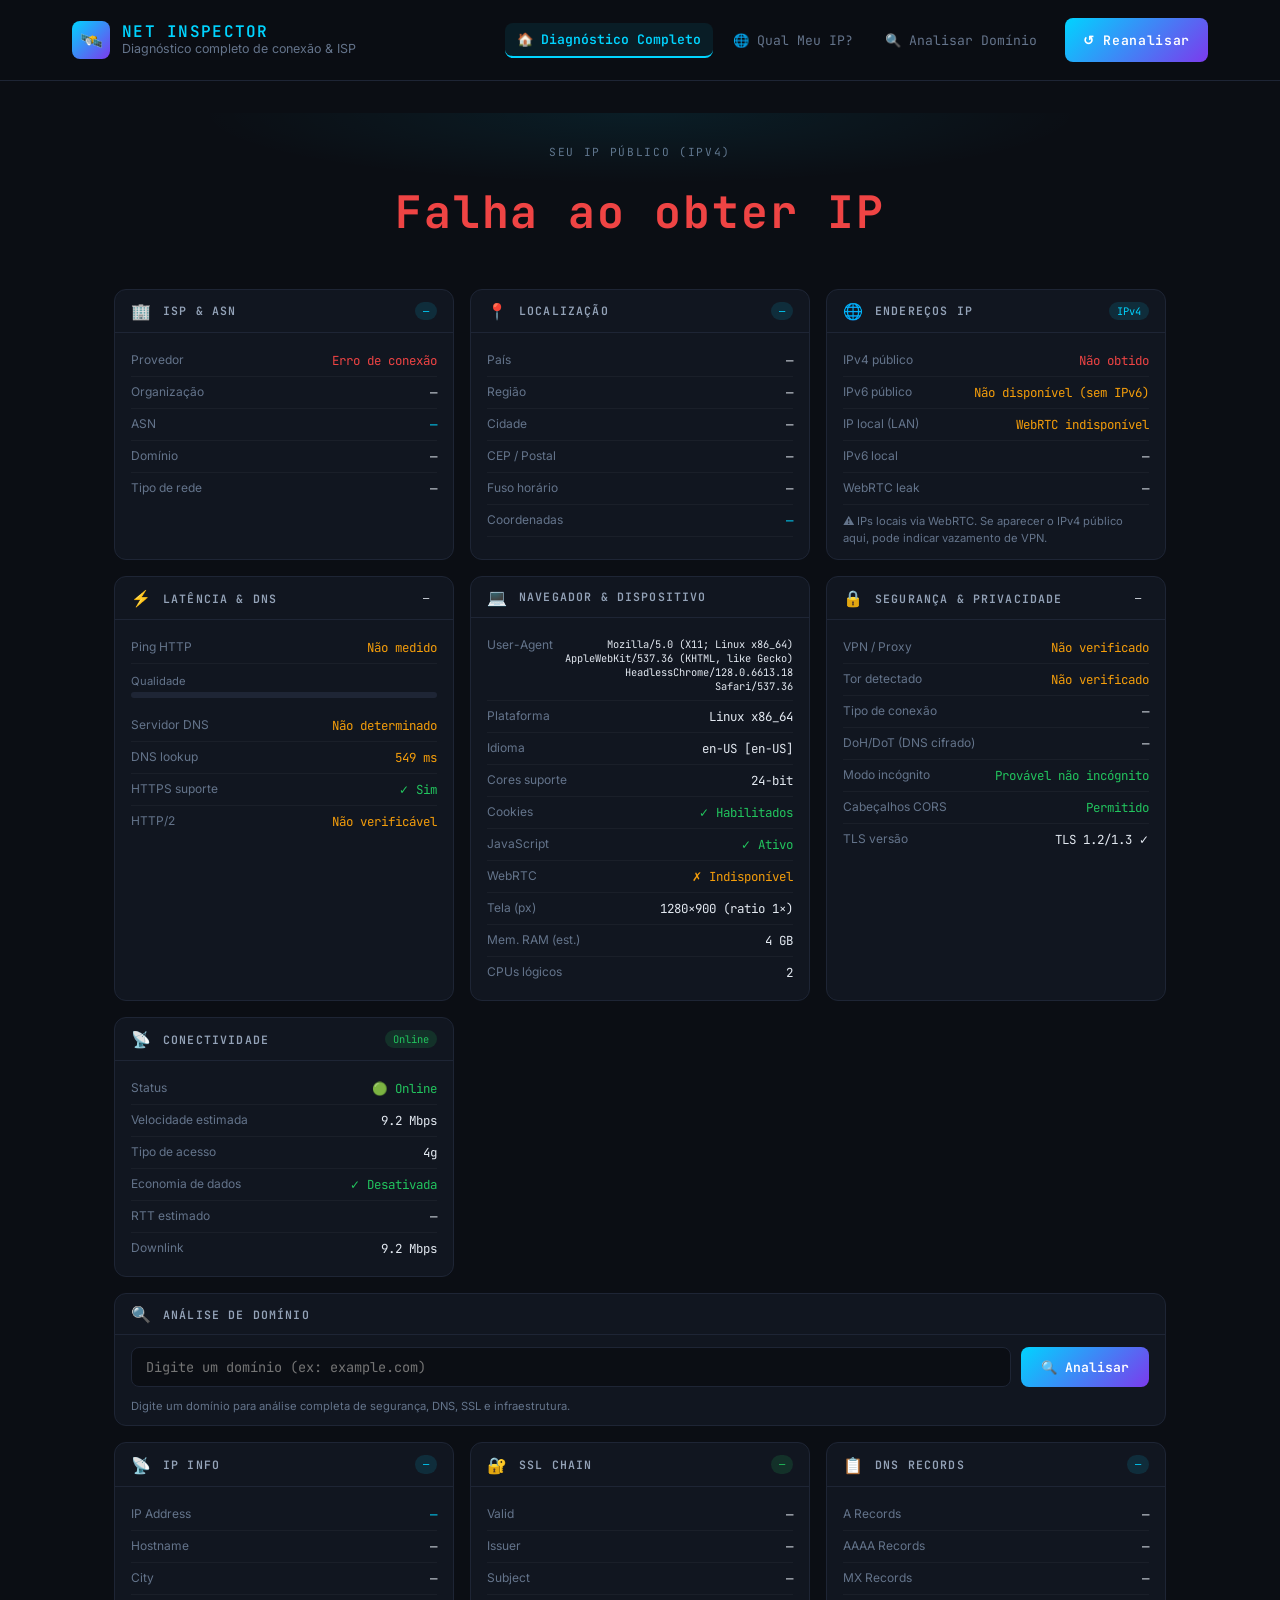
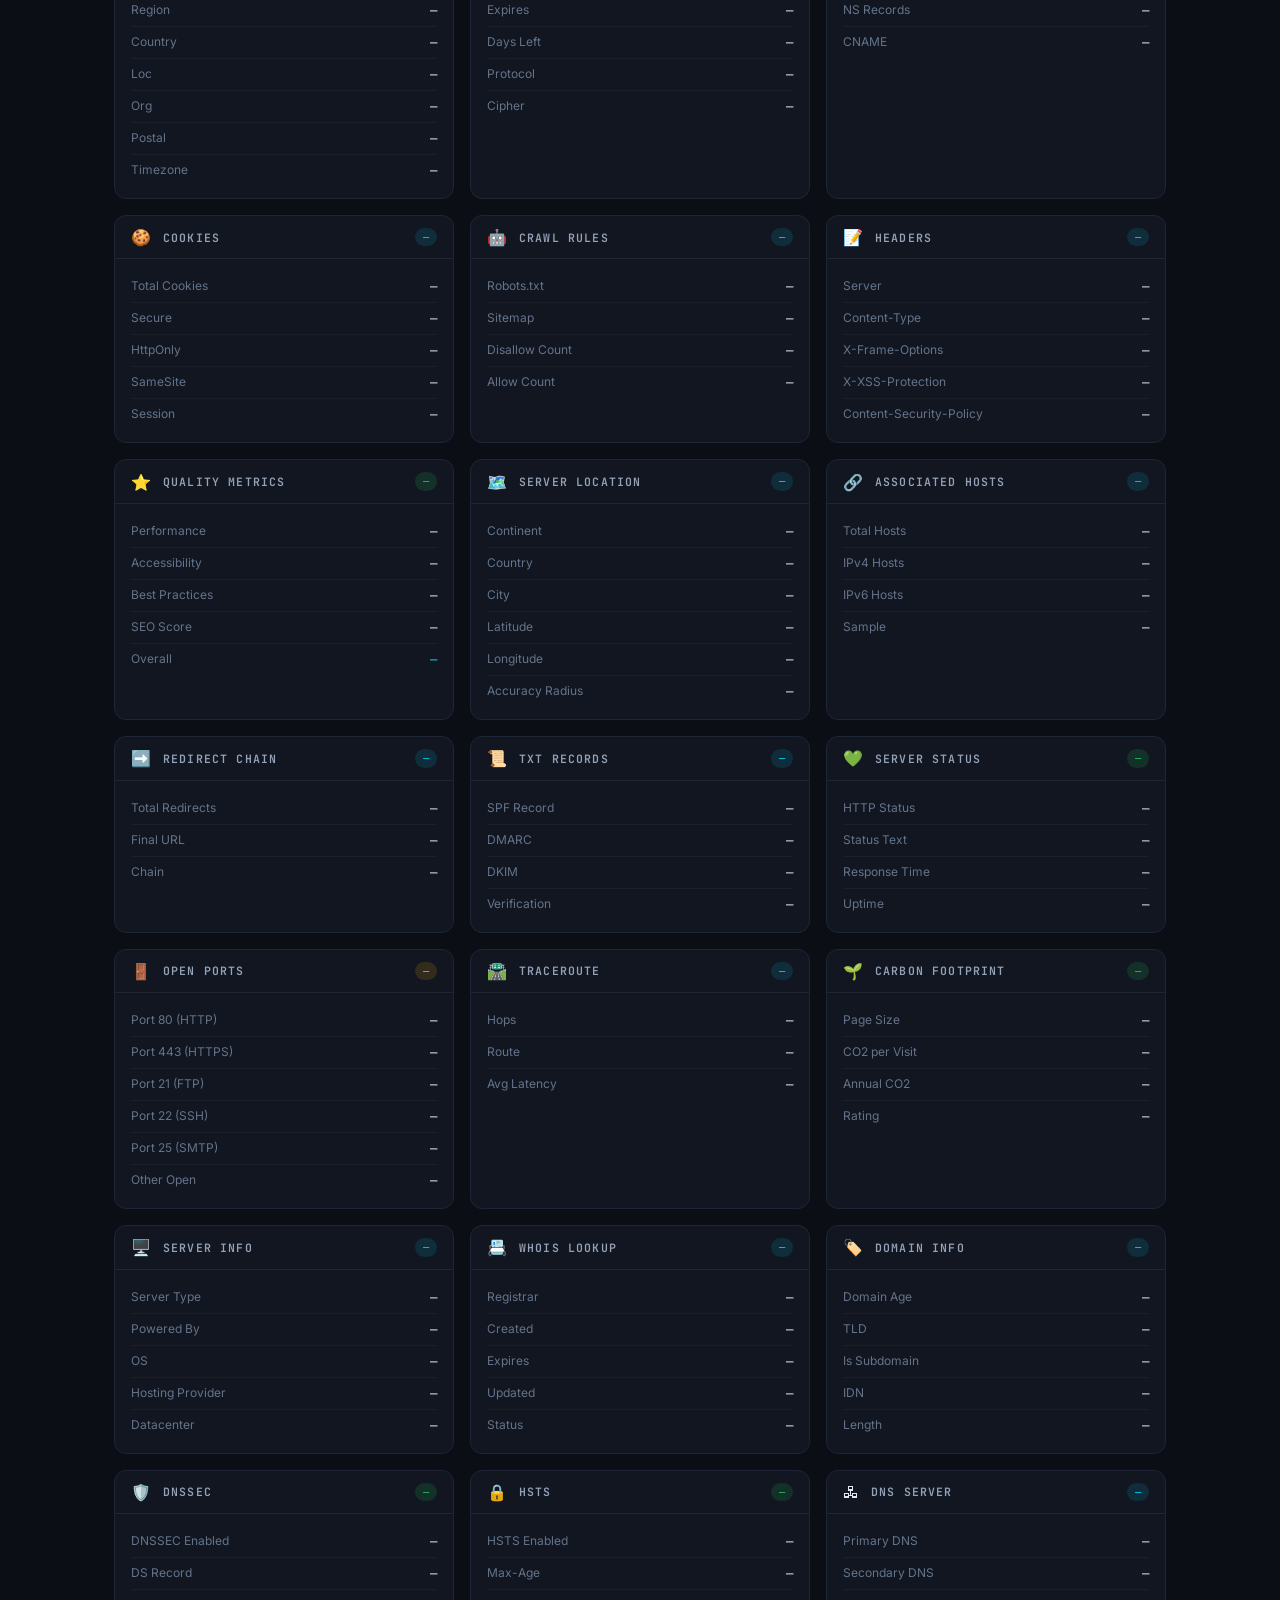
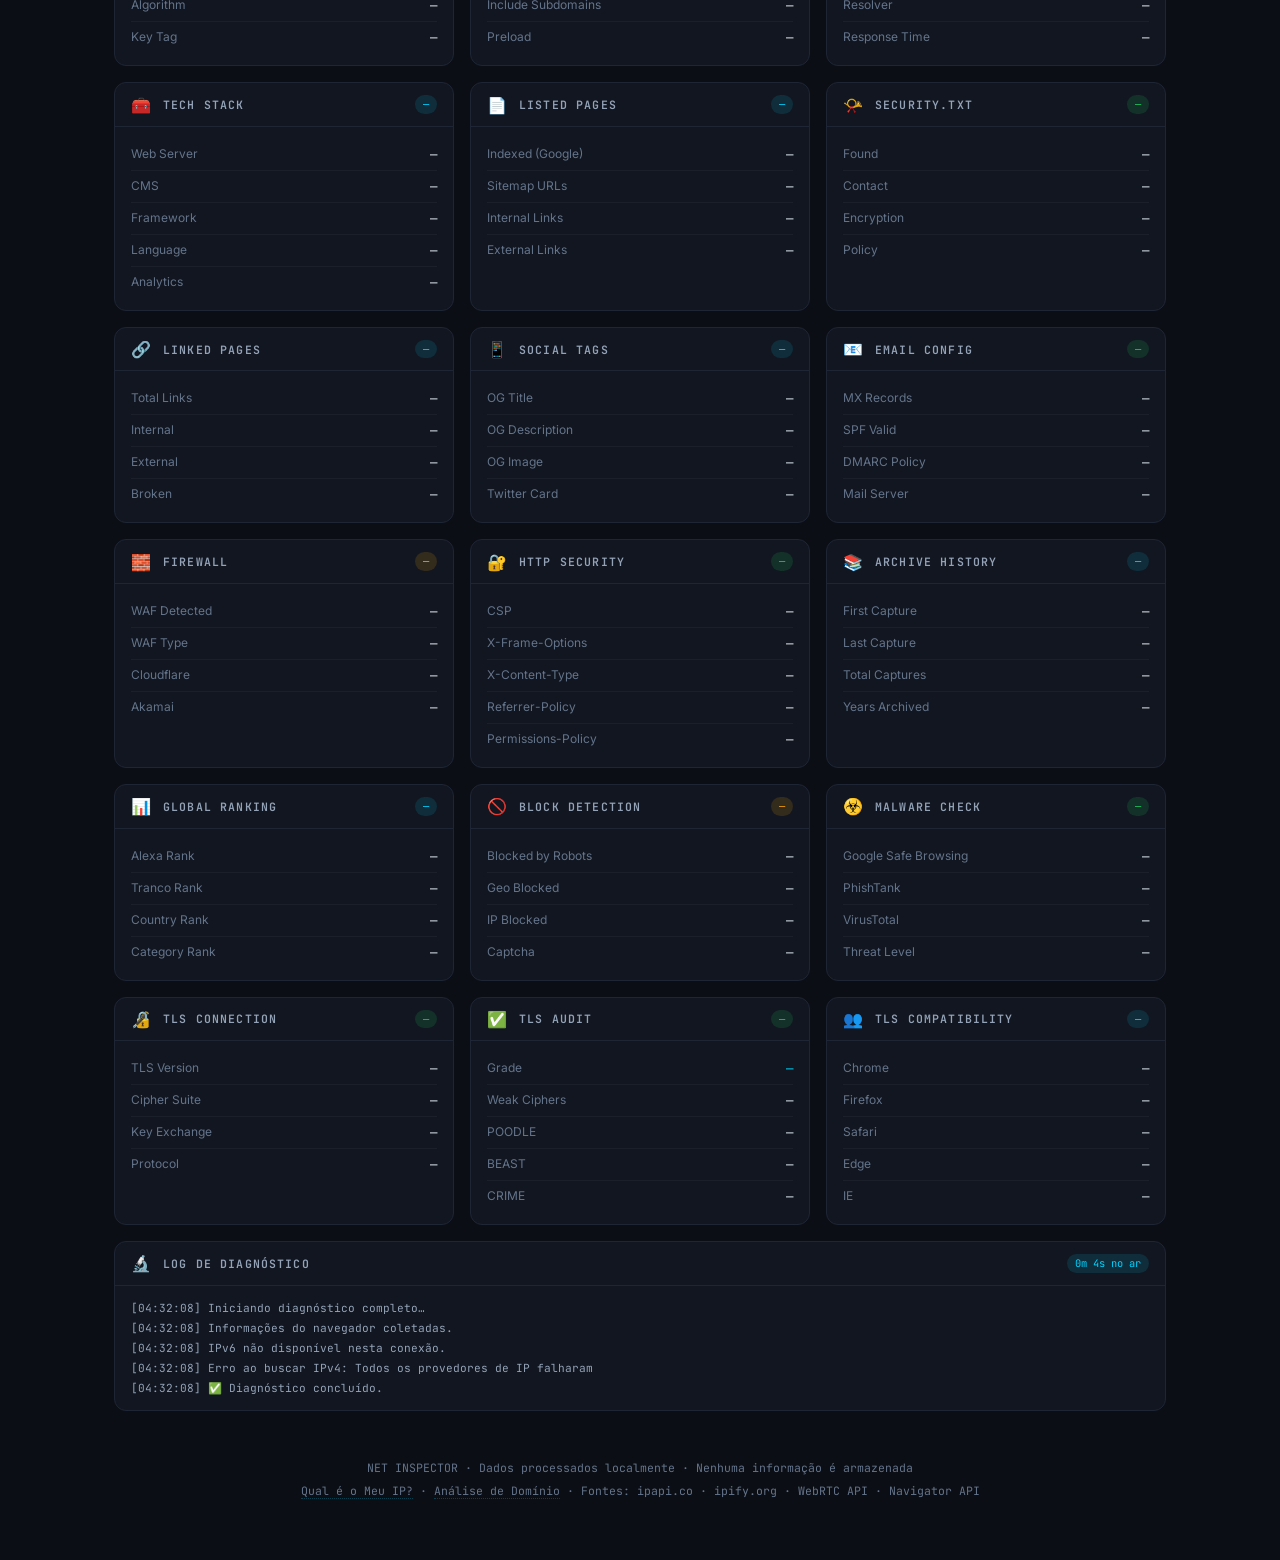
==== index.html @ 9b4dc729 "refactor: implement unified dynamic header and navigation menu across pages" ====
<!DOCTYPE html>
<html lang="pt-BR">
<head>
  <meta charset="UTF-8">
  <meta name="viewport" content="width=device-width, initial-scale=1.0">

  <!-- SEO Meta Tags -->
  <title>NET INSPECTOR — Diagnóstico Completo de Rede, IP e Conexão</title>
  <meta name="description" content="Ferramenta gratuita de diagnóstico de rede e domínio. Verifique seu IP público, ISP, geolocalização, latência, DNS, vazamentos WebRTC, portas, SSL/TLS e segurança em tempo real.">
  <meta name="keywords" content="teste de velocidade, ip público, diagnóstico de rede, checker de ip, dns leak test, webrtc leak, latência, ping teste, isp lookup, asn lookup, ssl check, dns lookup, whois, net inspector">
  <meta name="author" content="NET INSPECTOR">
  <meta name="robots" content="index, follow">
  <link rel="canonical" href="https://netinspector.net/">

  <!-- Open Graph / Facebook -->
  <meta property="og:type" content="website">
  <meta property="og:url" content="https://netinspector.net/">
  <meta property="og:title" content="NET INSPECTOR — Diagnóstico Completo de Rede, IP e Domínio">
  <meta property="og:description" content="Analise sua conexão de internet e domínios: IP, ISP, localização, latência, DNS, portas abertas, SSL e segurança. Ferramenta gratuita, 100% client-side.">
  <meta property="og:image" content="https://netinspector.net/og-image.png">

  <!-- Twitter Card -->
  <meta property="twitter:card" content="summary_large_image">
  <meta property="twitter:url" content="https://netinspector.net/">
  <meta property="twitter:title" content="NET INSPECTOR — Diagnóstico Completo de Rede, IP e Domínio">
  <meta property="twitter:description" content="Analise sua conexão de internet e domínios: IP, ISP, localização, latência, DNS, portas abertas, SSL e segurança. Ferramenta gratuita, 100% client-side.">
  <meta property="twitter:image" content="https://netinspector.net/og-image.png">

  <!-- Google Fonts Optimization -->
  <link rel="preconnect" href="https://fonts.googleapis.com">
  <link rel="preconnect" href="https://fonts.gstatic.com" crossorigin>
  <link rel="stylesheet" href="https://fonts.googleapis.com/css2?family=JetBrains+Mono:wght@300;400;600;700&family=Inter:wght@300;400;500;600&display=swap">

  <!-- Design System CSS -->
  <link rel="stylesheet" href="./style.css">

  <!-- Schema.org JSON-LD Unificado para IA e Motores de Busca -->
  <script type="application/ld+json">
  {
    "@context": "https://schema.org",
    "@graph": [
      {
        "@type": "WebApplication",
        "@id": "https://netinspector.net/#webapp",
        "name": "NET INSPECTOR",
        "alternateName": "Diagnóstico de Rede e Analisador de Domínio",
        "url": "https://netinspector.net/",
        "description": "Ferramenta gratuita de diagnóstico de rede que verifica IP público, ISP, localização geográfica, latência, DNS, vazamentos WebRTC e segurança de conexão.",
        "applicationCategory": "UtilityApplication",
        "operatingSystem": "Any",
        "browserRequirements": "Requires JavaScript",
        "offers": {
          "@type": "Offer",
          "price": "0",
          "priceCurrency": "USD"
        },
        "featureList": "IP Público, ISP Lookup, ASN Info, Geolocalização, Teste de Latência, DNS Leak Test, WebRTC Leak Test, Browser Fingerprint, Security Check, DNS Records Lookup, Port Scanner, SSL/TLS Checker",
        "keywords": "teste de velocidade, ip público, diagnóstico de rede, checker de ip, dns leak test, webrtc leak, latência, ping teste, isp lookup",
        "inLanguage": "pt-BR"
      },
      {
        "@type": "FAQPage",
        "@id": "https://netinspector.net/#faq",
        "mainEntity": [
          {
            "@type": "Question",
            "name": "O que é o NET INSPECTOR?",
            "acceptedAnswer": {
              "@type": "Answer",
              "text": "NET INSPECTOR é uma ferramenta gratuita de diagnóstico de rede que analisa sua conexão de internet, mostrando informações sobre IP público, ISP, localização, latência, configurações de DNS e possíveis vazamentos de privacidade."
            }
          },
          {
            "@type": "Question",
            "name": "Como funciona o teste de latência?",
            "acceptedAnswer": {
              "@type": "Answer",
              "text": "O teste de latência mede o tempo de resposta (ping) entre seu dispositivo e servidores DNS públicos como Google (8.8.8.8), Cloudflare (1.1.1.1) e Quad9 (9.9.9.9), exibindo os resultados em milissegundos."
            }
          },
          {
            "@type": "Question",
            "name": "O que é um vazamento WebRTC?",
            "acceptedAnswer": {
              "@type": "Answer",
              "text": "Um vazamento WebRTC ocorre quando seu navegador revela seu endereço IP local ou público mesmo quando você está usando uma VPN, comprometendo sua privacidade. O NET INSPECTOR detecta esses vazamentos."
            }
          },
          {
            "@type": "Question",
            "name": "Preciso instalar algo para usar?",
            "acceptedAnswer": {
              "@type": "Answer",
              "text": "Não! O NET INSPECTOR roda diretamente no seu navegador. Basta abrir a página e a análise começa automaticamente, sem necessidade de instalação ou cadastro."
            }
          },
          {
            "@type": "Question",
            "name": "Meus dados são armazenados?",
            "acceptedAnswer": {
              "@type": "Answer",
              "text": "Não. Todas as análises são feitas localmente no seu navegador. Não armazenamos, registramos ou compartilhamos seus dados de conexão com terceiros."
            }
          }
        ]
      }
    ]
  }
  </script>

  <!-- Script da Aplicação (defer para execução síncrona pós-DOM) -->
  <script src="./app.js" defer></script>
</head>
<body data-page="all">

<header id="main-header"></header>

<main>
  <!-- Hero -->
  <div class="hero">
    <div class="hero-label">Seu IP público (IPv4)</div>
    <div id="hero-ip"><span class="spin"></span></div>
  </div>

  <div class="grid" id="cards-container"></div>
</main>

<footer>
  <p>NET INSPECTOR · Dados processados localmente · Nenhuma informação é armazenada</p>
  <p style="margin-top:4px">
    <a href="./meu-ip.html" style="color:var(--color-text-secondary);text-decoration:none;border-bottom:1px dotted var(--color-border-hover);">Qual é o Meu IP?</a> · 
    <a href="./domain.html" style="color:var(--color-text-secondary);text-decoration:none;border-bottom:1px dotted var(--color-border-hover);">Análise de Domínio</a> · 
    Fontes: ipapi.co · ipify.org · WebRTC API · Navigator API
  </p>
</footer>

<!-- Conteúdo SEO: Texto explicativo para indexação -->
<section style="display:none;" aria-hidden="true">
  <h1>NET INSPECTOR - Ferramenta de Diagnóstico de Rede</h1>
  <p>O NET INSPECTOR é uma ferramenta completa e gratuita para análise de conexão de internet. Realize testes de velocidade, verifique seu IP público, identifique seu provedor (ISP), descubra sua localização geográfica, meça a latência da rede, detecte vazamentos de DNS e WebRTC, e analise a segurança da sua conexão.</p>

  <h2>Funcionalidades Principais</h2>
  <ul>
    <li><strong>IP Público:</strong> Mostra seu endereço IPv4 e IPv6 visível na internet</li>
    <li><strong>ISP e ASN:</strong> Identifica seu provedor de internet e número do sistema autônomo</li>
    <li><strong>Geolocalização:</strong> Exibe país, região, cidade e fuso horário da conexão</li>
    <li><strong>Teste de Latência:</strong> Mede o ping para servidores DNS do Google, Cloudflare e Quad9</li>
    <li><strong>DNS Leak Test:</strong> Verifica se suas requisições DNS estão vazando</li>
    <li><strong>WebRTC Leak Test:</strong> Detecta vazamentos de IP através do WebRTC</li>
    <li><strong>Informações do Navegador:</strong> User agent, resolução, idioma e cookies</li>
    <li><strong>Segurança:</strong> Verifica proxy, VPN e status do HTTPS</li>
  </ul>

  <h2>Como Funciona o Teste de Rede</h2>
  <p>A ferramenta utiliza APIs públicas confiáveis como ipapi.co, ip-api.com, ipv6-test.com eicanhazip.com para coletar informações sobre sua conexão. Os testes de latência são realizados enviando requisições para servidores DNS públicos e medindo o tempo de resposta. Todas as análises são executadas localmente no navegador, garantindo privacidade total.</p>

  <h2>Perguntas Frequentes sobre Diagnóstico de Rede</h2>
  <p><strong>O que é um teste de velocidade?</strong> Um teste que mede a latência, download e upload da sua conexão.</p>
  <p><strong>Porque meu IP aparece diferente?</strong> Seu IP público pode variar dependendo da rede, uso de VPN ou proxy.</p>
  <p><strong>O que é vazamento DNS?</strong> Ocorre quando suas consultas DNS bypassam sua VPN, revelando sites visitados.</p>
  <p><strong>Como melhorar minha latência?</strong> Use conexão cabeada, feche aplicativos em segundo plano e escolha servidores próximos.</p>

  <h2>Glossário de Termos de Rede</h2>
  <p><strong>IP (Internet Protocol):</strong> Endereço único que identifica dispositivos na internet.</p>
  <p><strong>ISP (Internet Service Provider):</strong> Empresa que fornece acesso à internet.</p>
  <p><strong>ASN (Autonomous System Number):</strong> Número que identifica redes na internet.</p>
  <p><strong>DNS (Domain Name System):</strong> Sistema que traduz nomes de domínio em endereços IP.</p>
  <p><strong>Latência/Ping:</strong> Tempo que um pacote leva para ir e voltar entre dois pontos.</p>
  <p><strong>WebRTC:</strong> Tecnologia para comunicação em tempo real no navegador.</p>
</section>

</body>
</html>
---- style.css ----
/* ─────────── 1. Design Tokens (Variáveis CSS) ─────────── */
:root {
  /* Cores de Fundo e Superfície */
  --color-bg-primary:     #0b0e14;
  --color-bg-surface:     #111620;
  --color-bg-header:      rgba(11, 14, 20, 0.92);
  --color-border:         #1e2535;
  --color-border-hover:   rgba(0, 212, 255, 0.25);
  --color-border-subtle:  rgba(255, 255, 255, 0.04);

  /* Cores de Destaque & Gradientes */
  --color-accent:         #00d4ff;
  --color-accent-purple:  #7c3aed;
  --gradient-accent:      linear-gradient(135deg, var(--color-accent), var(--color-accent-purple));
  --gradient-glow:        radial-gradient(ellipse 60% 60% at 50% 0%, rgba(0, 212, 255, 0.08) 0%, transparent 70%);

  /* Cores de Status */
  --color-status-ok:      #22c55e;
  --color-status-warn:    #f59e0b;
  --color-status-err:     #ef4444;

  /* Cores de Texto */
  --color-text-primary:   #e2e8f0;
  --color-text-muted:     #64748b;
  --color-text-label:     #94a3b8;

  /* Tipografia */
  --font-sans:            'Inter', -apple-system, BlinkMacSystemFont, 'Segoe UI', Roboto, sans-serif;
  --font-mono:            'JetBrains Mono', monospace;

  /* Espaçamentos */
  --spacing-2xs:          2px;
  --spacing-xs:           4px;
  --spacing-sm:           8px;
  --spacing-md:           12px;
  --spacing-lg:           16px;
  --spacing-xl:           24px;
  --spacing-2xl:          32px;
  --spacing-3xl:          48px;

  /* Raios de Borda */
  --radius-sm:            4px;
  --radius-md:            8px;
  --radius-lg:            12px;
  --radius-pill:          20px;

  /* Transições & Sombras */
  --transition-fast:      0.15s ease;
  --transition-base:      0.2s ease;
  --transition-slow:      0.6s ease;
  --shadow-glow:          0 0 15px rgba(0, 212, 255, 0.15);

  /* Aliases de Retrocompatibilidade Estrita (NÃO REMOVER) */
  --bg:                   var(--color-bg-primary);
  --surface:              var(--color-bg-surface);
  --border:               var(--color-border);
  --accent:               var(--color-accent);
  --accent2:              var(--color-accent-purple);
  --ok:                   var(--color-status-ok);
  --warn:                 var(--color-status-warn);
  --err:                  var(--color-status-err);
  --text:                 var(--color-text-primary);
  --muted:                var(--color-text-muted);
  --label:                var(--color-text-label);
}

/* ─────────── 2. Reset & Base ─────────── */
*, *::before, *::after {
  box-sizing: border-box;
  margin: 0;
  padding: 0;
}

body {
  background-color: var(--color-bg-primary);
  color: var(--color-text-primary);
  font-family: var(--font-sans);
  min-height: 100vh;
  padding: 0 0 60px;
  overflow-x: hidden;
  -webkit-font-smoothing: antialiased;
  -moz-osx-font-smoothing: grayscale;
}

/* ─────────── 3. Layout & Estrutura (Mobile-First Base) ─────────── */
main {
  width: 100%;
  max-width: 1100px;
  margin: 0 auto;
  padding: var(--spacing-lg) var(--spacing-md) 0;
}

.grid {
  display: grid;
  grid-template-columns: 1fr;
  gap: var(--spacing-md);
  margin-top: var(--spacing-sm);
  width: 100%;
}

/* ─────────── 4. Componentes ─────────── */

/* Header */
header {
  border-bottom: 1px solid var(--color-border);
  position: sticky;
  top: 0;
  background: var(--color-bg-header);
  backdrop-filter: blur(12px);
  -webkit-backdrop-filter: blur(12px);
  z-index: 100;
  display: flex;
  flex-direction: column;
}

.header-container {
  display: flex;
  align-items: center;
  gap: var(--spacing-lg);
  max-width: 1200px;
  margin: 0 auto;
  width: 100%;
  padding: var(--spacing-md) var(--spacing-lg);
}

.logo {
  display: flex;
  align-items: center;
  gap: var(--spacing-md);
  text-decoration: none;
  color: inherit;
  flex-shrink: 0;
}

.logo-icon {
  width: 38px;
  height: 38px;
  background: var(--gradient-accent);
  border-radius: var(--radius-md);
  display: flex;
  align-items: center;
  justify-content: center;
  font-size: 1.15rem;
  flex-shrink: 0;
}

.logo-text h1, header h1 {
  font-family: var(--font-mono);
  font-size: 0.95rem;
  font-weight: 600;
  letter-spacing: 0.08em;
  color: var(--color-accent);
  line-height: 1.2;
}

.logo-text p, header p {
  font-size: 0.75rem;
  color: var(--color-text-muted);
  line-height: 1.3;
}

.nav-desktop {
  display: flex;
  gap: var(--spacing-sm);
  margin-left: auto;
}

.nav-link {
  padding: var(--spacing-sm) var(--spacing-md);
  border-radius: var(--radius-md);
  text-decoration: none;
  color: var(--color-text-muted);
  font-family: var(--font-mono);
  font-size: 0.82rem;
  transition: all var(--transition-base);
  display: inline-flex;
  align-items: center;
  white-space: nowrap;
}

.nav-link:hover {
  color: var(--color-text-primary);
  background: var(--color-bg-surface);
}

.nav-link.nav-active {
  color: var(--color-accent);
  background: rgba(0, 212, 255, 0.08);
  font-weight: 600;
  border-bottom: 2px solid var(--color-accent);
}

.action-btn, #scan-btn {
  background: var(--gradient-accent);
  color: #fff;
  border: none;
  border-radius: var(--radius-md);
  padding: 10px 18px;
  min-height: 44px;
  font-family: var(--font-mono);
  font-size: 0.82rem;
  font-weight: 600;
  cursor: pointer;
  transition: opacity var(--transition-base), transform var(--transition-fast);
  letter-spacing: 0.05em;
  display: inline-flex;
  align-items: center;
  justify-content: center;
  flex-shrink: 0;
  touch-action: manipulation;
  white-space: nowrap;
  text-decoration: none;
}

.action-btn:hover:not(:disabled), #scan-btn:hover:not(:disabled) {
  opacity: 0.9;
  transform: scale(1.02);
}

.action-btn:active:not(:disabled), #scan-btn:active:not(:disabled) {
  transform: scale(0.98);
}

.action-btn:focus-visible, #scan-btn:focus-visible {
  outline: 2px solid var(--color-accent);
  outline-offset: 2px;
}

.action-btn:disabled, #scan-btn:disabled {
  opacity: 0.45;
  cursor: not-allowed;
  transform: none;
}

.mobile-menu-toggle {
  display: none;
  background: none;
  border: 1px solid var(--color-border);
  border-radius: var(--radius-md);
  color: var(--color-text-primary);
  font-size: 1.25rem;
  padding: var(--spacing-sm);
  cursor: pointer;
  min-width: 44px;
  min-height: 44px;
  align-items: center;
  justify-content: center;
  margin-left: auto;
}

.nav-mobile {
  display: flex;
  flex-direction: column;
  gap: var(--spacing-xs);
  padding: var(--spacing-md) var(--spacing-lg);
  border-top: 1px solid var(--color-border);
  background: var(--color-bg-header);
  width: 100%;
  animation: slideDown 0.25s ease forwards;
}

.nav-mobile.hidden {
  display: none;
}

.nav-link-mobile {
  padding: var(--spacing-md);
  border-radius: var(--radius-md);
  text-decoration: none;
  color: var(--color-text-primary);
  font-family: var(--font-mono);
  font-size: 0.9rem;
  transition: all var(--transition-base);
}

.nav-link-mobile:hover {
  background: var(--color-bg-surface);
}

.nav-link-mobile.nav-active {
  color: var(--color-accent);
  background: rgba(0, 212, 255, 0.08);
  font-weight: 600;
}

@keyframes slideDown {
  from {
    opacity: 0;
    transform: translateY(-8px);
  }
  to {
    opacity: 1;
    transform: translateY(0);
  }
}

/* Hero IP Section */
.hero {
  text-align: center;
  padding: var(--spacing-2xl) var(--spacing-md) var(--spacing-xl);
  position: relative;
  overflow: hidden;
}
.hero::before {
  content: '';
  position: absolute;
  inset: 0;
  background: var(--gradient-glow);
  pointer-events: none;
}

.hero-label {
  font-family: var(--font-mono);
  font-size: 0.7rem;
  letter-spacing: 0.15em;
  color: var(--color-text-muted);
  text-transform: uppercase;
  margin-bottom: var(--spacing-sm);
}

#hero-ip {
  font-family: var(--font-mono);
  font-size: clamp(1.6rem, 5vw, 2.8rem);
  font-weight: 700;
  color: var(--color-accent);
  letter-spacing: 0.04em;
  min-height: 2em;
  display: flex;
  align-items: center;
  justify-content: center;
  gap: var(--spacing-md);
  word-break: break-all;
}

/* Cards */
.card {
  background: var(--color-bg-surface);
  border: 1px solid var(--color-border);
  border-radius: var(--radius-lg);
  overflow: hidden;
  transition: border-color var(--transition-base), box-shadow var(--transition-base);
  display: flex;
  flex-direction: column;
  min-width: 0;
}
.card:hover {
  border-color: var(--color-border-hover);
}

.card-head {
  padding: var(--spacing-md) var(--spacing-lg);
  border-bottom: 1px solid var(--color-border);
  display: flex;
  align-items: center;
  gap: var(--spacing-md);
  min-width: 0;
}

.card-icon {
  font-size: 1rem;
  line-height: 1;
  flex-shrink: 0;
}

.card-title {
  font-family: var(--font-mono);
  font-size: 0.72rem;
  font-weight: 600;
  letter-spacing: 0.1em;
  text-transform: uppercase;
  color: var(--color-text-label);
  white-space: nowrap;
  overflow: hidden;
  text-overflow: ellipsis;
}

.card-body {
  padding: var(--spacing-md) var(--spacing-lg);
  flex: 1;
  min-width: 0;
}

/* Badges */
.card-badge {
  margin-left: auto;
  font-size: 0.65rem;
  padding: 2px 8px;
  border-radius: var(--radius-pill);
  font-family: var(--font-mono);
  white-space: nowrap;
  line-height: 1.4;
}
.badge-ok   { background: rgba(34, 197, 94, 0.15);  color: var(--color-status-ok); }
.badge-warn { background: rgba(245, 158, 11, 0.15); color: var(--color-status-warn); }
.badge-err  { background: rgba(239, 68, 68, 0.15);   color: var(--color-status-err); }
.badge-info { background: rgba(0, 212, 255, 0.12);  color: var(--color-accent); }

/* Data Rows */
.row {
  display: flex;
  justify-content: space-between;
  align-items: flex-start;
  gap: var(--spacing-md);
  padding: 7px 0;
  border-bottom: 1px solid var(--color-border-subtle);
  min-width: 0;
}
.row:last-child {
  border-bottom: none;
}

.row-label {
  font-size: 0.75rem;
  color: var(--color-text-muted);
  white-space: nowrap;
  flex-shrink: 0;
}

.row-value {
  font-family: var(--font-mono);
  font-size: 0.78rem;
  color: var(--color-text-primary);
  text-align: right;
  word-break: break-word;
  overflow-wrap: anywhere;
  min-width: 0;
}

/* Componente: Latency Bar */
.latency-bar-wrap {
  margin-top: 10px;
}
.latency-bar-bg {
  height: 6px;
  border-radius: 3px;
  background: var(--color-border);
  overflow: hidden;
  margin-top: var(--spacing-xs);
}
.latency-bar-fill {
  height: 100%;
  border-radius: 3px;
  background: linear-gradient(90deg, var(--color-status-ok), var(--color-accent));
  transition: width var(--transition-slow);
  width: 0%;
}

/* Componentes Especiais: Mapa, Notas & Footer */
#map-frame {
  width: 100%;
  height: 180px;
  border-radius: var(--radius-md);
  border: 1px solid var(--color-border);
  margin-top: 10px;
  filter: brightness(0.85) saturate(0.7);
}

.webrtc-note {
  font-size: 0.7rem;
  color: var(--color-text-muted);
  margin-top: var(--spacing-sm);
  line-height: 1.5;
}

footer {
  text-align: center;
  margin-top: var(--spacing-3xl);
  font-size: 0.72rem;
  color: var(--color-text-muted);
  font-family: var(--font-mono);
  padding: 0 var(--spacing-md);
  line-height: 1.6;
}

/* ─────────── 5. Estados & Status ─────────── */
.row-value.accent, .accent { color: var(--color-accent); }
.row-value.ok, .ok         { color: var(--color-status-ok); }
.row-value.warn, .warn     { color: var(--color-status-warn); }
.row-value.err, .err       { color: var(--color-status-err); }

.status-ok     { color: var(--color-status-ok); }
.status-warn   { color: var(--color-status-warn); }
.status-err    { color: var(--color-status-err); }
.status-accent { color: var(--color-accent); }

.is-disabled   { pointer-events: none; opacity: 0.5; }

/* ─────────── 6. Classes Utilitárias ─────────── */
.flex            { display: flex; }
.flex-col        { flex-direction: column; }
.items-center    { align-items: center; }
.justify-between { justify-content: space-between; }
.justify-center  { justify-content: center; }
.w-full          { width: 100%; }

.gap-xs          { gap: var(--spacing-xs); }
.gap-sm          { gap: var(--spacing-sm); }
.gap-md          { gap: var(--spacing-md); }
.gap-lg          { gap: var(--spacing-lg); }

.mt-xs           { margin-top: var(--spacing-xs); }
.mt-sm           { margin-top: var(--spacing-sm); }
.mt-md           { margin-top: var(--spacing-md); }
.mt-lg           { margin-top: var(--spacing-lg); }

.font-mono       { font-family: var(--font-mono); }
.font-sans       { font-family: var(--font-sans); }
.text-muted      { color: var(--color-text-muted); }
.text-accent     { color: var(--color-accent); }
.text-center     { text-align: center; }
.text-right      { text-align: right; }
.hidden          { display: none !important; }

/* ─────────── 7. Animações & Transições ─────────── */
.spin {
  display: inline-block;
  width: 14px;
  height: 14px;
  border: 2px solid rgba(255, 255, 255, 0.15);
  border-top-color: var(--color-accent);
  border-radius: 50%;
  animation: spin 0.7s linear infinite;
  vertical-align: middle;
}
@keyframes spin {
  to { transform: rotate(360deg); }
}

.pulse {
  display: inline-block;
  width: 10px;
  height: 10px;
  border-radius: 50%;
  background: var(--color-status-ok);
  box-shadow: 0 0 0 0 rgba(34, 197, 94, 0.6);
  animation: pulse 1.8s ease-out infinite;
}
@keyframes pulse {
  0%   { box-shadow: 0 0 0 0 rgba(34, 197, 94, 0.6); }
  70%  { box-shadow: 0 0 0 10px rgba(34, 197, 94, 0); }
  100% { box-shadow: 0 0 0 0 rgba(34, 197, 94, 0); }
}

/* ─────────── 8. Responsividade (Mobile-First Media Queries) ─────────── */

/* Viewport Pequeno / Mobile Extra Estreito (320px - 480px) */
@media (max-width: 480px) {
  .header-container {
    padding: var(--spacing-sm) var(--spacing-md);
    gap: var(--spacing-sm);
  }
  .logo-text h1 {
    font-size: 0.85rem;
  }
  .action-btn, #scan-btn {
    padding: 8px 10px;
    font-size: 0.72rem;
    min-height: 40px;
  }
  .hero {
    padding: var(--spacing-xl) var(--spacing-sm) var(--spacing-lg);
  }
  .card-head, .card-body {
    padding: var(--spacing-md);
  }
  .row {
    gap: var(--spacing-sm);
  }
}

/* Tablet (768px+) */
@media (min-width: 768px) {
  .header-container {
    padding: 16px 24px;
  }
  .logo-text h1 {
    font-size: 1rem;
  }
  .logo-text p {
    font-size: 0.78rem;
  }
  main {
    padding: 24px 20px 0;
  }
  .grid {
    grid-template-columns: repeat(2, 1fr);
    gap: var(--spacing-lg);
  }
}

/* Desktop (1024px+) */
@media (min-width: 1024px) {
  .header-container {
    padding: 18px 32px;
  }
  main {
    padding: var(--spacing-2xl) var(--spacing-xl) 0;
  }
  .grid {
    grid-template-columns: repeat(auto-fill, minmax(300px, 1fr));
    gap: var(--spacing-lg);
  }
}
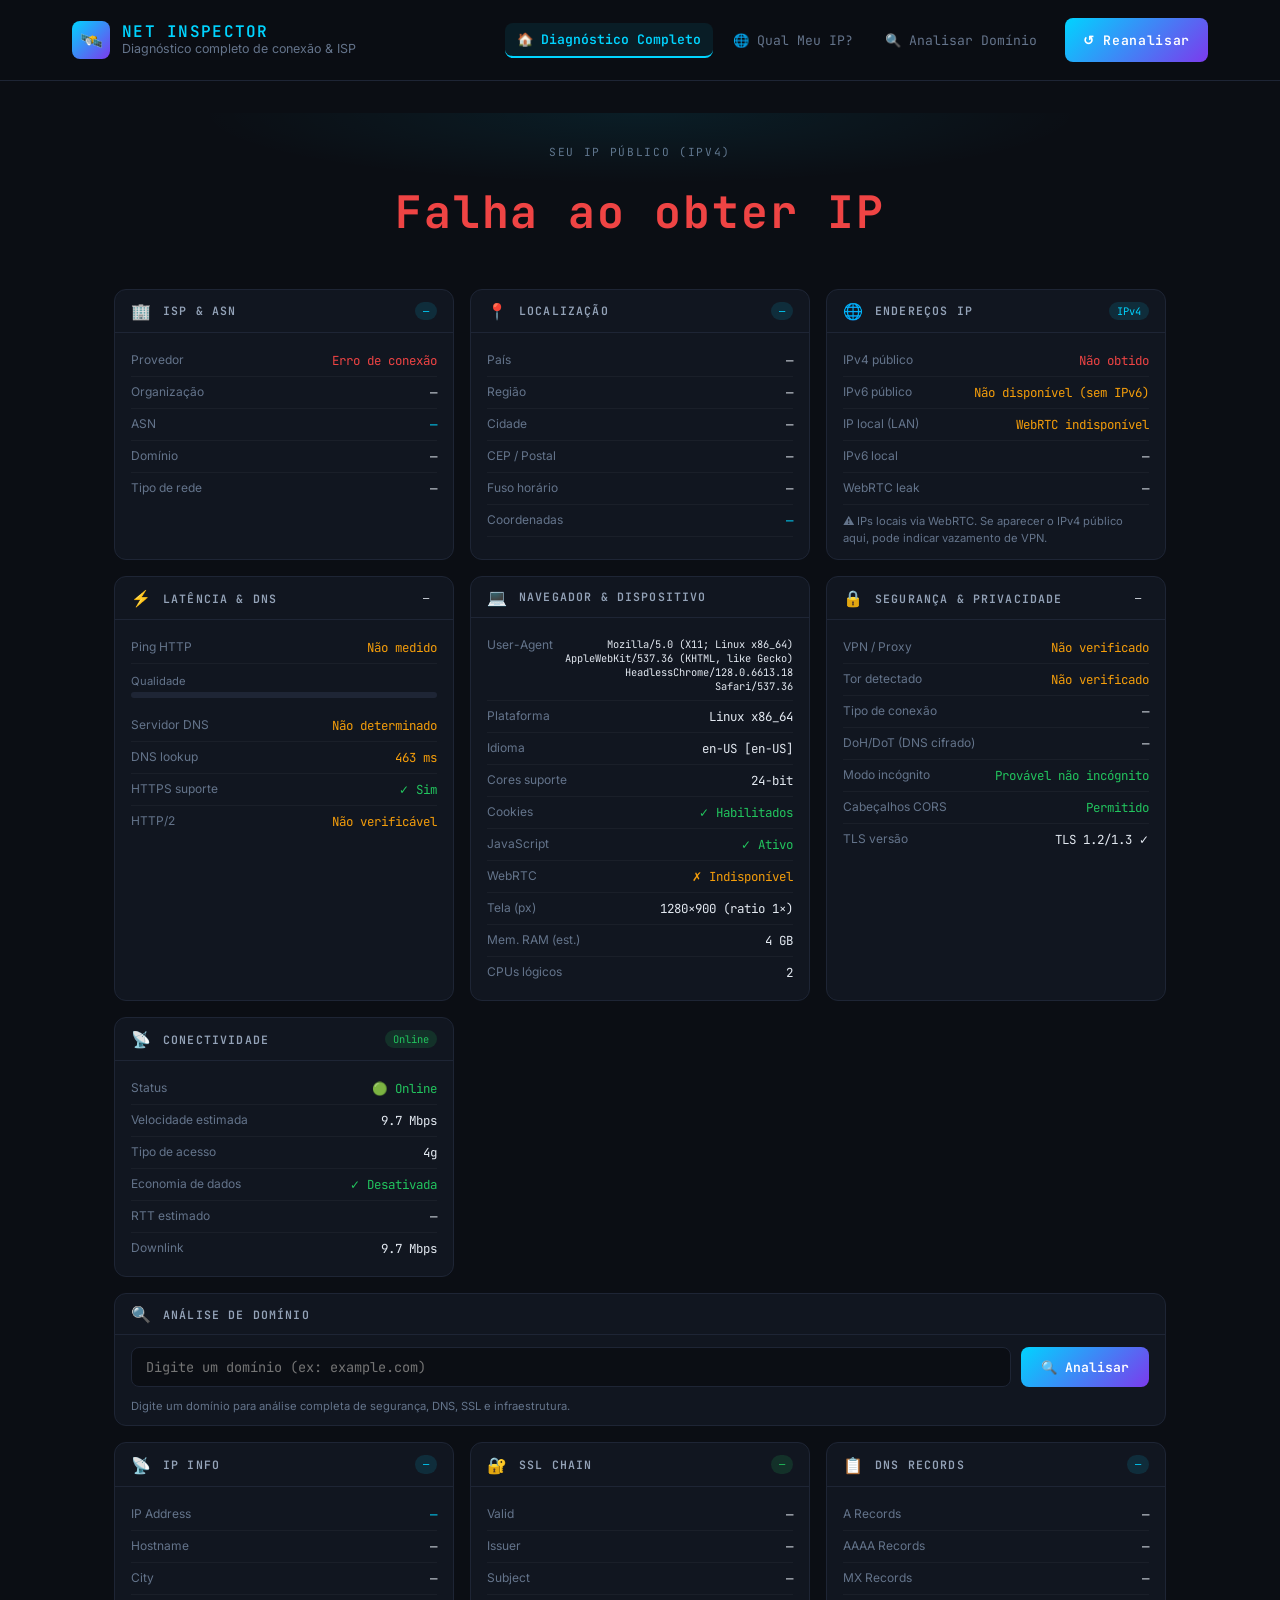
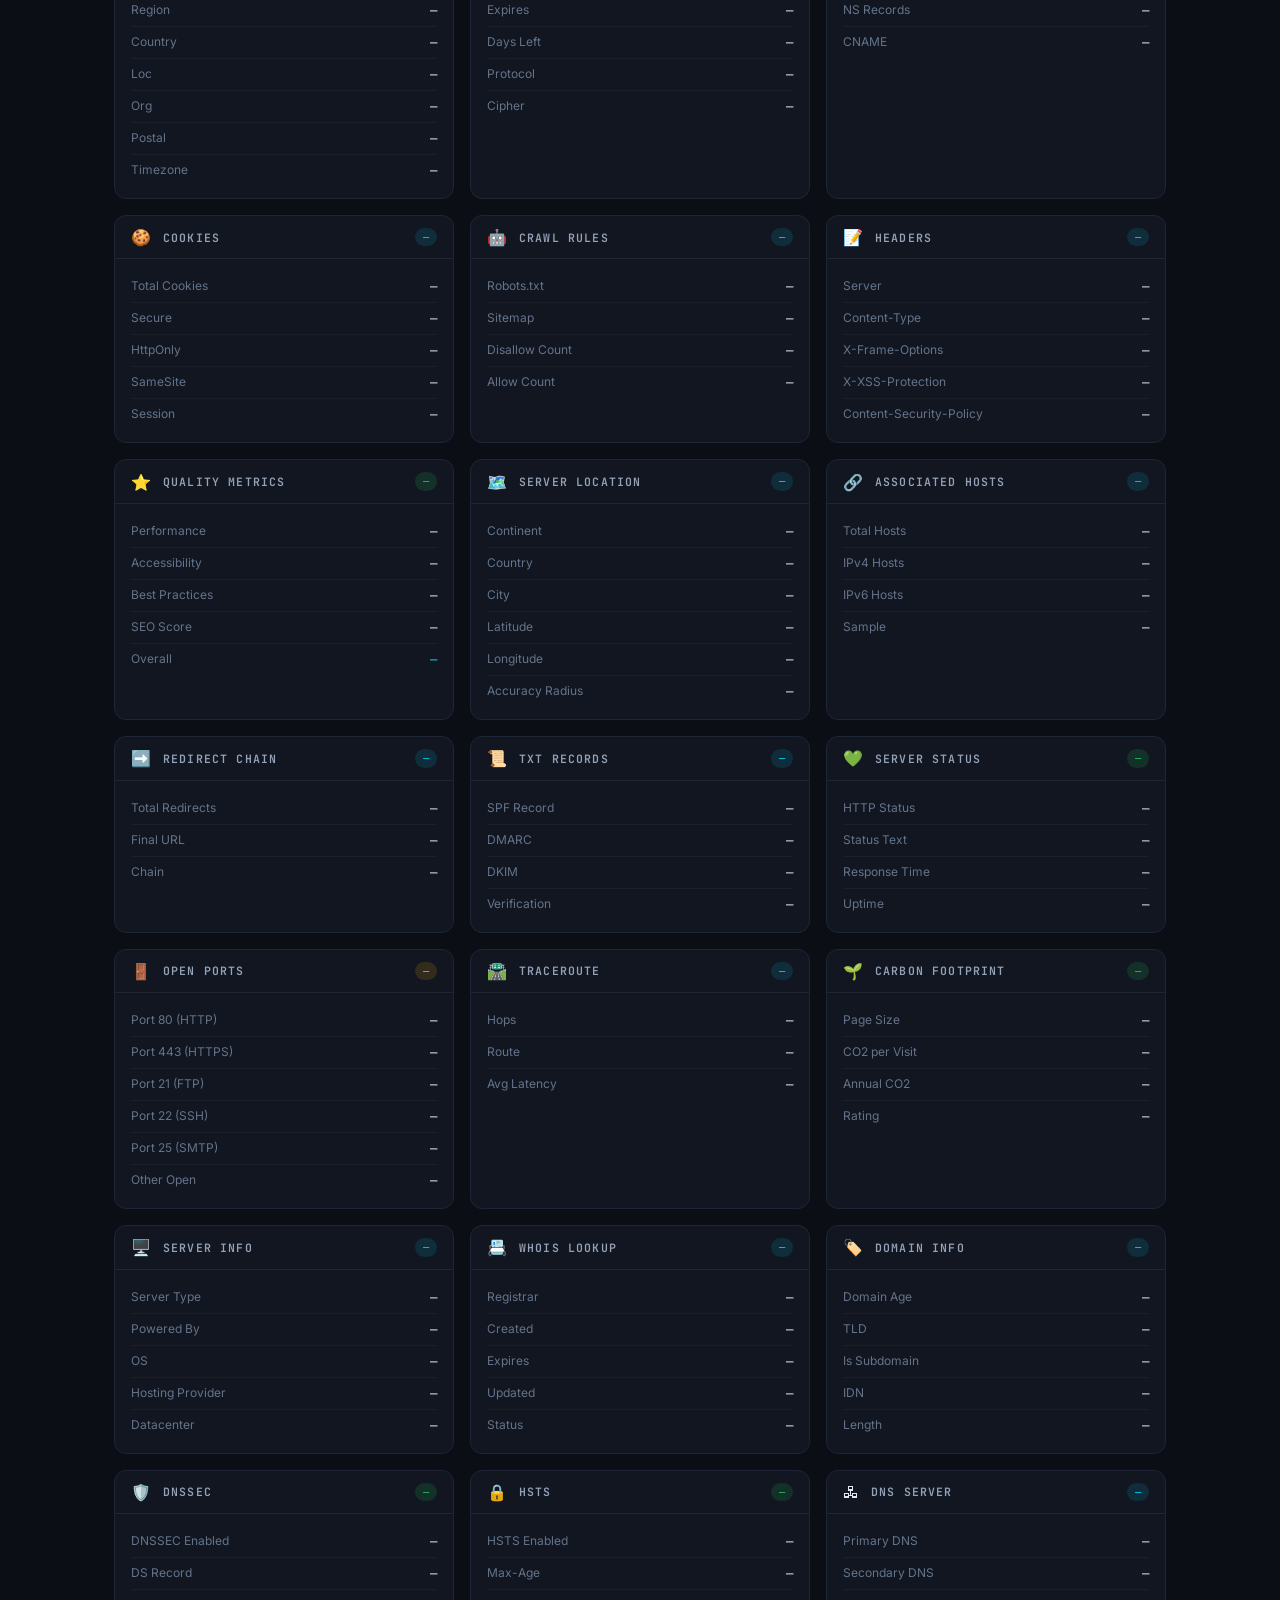
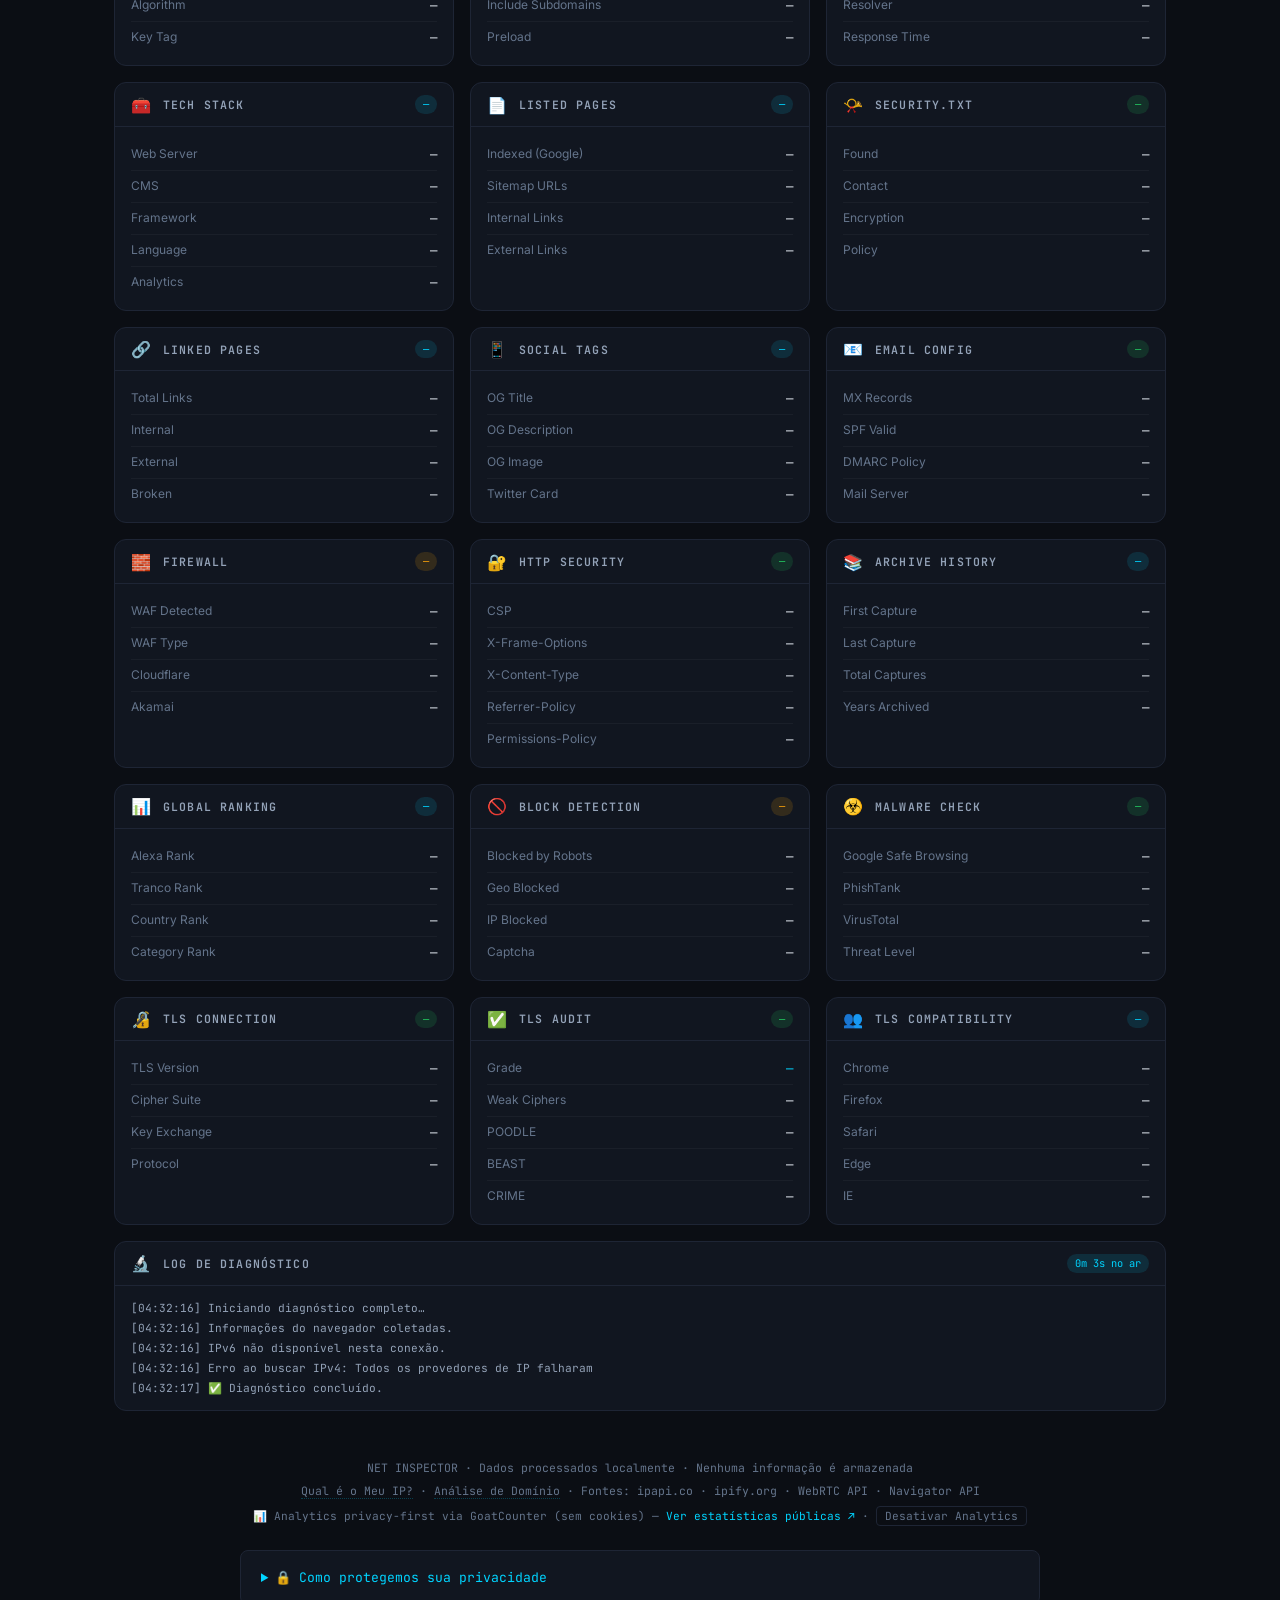
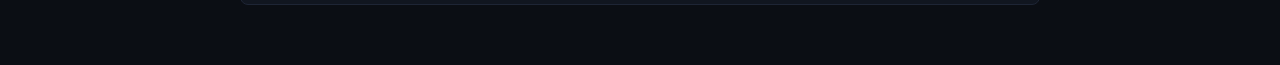
==== commit e7a695d3: "feat: integrate privacy-first GoatCounter analytics with opt-out controls and documentation" ====
--- a/index.html
+++ b/index.html
@@ -108,6 +108,10 @@
   }
   </script>
 
+  <!-- Analytics Privacy-First (Sem cookies / LGPD & GDPR compliant) -->
+  <script data-goatcounter="https://netinspector.goatcounter.com/count"
+          async src="//gc.zgo.at/count.js"></script>
+
   <!-- Script da Aplicação (defer para execução síncrona pós-DOM) -->
   <script src="./app.js" defer></script>
 </head>
@@ -132,6 +136,22 @@
     <a href="./domain.html" style="color:var(--color-text-secondary);text-decoration:none;border-bottom:1px dotted var(--color-border-hover);">Análise de Domínio</a> · 
     Fontes: ipapi.co · ipify.org · WebRTC API · Navigator API
   </p>
+  <p style="margin-top:6px;font-size:0.7rem;color:var(--color-text-muted);">
+    📊 Analytics privacy-first via GoatCounter (sem cookies) — 
+    <a href="https://netinspector.goatcounter.com/" target="_blank" rel="noopener" style="color:var(--color-accent);text-decoration:none;">Ver estatísticas públicas ↗</a> · 
+    <button id="analytics-optout-btn" onclick="toggleAnalytics()" class="optout-btn">Desativar Analytics</button>
+  </p>
+
+  <details class="privacy-details">
+    <summary>🔒 Como protegemos sua privacidade</summary>
+    <div class="privacy-content">
+      <p><strong>✅ Nenhum dado é armazenado</strong> — Todas as análises são processadas localmente no seu navegador.</p>
+      <p><strong>✅ Sem cookies</strong> — Não usamos cookies para rastreamento, publicidade ou identificação.</p>
+      <p><strong>✅ Analytics ético</strong> — Usamos GoatCounter (open-source, sem cookies, IP anonimizado com hash criptográfico irreversível).</p>
+      <p><strong>✅ Transparência total</strong> — <a href="https://netinspector.goatcounter.com/" target="_blank" rel="noopener">Veja as estatísticas públicas em tempo real</a>.</p>
+      <p><strong>✅ Opt-out simples</strong> — <button onclick="toggleAnalytics()" class="optout-btn inline">Desativar analytics</button> caso prefira não ser contabilizado.</p>
+    </div>
+  </details>
 </footer>
 
 <!-- Conteúdo SEO: Texto explicativo para indexação -->
--- a/style.css
+++ b/style.css
@@ -511,6 +511,95 @@
 .text-right      { text-align: right; }
 .hidden          { display: none !important; }
 
+/* ─────────── Privacy Details & Opt-out ─────────── */
+.privacy-details {
+  margin: var(--spacing-xl) auto 0;
+  max-width: 800px;
+  padding: var(--spacing-md);
+  background: var(--color-bg-surface);
+  border: 1px solid var(--color-border);
+  border-radius: var(--radius-md);
+  text-align: left;
+}
+
+.privacy-details summary {
+  cursor: pointer;
+  font-family: var(--font-mono);
+  font-size: 0.82rem;
+  color: var(--color-accent);
+  padding: var(--spacing-xs) var(--spacing-sm);
+  outline: none;
+  transition: color var(--transition-base);
+}
+
+.privacy-details summary:hover {
+  color: #fff;
+}
+
+.privacy-content {
+  margin-top: var(--spacing-md);
+  font-size: 0.82rem;
+  line-height: 1.6;
+  color: var(--color-text-secondary);
+}
+
+.privacy-content p {
+  margin-bottom: var(--spacing-sm);
+}
+
+.privacy-content a {
+  color: var(--color-accent);
+  text-decoration: underline;
+}
+
+.optout-btn {
+  background: transparent;
+  border: 1px solid var(--color-border);
+  color: var(--color-text-secondary);
+  font-family: var(--font-mono);
+  font-size: 0.7rem;
+  border-radius: var(--radius-sm);
+  padding: 2px 8px;
+  cursor: pointer;
+  transition: all var(--transition-base);
+}
+
+.optout-btn:hover {
+  color: var(--color-text-primary);
+  border-color: var(--color-accent);
+  background: rgba(0, 212, 255, 0.08);
+}
+
+.optout-btn.inline {
+  display: inline-block;
+  margin-left: 4px;
+}
+
+/* Toast de Notificação */
+.toast {
+  position: fixed;
+  bottom: 24px;
+  right: 24px;
+  background: var(--color-bg-surface);
+  border: 1px solid var(--color-accent);
+  color: var(--color-text-primary);
+  padding: 12px 20px;
+  border-radius: var(--radius-md);
+  font-family: var(--font-mono);
+  font-size: 0.82rem;
+  box-shadow: var(--shadow-glow);
+  z-index: 1000;
+  opacity: 0;
+  transform: translateY(12px);
+  transition: opacity 0.3s ease, transform 0.3s ease;
+  pointer-events: none;
+}
+
+.toast.show {
+  opacity: 1;
+  transform: translateY(0);
+}
+
 /* ─────────── 7. Animações & Transições ─────────── */
 .spin {
   display: inline-block;
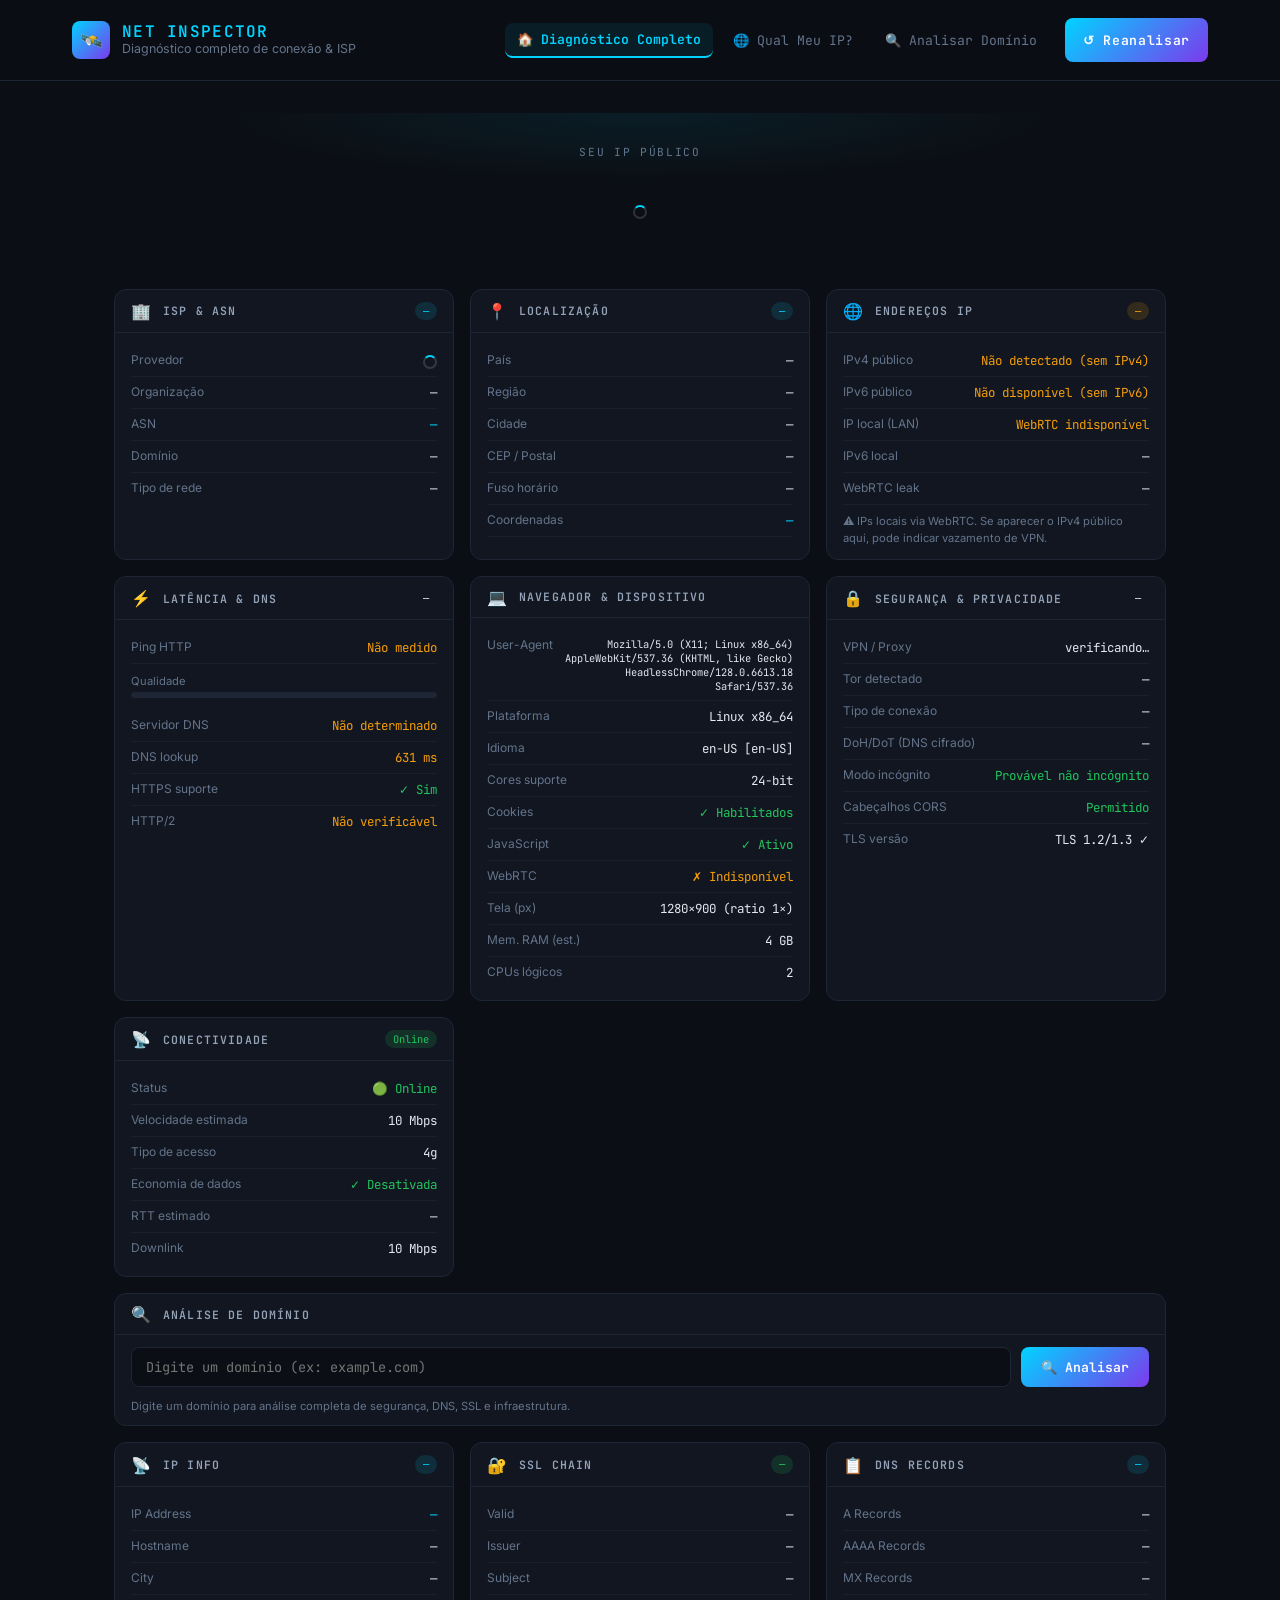
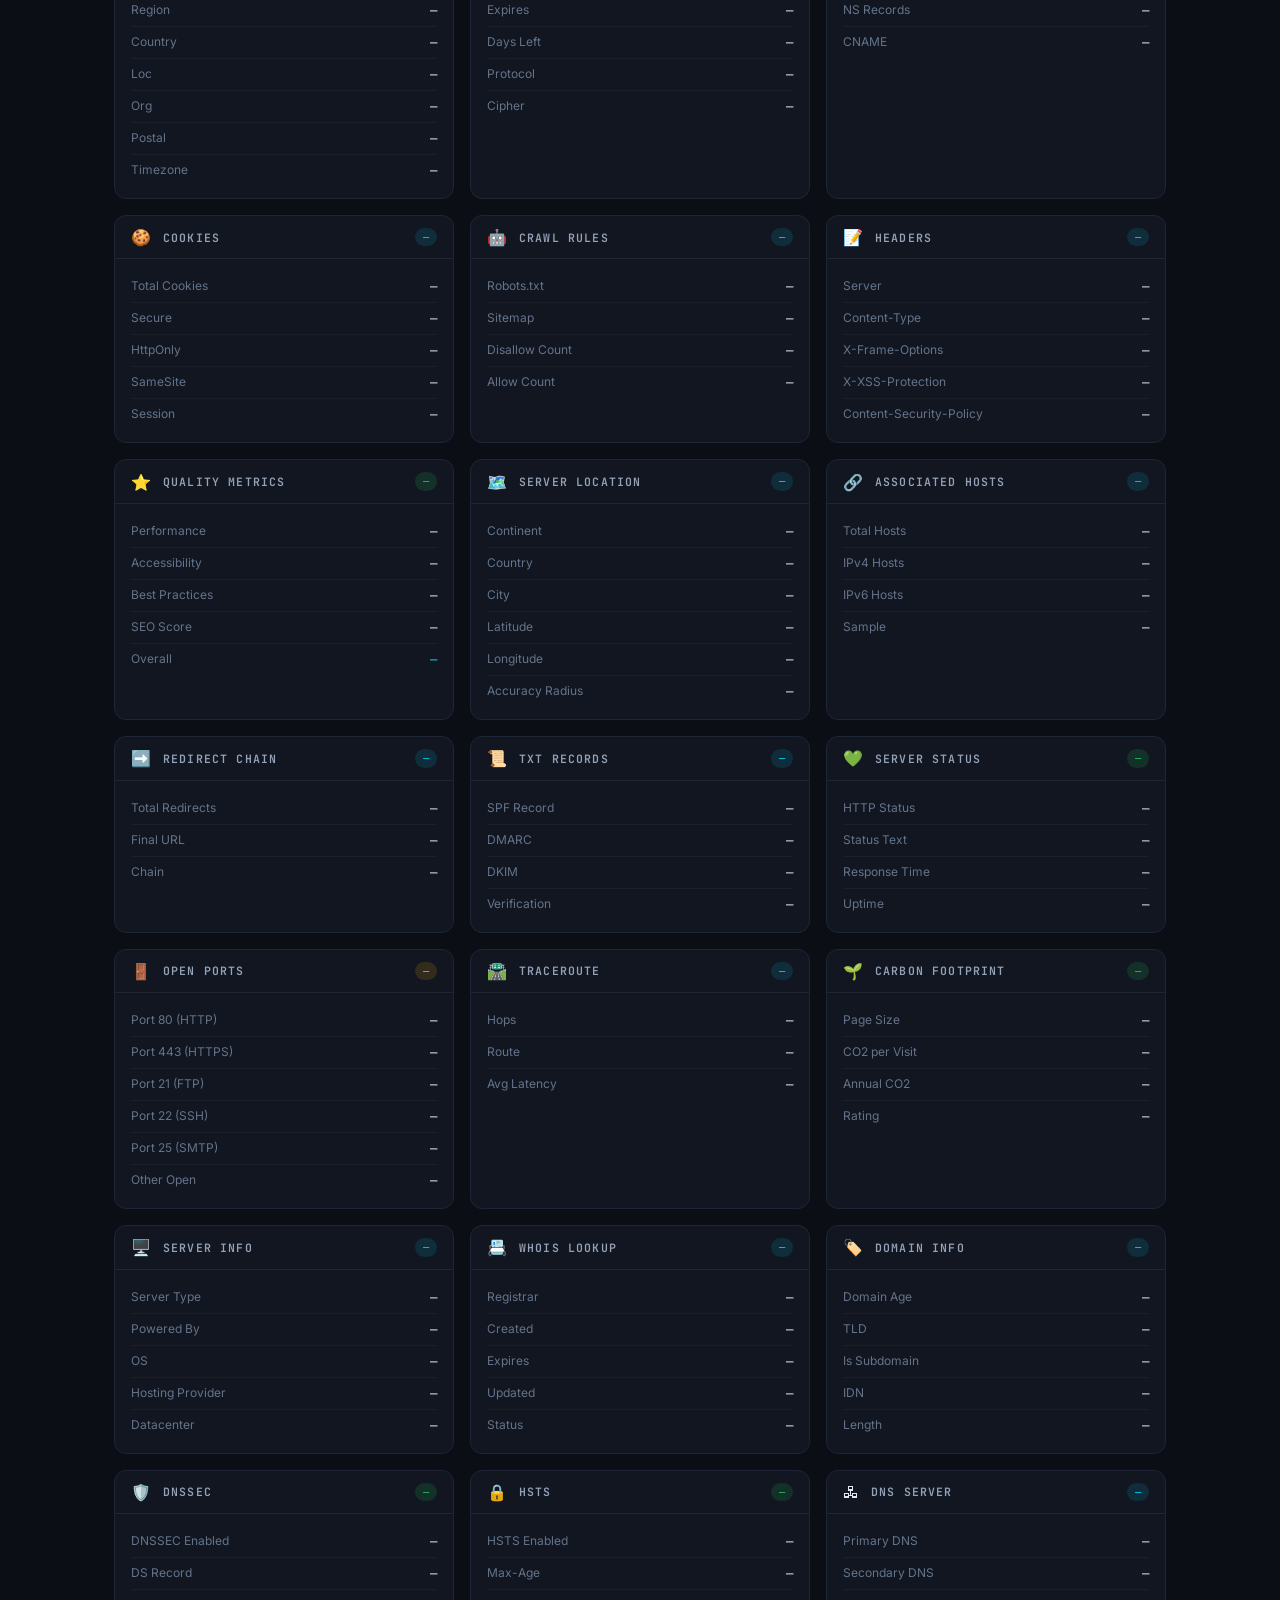
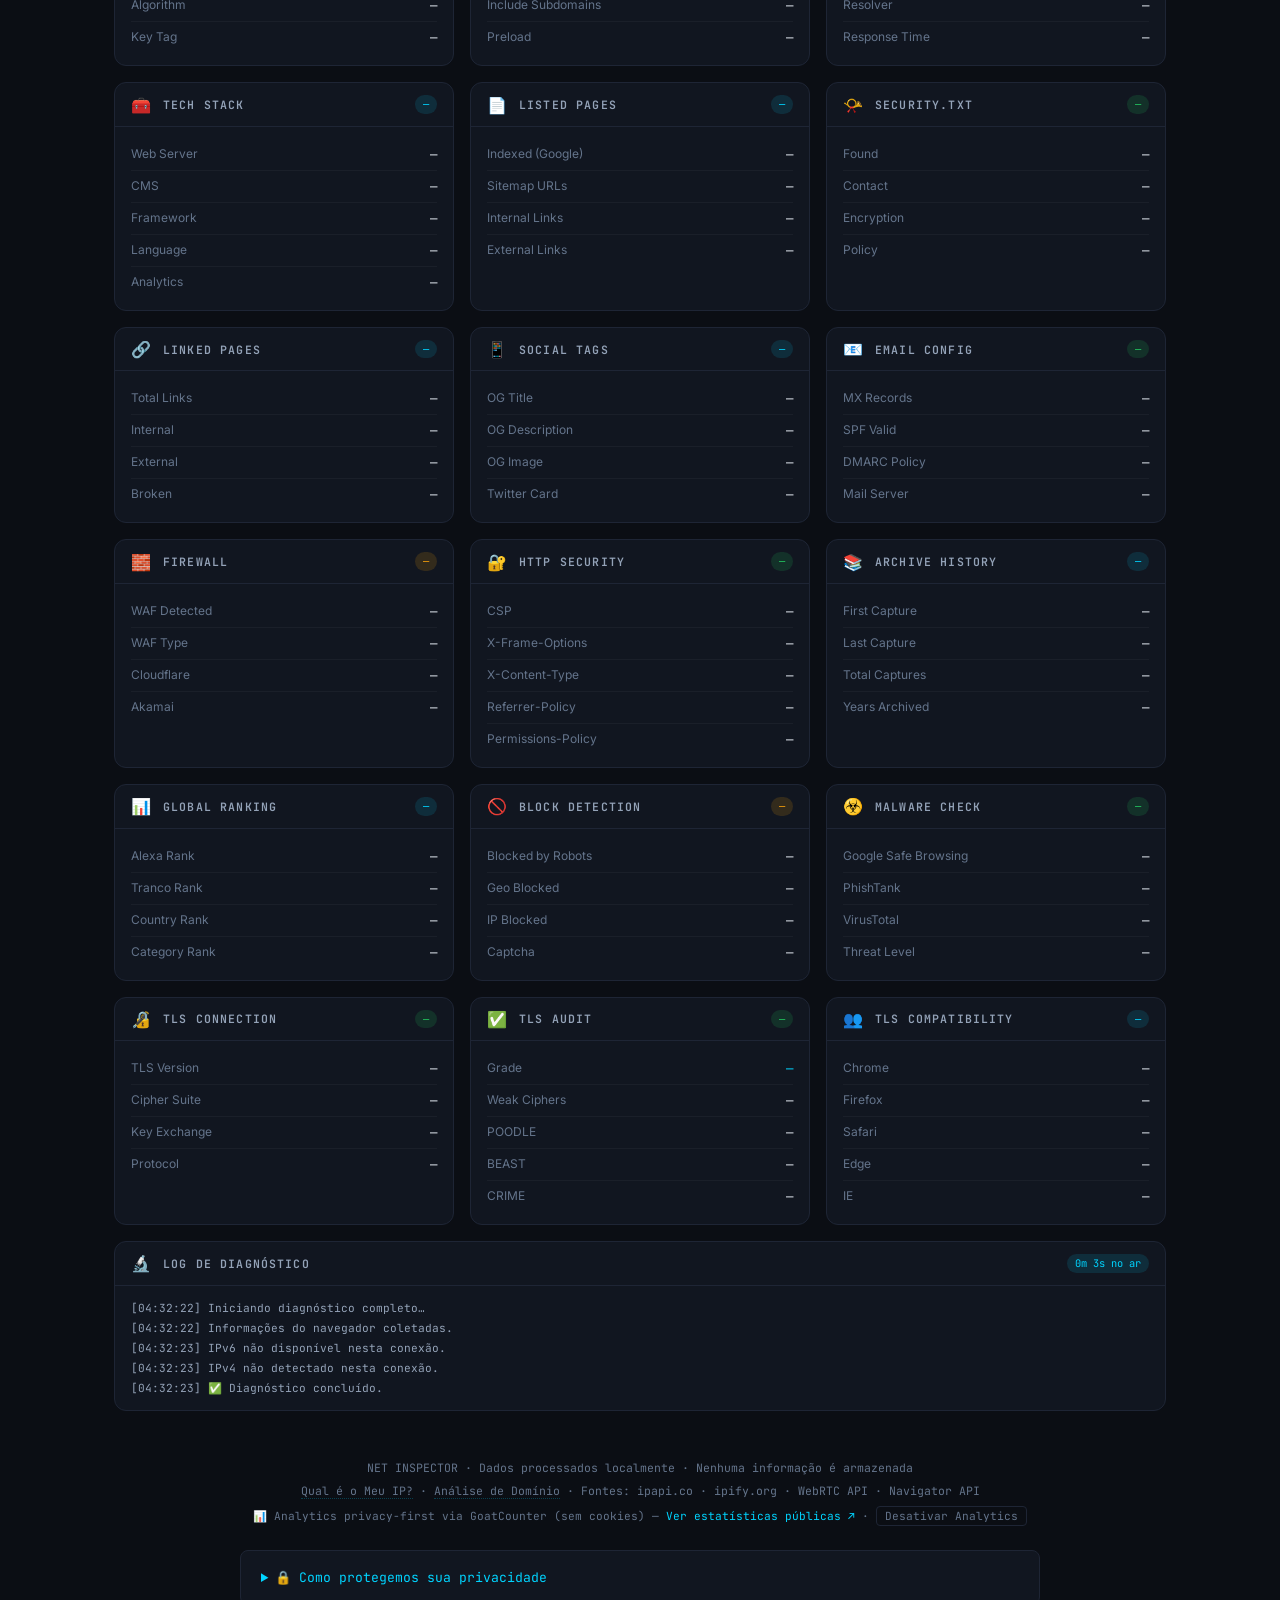
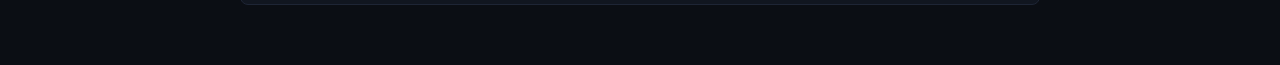
==== commit 9ff374b0: "fix: isolate IPv4 and IPv6 detection and dynamically update hero label and badges" ====
--- a/index.html
+++ b/index.html
@@ -122,7 +122,7 @@
 <main>
   <!-- Hero -->
   <div class="hero">
-    <div class="hero-label">Seu IP público (IPv4)</div>
+    <div class="hero-label" id="hero-label">Seu IP público</div>
     <div id="hero-ip"><span class="spin"></span></div>
   </div>
 
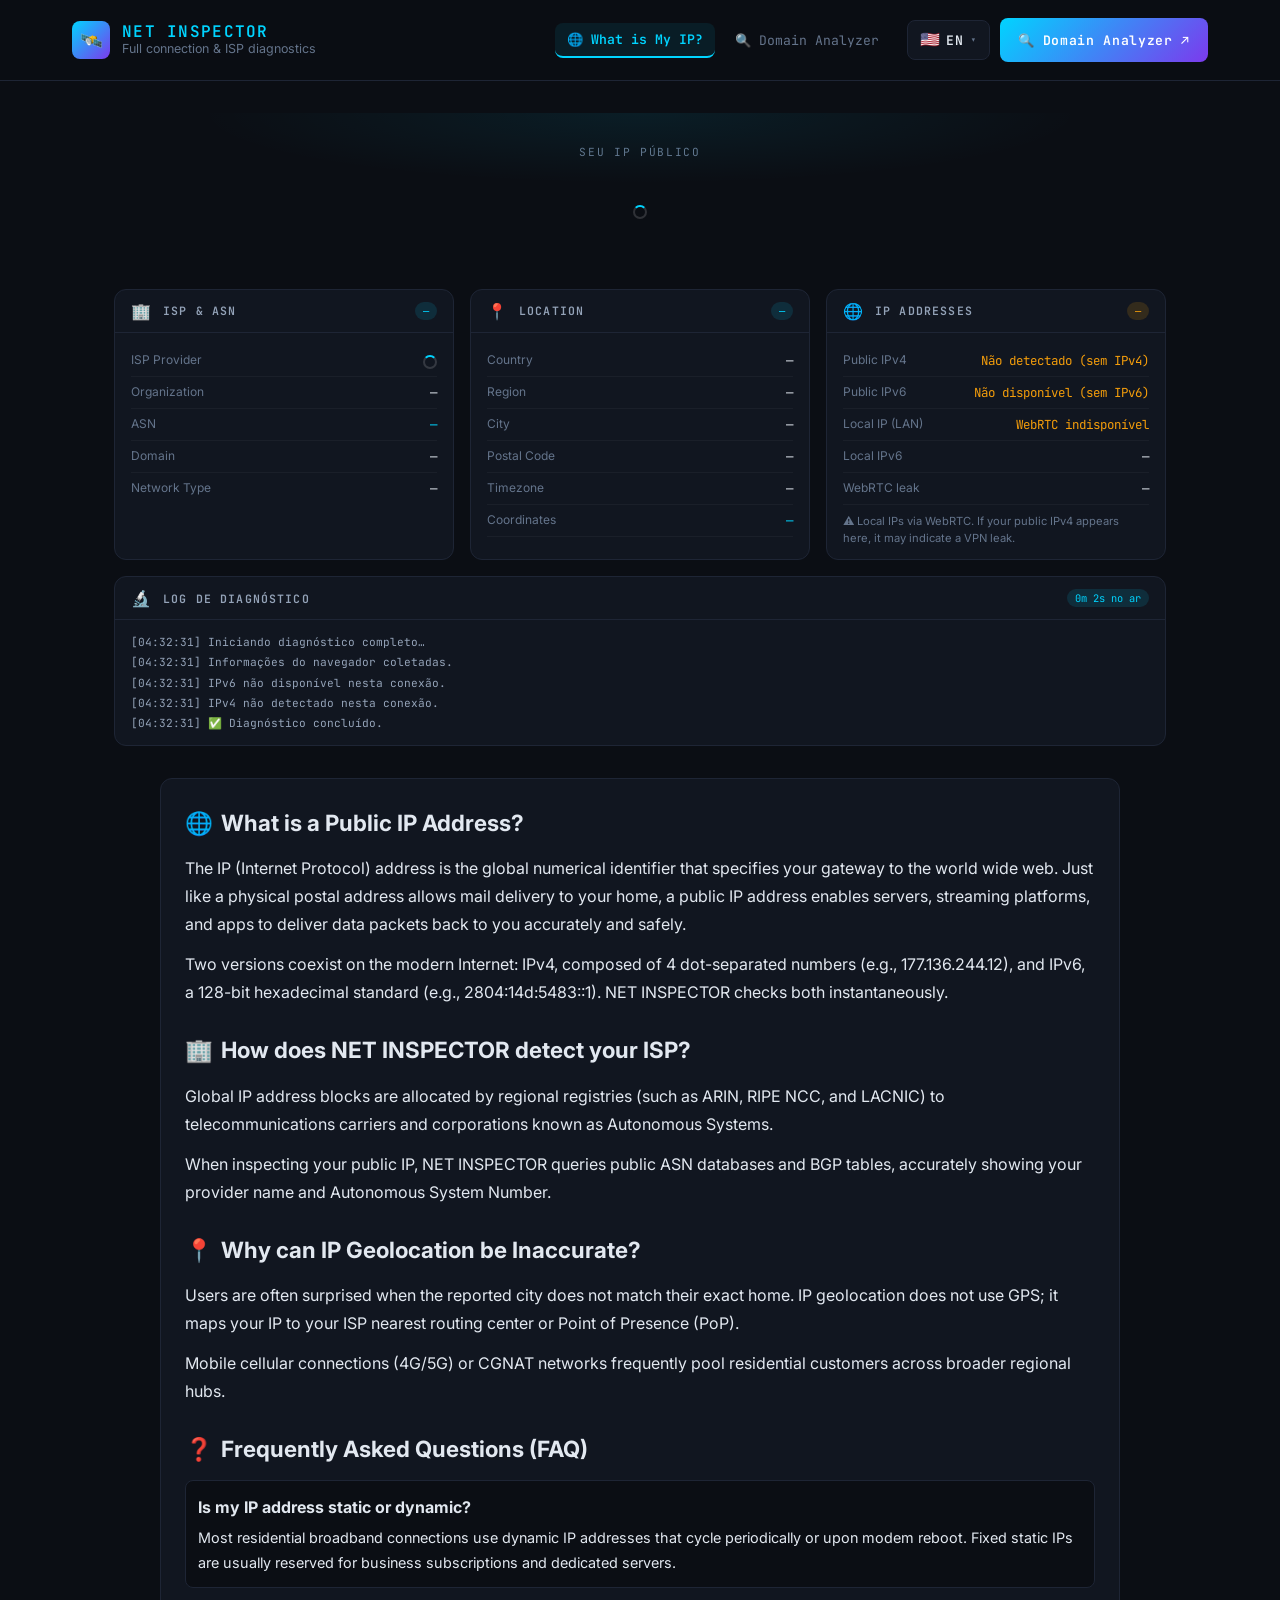
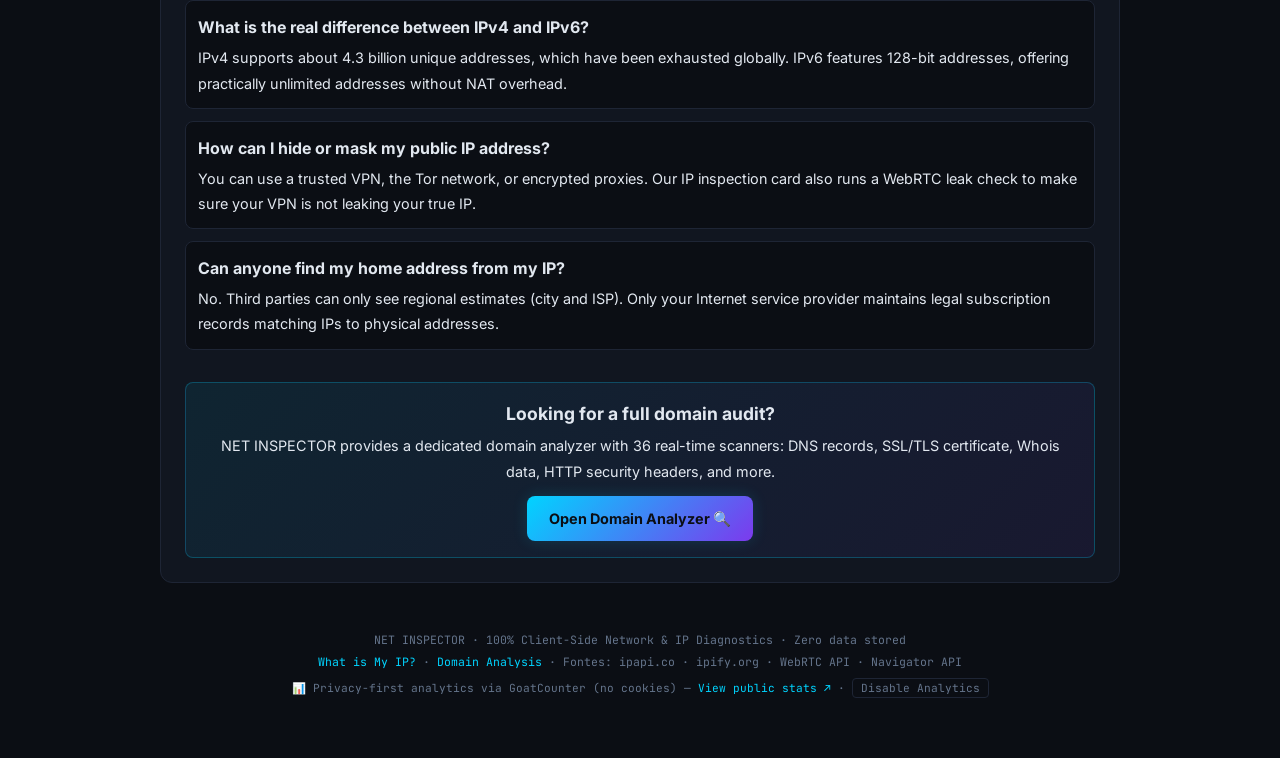
==== commit 6a97692e: "feat(i18n): implement 10-language internationalization and streamline architecture to meu-ip home" ====
--- a/index.html
+++ b/index.html
@@ -1,193 +1,25 @@
 <!DOCTYPE html>
-<html lang="pt-BR">
+<html lang="pt-br">
 <head>
   <meta charset="UTF-8">
   <meta name="viewport" content="width=device-width, initial-scale=1.0">
-
-  <!-- SEO Meta Tags -->
-  <title>NET INSPECTOR — Diagnóstico Completo de Rede, IP e Conexão</title>
-  <meta name="description" content="Ferramenta gratuita de diagnóstico de rede e domínio. Verifique seu IP público, ISP, geolocalização, latência, DNS, vazamentos WebRTC, portas, SSL/TLS e segurança em tempo real.">
-  <meta name="keywords" content="teste de velocidade, ip público, diagnóstico de rede, checker de ip, dns leak test, webrtc leak, latência, ping teste, isp lookup, asn lookup, ssl check, dns lookup, whois, net inspector">
-  <meta name="author" content="NET INSPECTOR">
-  <meta name="robots" content="index, follow">
-  <link rel="canonical" href="https://netinspector.net/">
-
-  <!-- Open Graph / Facebook -->
-  <meta property="og:type" content="website">
-  <meta property="og:url" content="https://netinspector.net/">
-  <meta property="og:title" content="NET INSPECTOR — Diagnóstico Completo de Rede, IP e Domínio">
-  <meta property="og:description" content="Analise sua conexão de internet e domínios: IP, ISP, localização, latência, DNS, portas abertas, SSL e segurança. Ferramenta gratuita, 100% client-side.">
-  <meta property="og:image" content="https://netinspector.net/og-image.png">
-
-  <!-- Twitter Card -->
-  <meta property="twitter:card" content="summary_large_image">
-  <meta property="twitter:url" content="https://netinspector.net/">
-  <meta property="twitter:title" content="NET INSPECTOR — Diagnóstico Completo de Rede, IP e Domínio">
-  <meta property="twitter:description" content="Analise sua conexão de internet e domínios: IP, ISP, localização, latência, DNS, portas abertas, SSL e segurança. Ferramenta gratuita, 100% client-side.">
-  <meta property="twitter:image" content="https://netinspector.net/og-image.png">
-
-  <!-- Google Fonts Optimization -->
-  <link rel="preconnect" href="https://fonts.googleapis.com">
-  <link rel="preconnect" href="https://fonts.gstatic.com" crossorigin>
-  <link rel="stylesheet" href="https://fonts.googleapis.com/css2?family=JetBrains+Mono:wght@300;400;600;700&family=Inter:wght@300;400;500;600&display=swap">
-
-  <!-- Design System CSS -->
-  <link rel="stylesheet" href="./style.css">
-
-  <!-- Schema.org JSON-LD Unificado para IA e Motores de Busca -->
-  <script type="application/ld+json">
-  {
-    "@context": "https://schema.org",
-    "@graph": [
-      {
-        "@type": "WebApplication",
-        "@id": "https://netinspector.net/#webapp",
-        "name": "NET INSPECTOR",
-        "alternateName": "Diagnóstico de Rede e Analisador de Domínio",
-        "url": "https://netinspector.net/",
-        "description": "Ferramenta gratuita de diagnóstico de rede que verifica IP público, ISP, localização geográfica, latência, DNS, vazamentos WebRTC e segurança de conexão.",
-        "applicationCategory": "UtilityApplication",
-        "operatingSystem": "Any",
-        "browserRequirements": "Requires JavaScript",
-        "offers": {
-          "@type": "Offer",
-          "price": "0",
-          "priceCurrency": "USD"
-        },
-        "featureList": "IP Público, ISP Lookup, ASN Info, Geolocalização, Teste de Latência, DNS Leak Test, WebRTC Leak Test, Browser Fingerprint, Security Check, DNS Records Lookup, Port Scanner, SSL/TLS Checker",
-        "keywords": "teste de velocidade, ip público, diagnóstico de rede, checker de ip, dns leak test, webrtc leak, latência, ping teste, isp lookup",
-        "inLanguage": "pt-BR"
-      },
-      {
-        "@type": "FAQPage",
-        "@id": "https://netinspector.net/#faq",
-        "mainEntity": [
-          {
-            "@type": "Question",
-            "name": "O que é o NET INSPECTOR?",
-            "acceptedAnswer": {
-              "@type": "Answer",
-              "text": "NET INSPECTOR é uma ferramenta gratuita de diagnóstico de rede que analisa sua conexão de internet, mostrando informações sobre IP público, ISP, localização, latência, configurações de DNS e possíveis vazamentos de privacidade."
-            }
-          },
-          {
-            "@type": "Question",
-            "name": "Como funciona o teste de latência?",
-            "acceptedAnswer": {
-              "@type": "Answer",
-              "text": "O teste de latência mede o tempo de resposta (ping) entre seu dispositivo e servidores DNS públicos como Google (8.8.8.8), Cloudflare (1.1.1.1) e Quad9 (9.9.9.9), exibindo os resultados em milissegundos."
-            }
-          },
-          {
-            "@type": "Question",
-            "name": "O que é um vazamento WebRTC?",
-            "acceptedAnswer": {
-              "@type": "Answer",
-              "text": "Um vazamento WebRTC ocorre quando seu navegador revela seu endereço IP local ou público mesmo quando você está usando uma VPN, comprometendo sua privacidade. O NET INSPECTOR detecta esses vazamentos."
-            }
-          },
-          {
-            "@type": "Question",
-            "name": "Preciso instalar algo para usar?",
-            "acceptedAnswer": {
-              "@type": "Answer",
-              "text": "Não! O NET INSPECTOR roda diretamente no seu navegador. Basta abrir a página e a análise começa automaticamente, sem necessidade de instalação ou cadastro."
-            }
-          },
-          {
-            "@type": "Question",
-            "name": "Meus dados são armazenados?",
-            "acceptedAnswer": {
-              "@type": "Answer",
-              "text": "Não. Todas as análises são feitas localmente no seu navegador. Não armazenamos, registramos ou compartilhamos seus dados de conexão com terceiros."
-            }
-          }
-        ]
-      }
-    ]
-  }
-  </script>
+  <title>NET INSPECTOR — Redirecionando…</title>
+  <meta http-equiv="refresh" content="0; url=/meu-ip.html">
+  <link rel="canonical" href="https://netinspector.net/meu-ip.html">
+  <meta name="robots" content="noindex, follow">
 
   <!-- Analytics Privacy-First (Sem cookies / LGPD & GDPR compliant) -->
   <script data-goatcounter="https://netinspector.goatcounter.com/count"
           async src="//gc.zgo.at/count.js"></script>
-
-  <!-- Script da Aplicação (defer para execução síncrona pós-DOM) -->
-  <script src="./app.js" defer></script>
 </head>
-<body data-page="all">
-
-<header id="main-header"></header>
-
-<main>
-  <!-- Hero -->
-  <div class="hero">
-    <div class="hero-label" id="hero-label">Seu IP público</div>
-    <div id="hero-ip"><span class="spin"></span></div>
+<body style="background:#0b0e14;color:#e2e8f0;font-family:'JetBrains Mono',monospace,sans-serif;display:flex;align-items:center;justify-content:center;height:100vh;margin:0;text-align:center;">
+  <div>
+    <p style="font-size:1.1rem;margin-bottom:12px;">Redirecionando para <a href="/meu-ip.html" style="color:#00d4ff;text-decoration:none;">meu-ip.html</a>…</p>
+    <p style="font-size:0.85rem;color:#64748b;">Aguarde um instante.</p>
   </div>
-
-  <div class="grid" id="cards-container"></div>
-</main>
-
-<footer>
-  <p>NET INSPECTOR · Dados processados localmente · Nenhuma informação é armazenada</p>
-  <p style="margin-top:4px">
-    <a href="./meu-ip.html" style="color:var(--color-text-secondary);text-decoration:none;border-bottom:1px dotted var(--color-border-hover);">Qual é o Meu IP?</a> · 
-    <a href="./domain.html" style="color:var(--color-text-secondary);text-decoration:none;border-bottom:1px dotted var(--color-border-hover);">Análise de Domínio</a> · 
-    Fontes: ipapi.co · ipify.org · WebRTC API · Navigator API
-  </p>
-  <p style="margin-top:6px;font-size:0.7rem;color:var(--color-text-muted);">
-    📊 Analytics privacy-first via GoatCounter (sem cookies) — 
-    <a href="https://netinspector.goatcounter.com/" target="_blank" rel="noopener" style="color:var(--color-accent);text-decoration:none;">Ver estatísticas públicas ↗</a> · 
-    <button id="analytics-optout-btn" onclick="toggleAnalytics()" class="optout-btn">Desativar Analytics</button>
-  </p>
-
-  <details class="privacy-details">
-    <summary>🔒 Como protegemos sua privacidade</summary>
-    <div class="privacy-content">
-      <p><strong>✅ Nenhum dado é armazenado</strong> — Todas as análises são processadas localmente no seu navegador.</p>
-      <p><strong>✅ Sem cookies</strong> — Não usamos cookies para rastreamento, publicidade ou identificação.</p>
-      <p><strong>✅ Analytics ético</strong> — Usamos GoatCounter (open-source, sem cookies, IP anonimizado com hash criptográfico irreversível).</p>
-      <p><strong>✅ Transparência total</strong> — <a href="https://netinspector.goatcounter.com/" target="_blank" rel="noopener">Veja as estatísticas públicas em tempo real</a>.</p>
-      <p><strong>✅ Opt-out simples</strong> — <button onclick="toggleAnalytics()" class="optout-btn inline">Desativar analytics</button> caso prefira não ser contabilizado.</p>
-    </div>
-  </details>
-</footer>
-
-<!-- Conteúdo SEO: Texto explicativo para indexação -->
-<section style="display:none;" aria-hidden="true">
-  <h1>NET INSPECTOR - Ferramenta de Diagnóstico de Rede</h1>
-  <p>O NET INSPECTOR é uma ferramenta completa e gratuita para análise de conexão de internet. Realize testes de velocidade, verifique seu IP público, identifique seu provedor (ISP), descubra sua localização geográfica, meça a latência da rede, detecte vazamentos de DNS e WebRTC, e analise a segurança da sua conexão.</p>
-
-  <h2>Funcionalidades Principais</h2>
-  <ul>
-    <li><strong>IP Público:</strong> Mostra seu endereço IPv4 e IPv6 visível na internet</li>
-    <li><strong>ISP e ASN:</strong> Identifica seu provedor de internet e número do sistema autônomo</li>
-    <li><strong>Geolocalização:</strong> Exibe país, região, cidade e fuso horário da conexão</li>
-    <li><strong>Teste de Latência:</strong> Mede o ping para servidores DNS do Google, Cloudflare e Quad9</li>
-    <li><strong>DNS Leak Test:</strong> Verifica se suas requisições DNS estão vazando</li>
-    <li><strong>WebRTC Leak Test:</strong> Detecta vazamentos de IP através do WebRTC</li>
-    <li><strong>Informações do Navegador:</strong> User agent, resolução, idioma e cookies</li>
-    <li><strong>Segurança:</strong> Verifica proxy, VPN e status do HTTPS</li>
-  </ul>
-
-  <h2>Como Funciona o Teste de Rede</h2>
-  <p>A ferramenta utiliza APIs públicas confiáveis como ipapi.co, ip-api.com, ipv6-test.com eicanhazip.com para coletar informações sobre sua conexão. Os testes de latência são realizados enviando requisições para servidores DNS públicos e medindo o tempo de resposta. Todas as análises são executadas localmente no navegador, garantindo privacidade total.</p>
-
-  <h2>Perguntas Frequentes sobre Diagnóstico de Rede</h2>
-  <p><strong>O que é um teste de velocidade?</strong> Um teste que mede a latência, download e upload da sua conexão.</p>
-  <p><strong>Porque meu IP aparece diferente?</strong> Seu IP público pode variar dependendo da rede, uso de VPN ou proxy.</p>
-  <p><strong>O que é vazamento DNS?</strong> Ocorre quando suas consultas DNS bypassam sua VPN, revelando sites visitados.</p>
-  <p><strong>Como melhorar minha latência?</strong> Use conexão cabeada, feche aplicativos em segundo plano e escolha servidores próximos.</p>
-
-  <h2>Glossário de Termos de Rede</h2>
-  <p><strong>IP (Internet Protocol):</strong> Endereço único que identifica dispositivos na internet.</p>
-  <p><strong>ISP (Internet Service Provider):</strong> Empresa que fornece acesso à internet.</p>
-  <p><strong>ASN (Autonomous System Number):</strong> Número que identifica redes na internet.</p>
-  <p><strong>DNS (Domain Name System):</strong> Sistema que traduz nomes de domínio em endereços IP.</p>
-  <p><strong>Latência/Ping:</strong> Tempo que um pacote leva para ir e voltar entre dois pontos.</p>
-  <p><strong>WebRTC:</strong> Tecnologia para comunicação em tempo real no navegador.</p>
-</section>
-
+  <script>
+    const search = window.location.search || '';
+    window.location.replace('/meu-ip.html' + search);
+  </script>
 </body>
 </html>
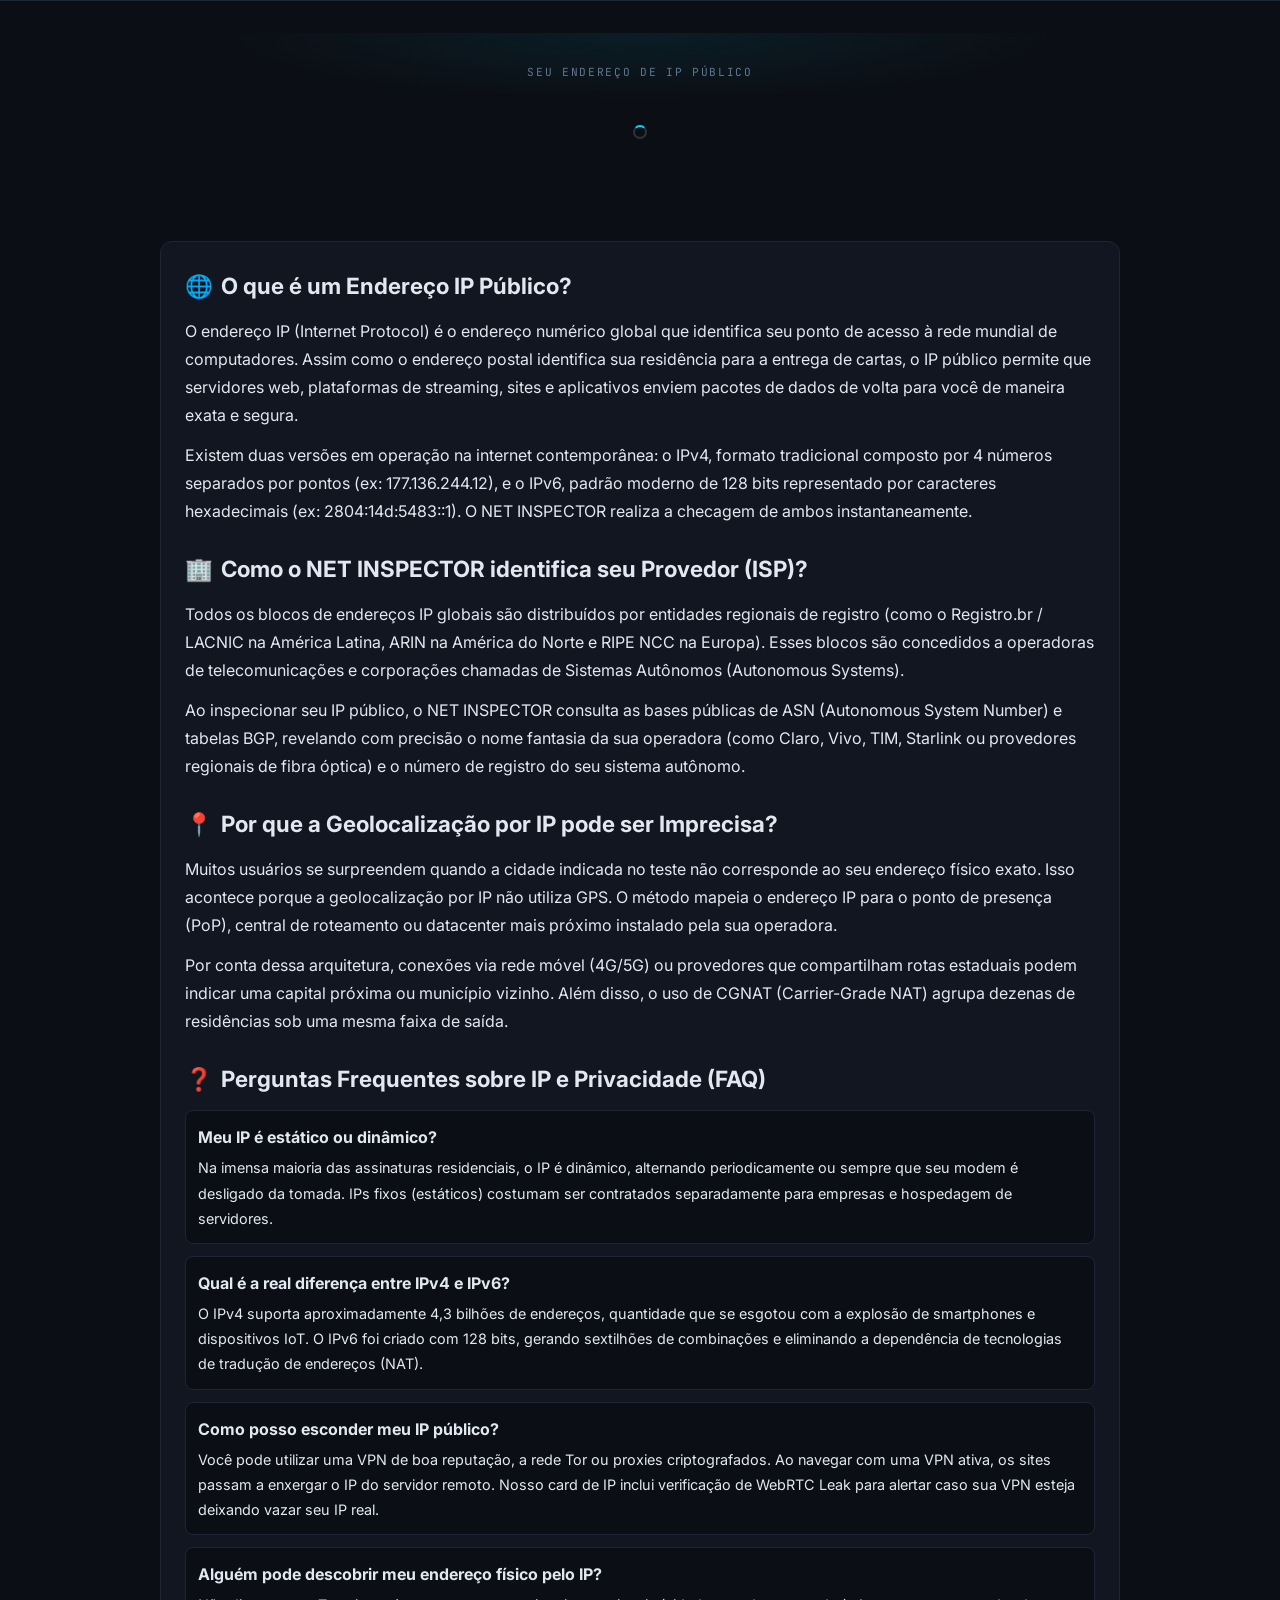
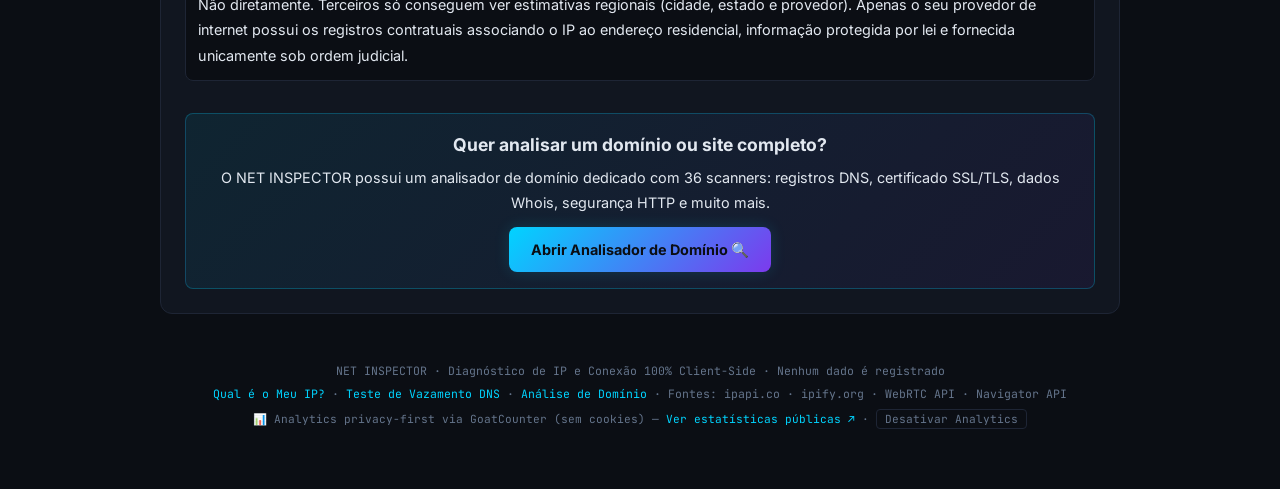
==== commit c38819c7: "refactor(home): replace meu-ip.html with index.html as direct landing page" ====
--- a/index.html
+++ b/index.html
@@ -1,25 +1,227 @@
 <!DOCTYPE html>
-<html lang="pt-br">
+<html lang="pt-BR">
 <head>
   <meta charset="UTF-8">
   <meta name="viewport" content="width=device-width, initial-scale=1.0">
-  <title>NET INSPECTOR — Redirecionando…</title>
-  <meta http-equiv="refresh" content="0; url=/meu-ip.html">
-  <link rel="canonical" href="https://netinspector.net/meu-ip.html">
-  <meta name="robots" content="noindex, follow">
+
+  <!-- SEO Meta Tags -->
+  <title>Qual é o Meu IP Público? Veja seu IP, ISP e Localização | NET INSPECTOR</title>
+  <meta name="description" content="Descubra instantaneamente seu endereço IPv4 e IPv6 público, provedor de internet (ISP), ASN, cidade e localização com teste de vazamento WebRTC. 100% gratuito e privado.">
+  <meta name="keywords" content="qual meu ip, meu ip, meu ip público, endereço ip, ip atual, provedor de internet, isp lookup, geolocalização ip, webrtc leak test, net inspector">
+  <meta name="author" content="NET INSPECTOR">
+  <meta name="robots" content="index, follow">
+  <link rel="canonical" href="https://netinspector.net/">
+
+  <!-- Hreflang Tags para SEO Internacional -->
+  <link rel="alternate" hreflang="x-default" href="https://netinspector.net/">
+  <link rel="alternate" hreflang="pt" href="https://netinspector.net/?lang=pt-br">
+  <link rel="alternate" hreflang="en" href="https://netinspector.net/?lang=en">
+  <link rel="alternate" hreflang="es" href="https://netinspector.net/?lang=es">
+  <link rel="alternate" hreflang="fr" href="https://netinspector.net/?lang=fr">
+  <link rel="alternate" hreflang="de" href="https://netinspector.net/?lang=de">
+  <link rel="alternate" hreflang="it" href="https://netinspector.net/?lang=it">
+  <link rel="alternate" hreflang="ja" href="https://netinspector.net/?lang=ja">
+  <link rel="alternate" hreflang="zh" href="https://netinspector.net/?lang=zh">
+  <link rel="alternate" hreflang="ru" href="https://netinspector.net/?lang=ru">
+  <link rel="alternate" hreflang="ar" href="https://netinspector.net/?lang=ar">
+
+  <!-- Open Graph / Facebook -->
+  <meta property="og:type" content="website">
+  <meta property="og:url" content="https://netinspector.net/">
+  <meta property="og:title" content="Qual é o Meu IP Público? Veja seu IP, ISP e Localização">
+  <meta property="og:description" content="Verifique seu IP público, ISP e geolocalização em tempo real sem rastreamento. Análise rápida e 100% client-side.">
+  <meta property="og:image" content="https://netinspector.net/og-image.png">
+
+  <!-- Twitter Card -->
+  <meta property="twitter:card" content="summary_large_image">
+  <meta property="twitter:url" content="https://netinspector.net/">
+  <meta property="twitter:title" content="Qual é o Meu IP Público? Veja seu IP, ISP e Localização">
+  <meta property="twitter:description" content="Verifique seu IP público, ISP e geolocalização em tempo real sem rastreamento. Análise rápida e 100% client-side.">
+  <meta property="twitter:image" content="https://netinspector.net/og-image.png">
+
+  <!-- Google Fonts Optimization -->
+  <link rel="preconnect" href="https://fonts.googleapis.com">
+  <link rel="preconnect" href="https://fonts.gstatic.com" crossorigin>
+  <link rel="stylesheet" href="https://fonts.googleapis.com/css2?family=JetBrains+Mono:wght@300;400;600;700&family=Inter:wght@300;400;500;600&display=swap">
+
+  <!-- Design System CSS -->
+  <link rel="stylesheet" href="./style.css">
+
+  <!-- Schema.org JSON-LD para IA e Search Engines -->
+  <script type="application/ld+json">
+  {
+    "@context": "https://schema.org",
+    "@graph": [
+      {
+        "@type": "WebApplication",
+        "@id": "https://netinspector.net/#webapp",
+        "name": "Meu IP Público — NET INSPECTOR",
+        "alternateName": "Verificador de IP Público e ISP",
+        "url": "https://netinspector.net/",
+        "description": "Descubra instantaneamente seu endereço IP público, provedor (ISP), geolocalização e teste de vazamento WebRTC.",
+        "applicationCategory": "UtilityApplication",
+        "operatingSystem": "Any",
+        "browserRequirements": "Requires JavaScript",
+        "offers": {
+          "@type": "Offer",
+          "price": "0",
+          "priceCurrency": "BRL"
+        },
+        "featureList": "Detecção de IPv4, Detecção de IPv6, Lookup de ISP e ASN, Geolocalização de IP, Teste de Vazamento WebRTC",
+        "inLanguage": "pt-BR"
+      },
+      {
+        "@type": "FAQPage",
+        "@id": "https://netinspector.net/#faq",
+        "mainEntity": [
+          {
+            "@type": "Question",
+            "name": "O que é um endereço IP público?",
+            "acceptedAnswer": {
+              "@type": "Answer",
+              "text": "O endereço IP público é o identificador numérico exclusivo atribuído ao seu roteador pelo provedor de internet (ISP). É o endereço pelo qual todos os servidores e serviços na internet reconhecem seu dispositivo durante a navegação."
+            }
+          },
+          {
+            "@type": "Question",
+            "name": "Meu endereço IP é estático ou dinâmico?",
+            "acceptedAnswer": {
+              "@type": "Answer",
+              "text": "Na maioria das conexões residenciais, o IP é dinâmico, o que significa que ele muda periodicamente ou toda vez que o modem/roteador é reiniciado. Conexões empresariais ou servidores frequentemente contratam IPs fixos (estáticos)."
+            }
+          },
+          {
+            "@type": "Question",
+            "name": "Qual é a diferença entre IPv4 e IPv6?",
+            "acceptedAnswer": {
+              "@type": "Answer",
+              "text": "O IPv4 utiliza formato de 32 bits (ex: 192.168.0.1) permitindo cerca de 4,3 bilhões de endereços únicos, que já se esgotaram mundialmente. O IPv6 é o protocolo moderno de 128 bits (ex: 2001:0db8:85a3::8a2e:0370:7334), oferecendo um suprimento praticamente infinito de combinações."
+            }
+          },
+          {
+            "@type": "Question",
+            "name": "Como posso ocultar ou mascarar meu endereço IP público?",
+            "acceptedAnswer": {
+              "@type": "Answer",
+              "text": "Você pode mascarar seu IP utilizando uma rede virtual privada (VPN), navegando através da rede Tor, ou configurando um servidor proxy confiável. O NET INSPECTOR inclui testes automáticos de WebRTC para certificar que seu IP real não está vazando."
+            }
+          },
+          {
+            "@type": "Question",
+            "name": "Por que a localização estimada no mapa não é exatamente o meu endereço?",
+            "acceptedAnswer": {
+              "@type": "Answer",
+              "text": "A geolocalização por IP reflete o ponto de distribuição ou datacenter do seu provedor de internet (ISP), e não as coordenadas físicas ou GPS do seu dispositivo. É comum que aponte para bairros próximos ou para a capital do seu estado."
+            }
+          }
+        ]
+      }
+    ]
+  }
+  </script>
 
   <!-- Analytics Privacy-First (Sem cookies / LGPD & GDPR compliant) -->
   <script data-goatcounter="https://netinspector.goatcounter.com/count"
           async src="//gc.zgo.at/count.js"></script>
+
+  <!-- Script da Aplicação compartilhado -->
+  <script src="./app.js" defer></script>
 </head>
-<body style="background:#0b0e14;color:#e2e8f0;font-family:'JetBrains Mono',monospace,sans-serif;display:flex;align-items:center;justify-content:center;height:100vh;margin:0;text-align:center;">
-  <div>
-    <p style="font-size:1.1rem;margin-bottom:12px;">Redirecionando para <a href="/meu-ip.html" style="color:#00d4ff;text-decoration:none;">meu-ip.html</a>…</p>
-    <p style="font-size:0.85rem;color:#64748b;">Aguarde um instante.</p>
+<body data-page="home">
+
+<header id="main-header"></header>
+
+<main>
+  <!-- Hero Section -->
+  <div class="hero">
+    <div class="hero-label" id="hero-label" data-i18n="hero_ip_label">Seu Endereço de IP Público</div>
+    <div id="hero-ip"><span class="spin"></span></div>
   </div>
-  <script>
-    const search = window.location.search || '';
-    window.location.replace('/meu-ip.html' + search);
-  </script>
+
+  <!-- Grid de Cards Filtrada (ISP, Localização, IP, Log) -->
+  <div class="grid" id="cards-container"></div>
+
+  <!-- Artigo Rico e Otimizado para SEO -->
+  <article style="max-width:960px;margin:var(--spacing-2xl) auto 0;padding:var(--spacing-xl);background:var(--color-bg-surface);border:1px solid var(--color-border);border-radius:var(--radius-lg);line-height:1.75;color:var(--color-text-secondary);">
+    <h2 style="font-size:1.4rem;color:var(--color-text-primary);margin-bottom:var(--spacing-md);display:flex;align-items:center;gap:var(--spacing-sm);">
+      <span>🌐</span> <span data-i18n="art_ip_title">O que é um Endereço IP Público?</span>
+    </h2>
+    <p style="margin-bottom:var(--spacing-md);" data-i18n="art_ip_p1">
+      O endereço IP (Internet Protocol) é o endereço numérico global que identifica seu ponto de acesso à rede mundial de computadores. Assim como o endereço postal identifica sua residência para a entrega de cartas, o IP público permite que servidores web, plataformas de streaming, sites e aplicativos enviem pacotes de dados de volta para você de maneira exata e segura.
+    </p>
+    <p style="margin-bottom:var(--spacing-xl);" data-i18n="art_ip_p2">
+      Existem duas versões em operação na internet contemporânea: o IPv4, formato tradicional composto por 4 números separados por pontos (ex: 177.136.244.12), e o IPv6, padrão moderno de 128 bits representado por caracteres hexadecimais (ex: 2804:14d:5483::1). O NET INSPECTOR realiza a checagem de ambos instantaneamente.
+    </p>
+
+    <h2 style="font-size:1.4rem;color:var(--color-text-primary);margin-bottom:var(--spacing-md);display:flex;align-items:center;gap:var(--spacing-sm);">
+      <span>🏢</span> <span data-i18n="art_isp_title">Como o NET INSPECTOR identifica seu Provedor (ISP)?</span>
+    </h2>
+    <p style="margin-bottom:var(--spacing-md);" data-i18n="art_isp_p1">
+      Todos os blocos de endereços IP globais são distribuídos por entidades regionais de registro (como o Registro.br / LACNIC na América Latina, ARIN na América do Norte e RIPE NCC na Europa). Esses blocos são concedidos a operadoras de telecomunicações e corporações chamadas de Sistemas Autônomos (Autonomous Systems).
+    </p>
+    <p style="margin-bottom:var(--spacing-xl);" data-i18n="art_isp_p2">
+      Ao inspecionar seu IP público, o NET INSPECTOR consulta as bases públicas de ASN (Autonomous System Number) e tabelas BGP, revelando com precisão o nome fantasia da sua operadora (como Claro, Vivo, TIM, Starlink ou provedores regionais de fibra óptica) e o número de registro do seu sistema autônomo.
+    </p>
+
+    <h2 style="font-size:1.4rem;color:var(--color-text-primary);margin-bottom:var(--spacing-md);display:flex;align-items:center;gap:var(--spacing-sm);">
+      <span>📍</span> <span data-i18n="art_geo_title">Por que a Geolocalização por IP pode ser Imprecisa?</span>
+    </h2>
+    <p style="margin-bottom:var(--spacing-md);" data-i18n="art_geo_p1">
+      Muitos usuários se surpreendem quando a cidade indicada no teste não corresponde ao seu endereço físico exato. Isso acontece porque a geolocalização por IP não utiliza GPS. O método mapeia o endereço IP para o ponto de presença (PoP), central de roteamento ou datacenter mais próximo instalado pela sua operadora.
+    </p>
+    <p style="margin-bottom:var(--spacing-xl);" data-i18n="art_geo_p2">
+      Por conta dessa arquitetura, conexões via rede móvel (4G/5G) ou provedores que compartilham rotas estaduais podem indicar uma capital próxima ou município vizinho. Além disso, o uso de CGNAT (Carrier-Grade NAT) agrupa dezenas de residências sob uma mesma faixa de saída.
+    </p>
+
+    <h2 style="font-size:1.4rem;color:var(--color-text-primary);margin-bottom:var(--spacing-md);display:flex;align-items:center;gap:var(--spacing-sm);">
+      <span>❓</span> <span data-i18n="art_faq_title">Perguntas Frequentes sobre IP e Privacidade (FAQ)</span>
+    </h2>
+
+    <div style="display:flex;flex-direction:column;gap:var(--spacing-md);">
+      <div style="padding:var(--spacing-md);background:var(--color-bg-primary);border:1px solid var(--color-border);border-radius:var(--radius-md);">
+        <strong style="color:var(--color-text-primary);display:block;margin-bottom:var(--spacing-xs);" data-i18n="faq_q1">Meu IP é estático ou dinâmico?</strong>
+        <p style="font-size:0.9rem;margin:0;" data-i18n="faq_a1">Na imensa maioria das assinaturas residenciais, o IP é dinâmico, alternando periodicamente ou sempre que seu modem é desligado da tomada. IPs fixos (estáticos) costumam ser contratados separadamente para empresas e hospedagem de servidores.</p>
+      </div>
+
+      <div style="padding:var(--spacing-md);background:var(--color-bg-primary);border:1px solid var(--color-border);border-radius:var(--radius-md);">
+        <strong style="color:var(--color-text-primary);display:block;margin-bottom:var(--spacing-xs);" data-i18n="faq_q2">Qual é a real diferença entre IPv4 e IPv6?</strong>
+        <p style="font-size:0.9rem;margin:0;" data-i18n="faq_a2">O IPv4 suporta aproximadamente 4,3 bilhões de endereços, quantidade que se esgotou com a explosão de smartphones e dispositivos IoT. O IPv6 foi criado com 128 bits, gerando sextilhões de combinações e eliminando a dependência de tecnologias de tradução de endereços (NAT).</p>
+      </div>
+
+      <div style="padding:var(--spacing-md);background:var(--color-bg-primary);border:1px solid var(--color-border);border-radius:var(--radius-md);">
+        <strong style="color:var(--color-text-primary);display:block;margin-bottom:var(--spacing-xs);" data-i18n="faq_q3">Como posso esconder meu IP público?</strong>
+        <p style="font-size:0.9rem;margin:0;" data-i18n="faq_a3">Você pode utilizar uma VPN de boa reputação, a rede Tor ou proxies criptografados. Ao navegar com uma VPN ativa, os sites passam a enxergar o IP do servidor remoto. Nosso card de IP inclui verificação de WebRTC Leak para alertar caso sua VPN esteja deixando vazar seu IP real.</p>
+      </div>
+
+      <div style="padding:var(--spacing-md);background:var(--color-bg-primary);border:1px solid var(--color-border);border-radius:var(--radius-md);">
+        <strong style="color:var(--color-text-primary);display:block;margin-bottom:var(--spacing-xs);" data-i18n="faq_q4">Alguém pode descobrir meu endereço físico pelo IP?</strong>
+        <p style="font-size:0.9rem;margin:0;" data-i18n="faq_a4">Não diretamente. Terceiros só conseguem ver estimativas regionais (cidade, estado e provedor). Apenas o seu provedor de internet possui os registros contratuais associando o IP ao endereço residencial, informação protegida por lei e fornecida unicamente sob ordem judicial.</p>
+      </div>
+    </div>
+
+    <!-- CTA para o Analisador de Domínio -->
+    <div style="margin-top:var(--spacing-2xl);padding:var(--spacing-lg);background:linear-gradient(135deg, rgba(0,212,255,0.08), rgba(124,58,237,0.08));border:1px solid var(--color-border-hover);border-radius:var(--radius-md);text-align:center;">
+      <h3 style="color:var(--color-text-primary);margin-bottom:var(--spacing-xs);font-size:1.1rem;" data-i18n="cta_domain_title">Quer analisar um domínio ou site completo?</h3>
+      <p style="font-size:0.9rem;margin-bottom:var(--spacing-md);color:var(--color-text-secondary);" data-i18n="cta_domain_desc">O NET INSPECTOR possui um analisador de domínio dedicado com 36 scanners: registros DNS, certificado SSL/TLS, dados Whois, segurança HTTP e muito mais.</p>
+      <a href="./domain.html" class="btn" style="display:inline-block;text-decoration:none;padding:10px 22px;background:var(--gradient-accent);color:var(--color-bg-primary);border-radius:var(--radius-md);font-weight:700;font-size:0.9rem;box-shadow:var(--shadow-glow);" data-i18n="cta_domain_btn">Abrir Analisador de Domínio 🔍</a>
+    </div>
+  </article>
+</main>
+
+<footer>
+  <p data-i18n="footer_desc">NET INSPECTOR · Diagnóstico de IP e Conexão 100% Client-Side · Nenhum dado é registrado</p>
+  <p style="margin-top:4px">
+    <a href="./index.html" style="color:var(--color-accent);text-decoration:none;" data-i18n="footer_link_ip">Qual é o Meu IP?</a> · 
+    <a href="./dns-leak.html" style="color:var(--color-accent);text-decoration:none;" data-i18n="footer_link_dnsleak">Teste de Vazamento DNS</a> · 
+    <a href="./domain.html" style="color:var(--color-accent);text-decoration:none;" data-i18n="footer_link_domain">Análise de Domínio</a> · 
+    Fontes: ipapi.co · ipify.org · WebRTC API · Navigator API
+  </p>
+  <p style="margin-top:6px;font-size:0.7rem;color:var(--color-text-muted);">
+    <span data-i18n="footer_analytics">📊 Analytics privacy-first via GoatCounter (sem cookies) —</span> 
+    <a href="https://netinspector.goatcounter.com/" target="_blank" rel="noopener" style="color:var(--color-accent);text-decoration:none;" data-i18n="footer_stats">Ver estatísticas públicas ↗</a> · 
+    <button id="analytics-optout-btn" onclick="toggleAnalytics()" class="optout-btn" data-i18n="btn_optout_off">Desativar Analytics</button>
+  </p>
+</footer>
+
 </body>
 </html>
--- a/style.css
+++ b/style.css
@@ -0,0 +1,786 @@
+/* ─────────── 1. Design Tokens (Variáveis CSS) ─────────── */
+:root {
+  /* Cores de Fundo e Superfície */
+  --color-bg-primary:     #0b0e14;
+  --color-bg-surface:     #111620;
+  --color-bg-header:      rgba(11, 14, 20, 0.92);
+  --color-border:         #1e2535;
+  --color-border-hover:   rgba(0, 212, 255, 0.25);
+  --color-border-subtle:  rgba(255, 255, 255, 0.04);
+
+  /* Cores de Destaque & Gradientes */
+  --color-accent:         #00d4ff;
+  --color-accent-purple:  #7c3aed;
+  --gradient-accent:      linear-gradient(135deg, var(--color-accent), var(--color-accent-purple));
+  --gradient-glow:        radial-gradient(ellipse 60% 60% at 50% 0%, rgba(0, 212, 255, 0.08) 0%, transparent 70%);
+
+  /* Cores de Status */
+  --color-status-ok:      #22c55e;
+  --color-status-warn:    #f59e0b;
+  --color-status-err:     #ef4444;
+
+  /* Cores de Texto */
+  --color-text-primary:   #e2e8f0;
+  --color-text-muted:     #64748b;
+  --color-text-label:     #94a3b8;
+
+  /* Tipografia */
+  --font-sans:            'Inter', -apple-system, BlinkMacSystemFont, 'Segoe UI', Roboto, sans-serif;
+  --font-mono:            'JetBrains Mono', monospace;
+
+  /* Espaçamentos */
+  --spacing-2xs:          2px;
+  --spacing-xs:           4px;
+  --spacing-sm:           8px;
+  --spacing-md:           12px;
+  --spacing-lg:           16px;
+  --spacing-xl:           24px;
+  --spacing-2xl:          32px;
+  --spacing-3xl:          48px;
+
+  /* Raios de Borda */
+  --radius-sm:            4px;
+  --radius-md:            8px;
+  --radius-lg:            12px;
+  --radius-pill:          20px;
+
+  /* Transições & Sombras */
+  --transition-fast:      0.15s ease;
+  --transition-base:      0.2s ease;
+  --transition-slow:      0.6s ease;
+  --shadow-glow:          0 0 15px rgba(0, 212, 255, 0.15);
+
+  /* Aliases de Retrocompatibilidade Estrita (NÃO REMOVER) */
+  --bg:                   var(--color-bg-primary);
+  --surface:              var(--color-bg-surface);
+  --border:               var(--color-border);
+  --accent:               var(--color-accent);
+  --accent2:              var(--color-accent-purple);
+  --ok:                   var(--color-status-ok);
+  --warn:                 var(--color-status-warn);
+  --err:                  var(--color-status-err);
+  --text:                 var(--color-text-primary);
+  --muted:                var(--color-text-muted);
+  --label:                var(--color-text-label);
+}
+
+/* ─────────── 2. Reset & Base ─────────── */
+*, *::before, *::after {
+  box-sizing: border-box;
+  margin: 0;
+  padding: 0;
+}
+
+body {
+  background-color: var(--color-bg-primary);
+  color: var(--color-text-primary);
+  font-family: var(--font-sans);
+  min-height: 100vh;
+  padding: 0 0 60px;
+  overflow-x: hidden;
+  -webkit-font-smoothing: antialiased;
+  -moz-osx-font-smoothing: grayscale;
+}
+
+/* ─────────── 3. Layout & Estrutura (Mobile-First Base) ─────────── */
+main {
+  width: 100%;
+  max-width: 1100px;
+  margin: 0 auto;
+  padding: var(--spacing-lg) var(--spacing-md) 0;
+}
+
+.grid {
+  display: grid;
+  grid-template-columns: 1fr;
+  gap: var(--spacing-md);
+  margin-top: var(--spacing-sm);
+  width: 100%;
+}
+
+/* ─────────── 4. Componentes ─────────── */
+
+/* Header */
+header {
+  border-bottom: 1px solid var(--color-border);
+  position: sticky;
+  top: 0;
+  background: var(--color-bg-header);
+  backdrop-filter: blur(12px);
+  -webkit-backdrop-filter: blur(12px);
+  z-index: 100;
+  display: flex;
+  flex-direction: column;
+}
+
+.header-container {
+  display: flex;
+  align-items: center;
+  gap: var(--spacing-lg);
+  max-width: 1200px;
+  margin: 0 auto;
+  width: 100%;
+  padding: var(--spacing-md) var(--spacing-lg);
+}
+
+.logo {
+  display: flex;
+  align-items: center;
+  gap: var(--spacing-md);
+  text-decoration: none;
+  color: inherit;
+  flex-shrink: 0;
+}
+
+.logo-icon {
+  width: 38px;
+  height: 38px;
+  background: var(--gradient-accent);
+  border-radius: var(--radius-md);
+  display: flex;
+  align-items: center;
+  justify-content: center;
+  font-size: 1.15rem;
+  flex-shrink: 0;
+}
+
+.logo-text h1, header h1 {
+  font-family: var(--font-mono);
+  font-size: 0.95rem;
+  font-weight: 600;
+  letter-spacing: 0.08em;
+  color: var(--color-accent);
+  line-height: 1.2;
+}
+
+.logo-text p, header p {
+  font-size: 0.75rem;
+  color: var(--color-text-muted);
+  line-height: 1.3;
+}
+
+.nav-desktop {
+  display: flex;
+  gap: var(--spacing-sm);
+  margin-left: auto;
+}
+
+.nav-link {
+  padding: var(--spacing-sm) var(--spacing-md);
+  border-radius: var(--radius-md);
+  text-decoration: none;
+  color: var(--color-text-muted);
+  font-family: var(--font-mono);
+  font-size: 0.82rem;
+  transition: all var(--transition-base);
+  display: inline-flex;
+  align-items: center;
+  white-space: nowrap;
+}
+
+.nav-link:hover {
+  color: var(--color-text-primary);
+  background: var(--color-bg-surface);
+}
+
+.nav-link.nav-active {
+  color: var(--color-accent);
+  background: rgba(0, 212, 255, 0.08);
+  font-weight: 600;
+  border-bottom: 2px solid var(--color-accent);
+}
+
+.action-btn, #scan-btn {
+  background: var(--gradient-accent);
+  color: #fff;
+  border: none;
+  border-radius: var(--radius-md);
+  padding: 10px 18px;
+  min-height: 44px;
+  font-family: var(--font-mono);
+  font-size: 0.82rem;
+  font-weight: 600;
+  cursor: pointer;
+  transition: opacity var(--transition-base), transform var(--transition-fast);
+  letter-spacing: 0.05em;
+  display: inline-flex;
+  align-items: center;
+  justify-content: center;
+  flex-shrink: 0;
+  touch-action: manipulation;
+  white-space: nowrap;
+  text-decoration: none;
+}
+
+.action-btn:hover:not(:disabled), #scan-btn:hover:not(:disabled) {
+  opacity: 0.9;
+  transform: scale(1.02);
+}
+
+.action-btn:active:not(:disabled), #scan-btn:active:not(:disabled) {
+  transform: scale(0.98);
+}
+
+.action-btn:focus-visible, #scan-btn:focus-visible {
+  outline: 2px solid var(--color-accent);
+  outline-offset: 2px;
+}
+
+.action-btn:disabled, #scan-btn:disabled {
+  opacity: 0.45;
+  cursor: not-allowed;
+  transform: none;
+}
+
+.mobile-menu-toggle {
+  display: none;
+  background: none;
+  border: 1px solid var(--color-border);
+  border-radius: var(--radius-md);
+  color: var(--color-text-primary);
+  font-size: 1.25rem;
+  padding: var(--spacing-sm);
+  cursor: pointer;
+  min-width: 44px;
+  min-height: 44px;
+  align-items: center;
+  justify-content: center;
+  margin-left: auto;
+}
+
+.nav-mobile {
+  display: flex;
+  flex-direction: column;
+  gap: var(--spacing-xs);
+  padding: var(--spacing-md) var(--spacing-lg);
+  border-top: 1px solid var(--color-border);
+  background: var(--color-bg-header);
+  width: 100%;
+  animation: slideDown 0.25s ease forwards;
+}
+
+.nav-mobile.hidden {
+  display: none;
+}
+
+.nav-link-mobile {
+  padding: var(--spacing-md);
+  border-radius: var(--radius-md);
+  text-decoration: none;
+  color: var(--color-text-primary);
+  font-family: var(--font-mono);
+  font-size: 0.9rem;
+  transition: all var(--transition-base);
+}
+
+.nav-link-mobile:hover {
+  background: var(--color-bg-surface);
+}
+
+.nav-link-mobile.nav-active {
+  color: var(--color-accent);
+  background: rgba(0, 212, 255, 0.08);
+  font-weight: 600;
+}
+
+@keyframes slideDown {
+  from {
+    opacity: 0;
+    transform: translateY(-8px);
+  }
+  to {
+    opacity: 1;
+    transform: translateY(0);
+  }
+}
+
+/* Hero IP Section */
+.hero {
+  text-align: center;
+  padding: var(--spacing-2xl) var(--spacing-md) var(--spacing-xl);
+  position: relative;
+  overflow: hidden;
+}
+.hero::before {
+  content: '';
+  position: absolute;
+  inset: 0;
+  background: var(--gradient-glow);
+  pointer-events: none;
+}
+
+.hero-label {
+  font-family: var(--font-mono);
+  font-size: 0.7rem;
+  letter-spacing: 0.15em;
+  color: var(--color-text-muted);
+  text-transform: uppercase;
+  margin-bottom: var(--spacing-sm);
+}
+
+#hero-ip {
+  font-family: var(--font-mono);
+  font-size: clamp(1.6rem, 5vw, 2.8rem);
+  font-weight: 700;
+  color: var(--color-accent);
+  letter-spacing: 0.04em;
+  min-height: 2em;
+  display: flex;
+  align-items: center;
+  justify-content: center;
+  gap: var(--spacing-md);
+  word-break: break-all;
+}
+
+/* Cards */
+.card {
+  background: var(--color-bg-surface);
+  border: 1px solid var(--color-border);
+  border-radius: var(--radius-lg);
+  overflow: hidden;
+  transition: border-color var(--transition-base), box-shadow var(--transition-base);
+  display: flex;
+  flex-direction: column;
+  min-width: 0;
+}
+.card:hover {
+  border-color: var(--color-border-hover);
+}
+
+.card-head {
+  padding: var(--spacing-md) var(--spacing-lg);
+  border-bottom: 1px solid var(--color-border);
+  display: flex;
+  align-items: center;
+  gap: var(--spacing-md);
+  min-width: 0;
+}
+
+.card-icon {
+  font-size: 1rem;
+  line-height: 1;
+  flex-shrink: 0;
+}
+
+.card-title {
+  font-family: var(--font-mono);
+  font-size: 0.72rem;
+  font-weight: 600;
+  letter-spacing: 0.1em;
+  text-transform: uppercase;
+  color: var(--color-text-label);
+  white-space: nowrap;
+  overflow: hidden;
+  text-overflow: ellipsis;
+}
+
+.card-body {
+  padding: var(--spacing-md) var(--spacing-lg);
+  flex: 1;
+  min-width: 0;
+}
+
+/* Badges */
+.card-badge {
+  margin-left: auto;
+  font-size: 0.65rem;
+  padding: 2px 8px;
+  border-radius: var(--radius-pill);
+  font-family: var(--font-mono);
+  white-space: nowrap;
+  line-height: 1.4;
+}
+.badge-ok   { background: rgba(34, 197, 94, 0.15);  color: var(--color-status-ok); }
+.badge-warn { background: rgba(245, 158, 11, 0.15); color: var(--color-status-warn); }
+.badge-err  { background: rgba(239, 68, 68, 0.15);   color: var(--color-status-err); }
+.badge-info { background: rgba(0, 212, 255, 0.12);  color: var(--color-accent); }
+
+/* Data Rows */
+.row {
+  display: flex;
+  justify-content: space-between;
+  align-items: flex-start;
+  gap: var(--spacing-md);
+  padding: 7px 0;
+  border-bottom: 1px solid var(--color-border-subtle);
+  min-width: 0;
+}
+.row:last-child {
+  border-bottom: none;
+}
+
+.row-label {
+  font-size: 0.75rem;
+  color: var(--color-text-muted);
+  white-space: nowrap;
+  flex-shrink: 0;
+}
+
+.row-value {
+  font-family: var(--font-mono);
+  font-size: 0.78rem;
+  color: var(--color-text-primary);
+  text-align: right;
+  word-break: break-word;
+  overflow-wrap: anywhere;
+  min-width: 0;
+}
+
+/* Componente: Latency Bar */
+.latency-bar-wrap {
+  margin-top: 10px;
+}
+.latency-bar-bg {
+  height: 6px;
+  border-radius: 3px;
+  background: var(--color-border);
+  overflow: hidden;
+  margin-top: var(--spacing-xs);
+}
+.latency-bar-fill {
+  height: 100%;
+  border-radius: 3px;
+  background: linear-gradient(90deg, var(--color-status-ok), var(--color-accent));
+  transition: width var(--transition-slow);
+  width: 0%;
+}
+
+/* Componentes Especiais: Mapa, Notas & Footer */
+#map-frame {
+  width: 100%;
+  height: 180px;
+  border-radius: var(--radius-md);
+  border: 1px solid var(--color-border);
+  margin-top: 10px;
+  filter: brightness(0.85) saturate(0.7);
+}
+
+.webrtc-note {
+  font-size: 0.7rem;
+  color: var(--color-text-muted);
+  margin-top: var(--spacing-sm);
+  line-height: 1.5;
+}
+
+footer {
+  text-align: center;
+  margin-top: var(--spacing-3xl);
+  font-size: 0.72rem;
+  color: var(--color-text-muted);
+  font-family: var(--font-mono);
+  padding: 0 var(--spacing-md);
+  line-height: 1.6;
+}
+
+/* ─────────── 5. Estados & Status ─────────── */
+.row-value.accent, .accent { color: var(--color-accent); }
+.row-value.ok, .ok         { color: var(--color-status-ok); }
+.row-value.warn, .warn     { color: var(--color-status-warn); }
+.row-value.err, .err       { color: var(--color-status-err); }
+
+.status-ok     { color: var(--color-status-ok); }
+.status-warn   { color: var(--color-status-warn); }
+.status-err    { color: var(--color-status-err); }
+.status-accent { color: var(--color-accent); }
+
+.is-disabled   { pointer-events: none; opacity: 0.5; }
+
+/* ─────────── 6. Classes Utilitárias ─────────── */
+.flex            { display: flex; }
+.flex-col        { flex-direction: column; }
+.items-center    { align-items: center; }
+.justify-between { justify-content: space-between; }
+.justify-center  { justify-content: center; }
+.w-full          { width: 100%; }
+
+.gap-xs          { gap: var(--spacing-xs); }
+.gap-sm          { gap: var(--spacing-sm); }
+.gap-md          { gap: var(--spacing-md); }
+.gap-lg          { gap: var(--spacing-lg); }
+
+.mt-xs           { margin-top: var(--spacing-xs); }
+.mt-sm           { margin-top: var(--spacing-sm); }
+.mt-md           { margin-top: var(--spacing-md); }
+.mt-lg           { margin-top: var(--spacing-lg); }
+
+.font-mono       { font-family: var(--font-mono); }
+.font-sans       { font-family: var(--font-sans); }
+.text-muted      { color: var(--color-text-muted); }
+.text-accent     { color: var(--color-accent); }
+.text-center     { text-align: center; }
+.text-right      { text-align: right; }
+.hidden          { display: none !important; }
+
+/* ─────────── Privacy Details & Opt-out ─────────── */
+.privacy-details {
+  margin: var(--spacing-xl) auto 0;
+  max-width: 800px;
+  padding: var(--spacing-md);
+  background: var(--color-bg-surface);
+  border: 1px solid var(--color-border);
+  border-radius: var(--radius-md);
+  text-align: left;
+}
+
+.privacy-details summary {
+  cursor: pointer;
+  font-family: var(--font-mono);
+  font-size: 0.82rem;
+  color: var(--color-accent);
+  padding: var(--spacing-xs) var(--spacing-sm);
+  outline: none;
+  transition: color var(--transition-base);
+}
+
+.privacy-details summary:hover {
+  color: #fff;
+}
+
+.privacy-content {
+  margin-top: var(--spacing-md);
+  font-size: 0.82rem;
+  line-height: 1.6;
+  color: var(--color-text-secondary);
+}
+
+.privacy-content p {
+  margin-bottom: var(--spacing-sm);
+}
+
+.privacy-content a {
+  color: var(--color-accent);
+  text-decoration: underline;
+}
+
+.optout-btn {
+  background: transparent;
+  border: 1px solid var(--color-border);
+  color: var(--color-text-secondary);
+  font-family: var(--font-mono);
+  font-size: 0.7rem;
+  border-radius: var(--radius-sm);
+  padding: 2px 8px;
+  cursor: pointer;
+  transition: all var(--transition-base);
+}
+
+.optout-btn:hover {
+  color: var(--color-text-primary);
+  border-color: var(--color-accent);
+  background: rgba(0, 212, 255, 0.08);
+}
+
+.optout-btn.inline {
+  display: inline-block;
+  margin-left: 4px;
+}
+
+/* Toast de Notificação */
+.toast {
+  position: fixed;
+  bottom: 24px;
+  right: 24px;
+  background: var(--color-bg-surface);
+  border: 1px solid var(--color-accent);
+  color: var(--color-text-primary);
+  padding: 12px 20px;
+  border-radius: var(--radius-md);
+  font-family: var(--font-mono);
+  font-size: 0.82rem;
+  box-shadow: var(--shadow-glow);
+  z-index: 1000;
+  opacity: 0;
+  transform: translateY(12px);
+  transition: opacity 0.3s ease, transform 0.3s ease;
+  pointer-events: none;
+}
+
+.toast.show {
+  opacity: 1;
+  transform: translateY(0);
+}
+
+/* ─────────── Language Selector (i18n) ─────────── */
+.lang-selector-wrap {
+  position: relative;
+  display: inline-block;
+}
+
+.lang-btn {
+  background: var(--color-bg-surface);
+  border: 1px solid var(--color-border);
+  color: var(--color-text-primary);
+  border-radius: var(--radius-md);
+  padding: 8px 12px;
+  min-height: 40px;
+  font-family: var(--font-mono);
+  font-size: 0.82rem;
+  cursor: pointer;
+  display: inline-flex;
+  align-items: center;
+  gap: 6px;
+  transition: all var(--transition-base);
+}
+
+.lang-btn:hover {
+  border-color: var(--color-accent);
+  color: #fff;
+  background: rgba(0, 212, 255, 0.06);
+}
+
+.lang-flag {
+  font-size: 1rem;
+  line-height: 1;
+}
+
+.lang-code {
+  font-weight: 600;
+  letter-spacing: 0.05em;
+}
+
+.lang-arrow {
+  font-size: 0.7rem;
+  color: var(--color-text-muted);
+  transition: transform var(--transition-fast);
+}
+
+.lang-dropdown {
+  position: absolute;
+  top: calc(100% + 6px);
+  right: 0;
+  background: var(--color-bg-header);
+  border: 1px solid var(--color-border);
+  border-radius: var(--radius-md);
+  padding: 6px;
+  min-width: 170px;
+  max-height: 320px;
+  overflow-y: auto;
+  box-shadow: var(--shadow-md);
+  z-index: 1000;
+  display: flex;
+  flex-direction: column;
+  gap: 2px;
+}
+
+.lang-dropdown.hidden {
+  display: none !important;
+}
+
+.lang-opt {
+  background: transparent;
+  border: none;
+  border-radius: var(--radius-sm);
+  color: var(--color-text-secondary);
+  font-family: var(--font-sans);
+  font-size: 0.82rem;
+  padding: 8px 10px;
+  text-align: left;
+  cursor: pointer;
+  display: flex;
+  align-items: center;
+  gap: 8px;
+  width: 100%;
+  transition: all var(--transition-fast);
+}
+
+.lang-opt:hover {
+  background: var(--color-bg-surface);
+  color: var(--color-text-primary);
+}
+
+.lang-opt.active {
+  color: var(--color-accent);
+  background: rgba(0, 212, 255, 0.08);
+  font-weight: 600;
+}
+
+/* ─────────── 7. Animações & Transições ─────────── */
+.spin {
+  display: inline-block;
+  width: 14px;
+  height: 14px;
+  border: 2px solid rgba(255, 255, 255, 0.15);
+  border-top-color: var(--color-accent);
+  border-radius: 50%;
+  animation: spin 0.7s linear infinite;
+  vertical-align: middle;
+}
+@keyframes spin {
+  to { transform: rotate(360deg); }
+}
+
+.pulse {
+  display: inline-block;
+  width: 10px;
+  height: 10px;
+  border-radius: 50%;
+  background: var(--color-status-ok);
+  box-shadow: 0 0 0 0 rgba(34, 197, 94, 0.6);
+  animation: pulse 1.8s ease-out infinite;
+}
+@keyframes pulse {
+  0%   { box-shadow: 0 0 0 0 rgba(34, 197, 94, 0.6); }
+  70%  { box-shadow: 0 0 0 10px rgba(34, 197, 94, 0); }
+  100% { box-shadow: 0 0 0 0 rgba(34, 197, 94, 0); }
+}
+
+/* ─────────── 8. Responsividade (Mobile-First Media Queries) ─────────── */
+
+/* Viewport Pequeno / Mobile Extra Estreito (320px - 480px) */
+@media (max-width: 480px) {
+  .header-container {
+    padding: var(--spacing-sm) var(--spacing-md);
+    gap: var(--spacing-sm);
+  }
+  .logo-text h1 {
+    font-size: 0.85rem;
+  }
+  .action-btn, #scan-btn {
+    padding: 8px 10px;
+    font-size: 0.72rem;
+    min-height: 40px;
+  }
+  .hero {
+    padding: var(--spacing-xl) var(--spacing-sm) var(--spacing-lg);
+  }
+  .card-head, .card-body {
+    padding: var(--spacing-md);
+  }
+  .row {
+    gap: var(--spacing-sm);
+  }
+}
+
+/* Tablet (768px+) */
+@media (min-width: 768px) {
+  .header-container {
+    padding: 16px 24px;
+  }
+  .logo-text h1 {
+    font-size: 1rem;
+  }
+  .logo-text p {
+    font-size: 0.78rem;
+  }
+  main {
+    padding: 24px 20px 0;
+  }
+  .grid {
+    grid-template-columns: repeat(2, 1fr);
+    gap: var(--spacing-lg);
+  }
+}
+
+/* Desktop (1024px+) */
+@media (min-width: 1024px) {
+  .header-container {
+    padding: 18px 32px;
+  }
+  main {
+    padding: var(--spacing-2xl) var(--spacing-xl) 0;
+  }
+  .grid {
+    grid-template-columns: repeat(auto-fill, minmax(300px, 1fr));
+    gap: var(--spacing-lg);
+  }
+}
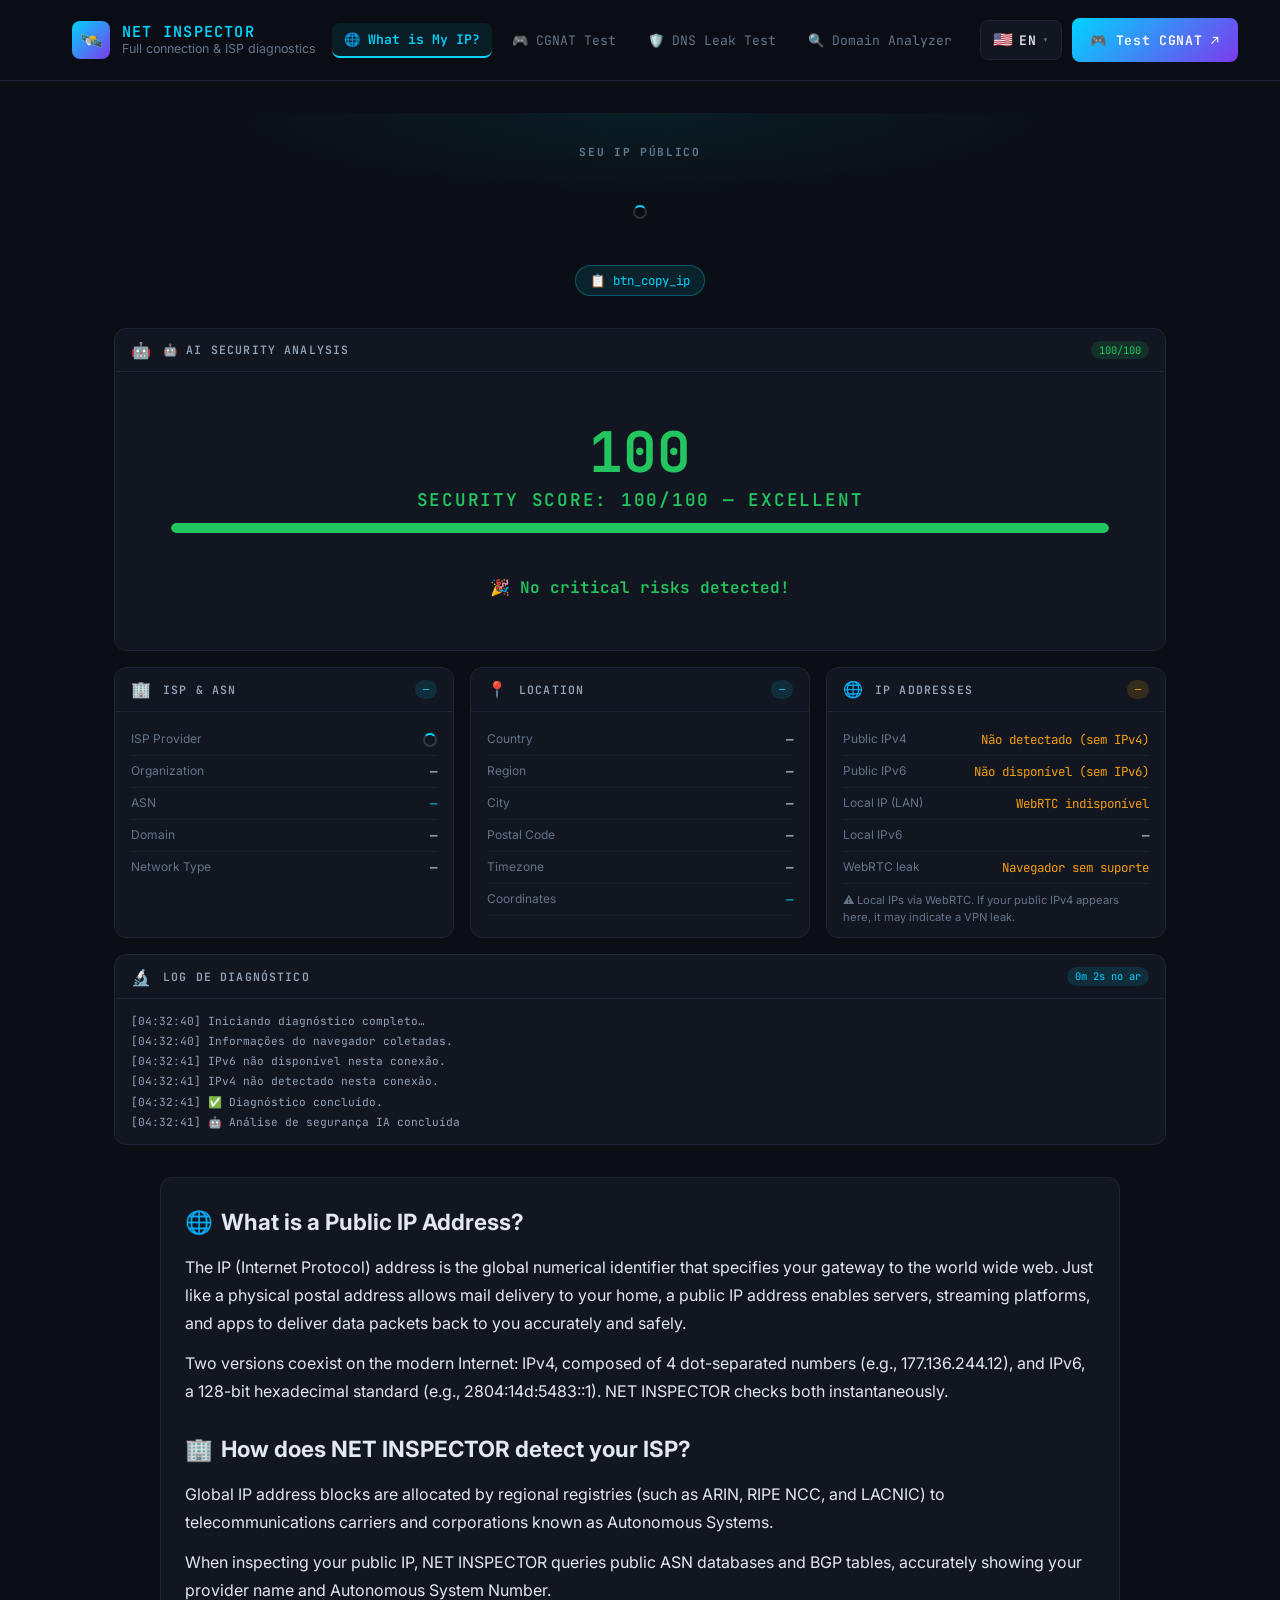
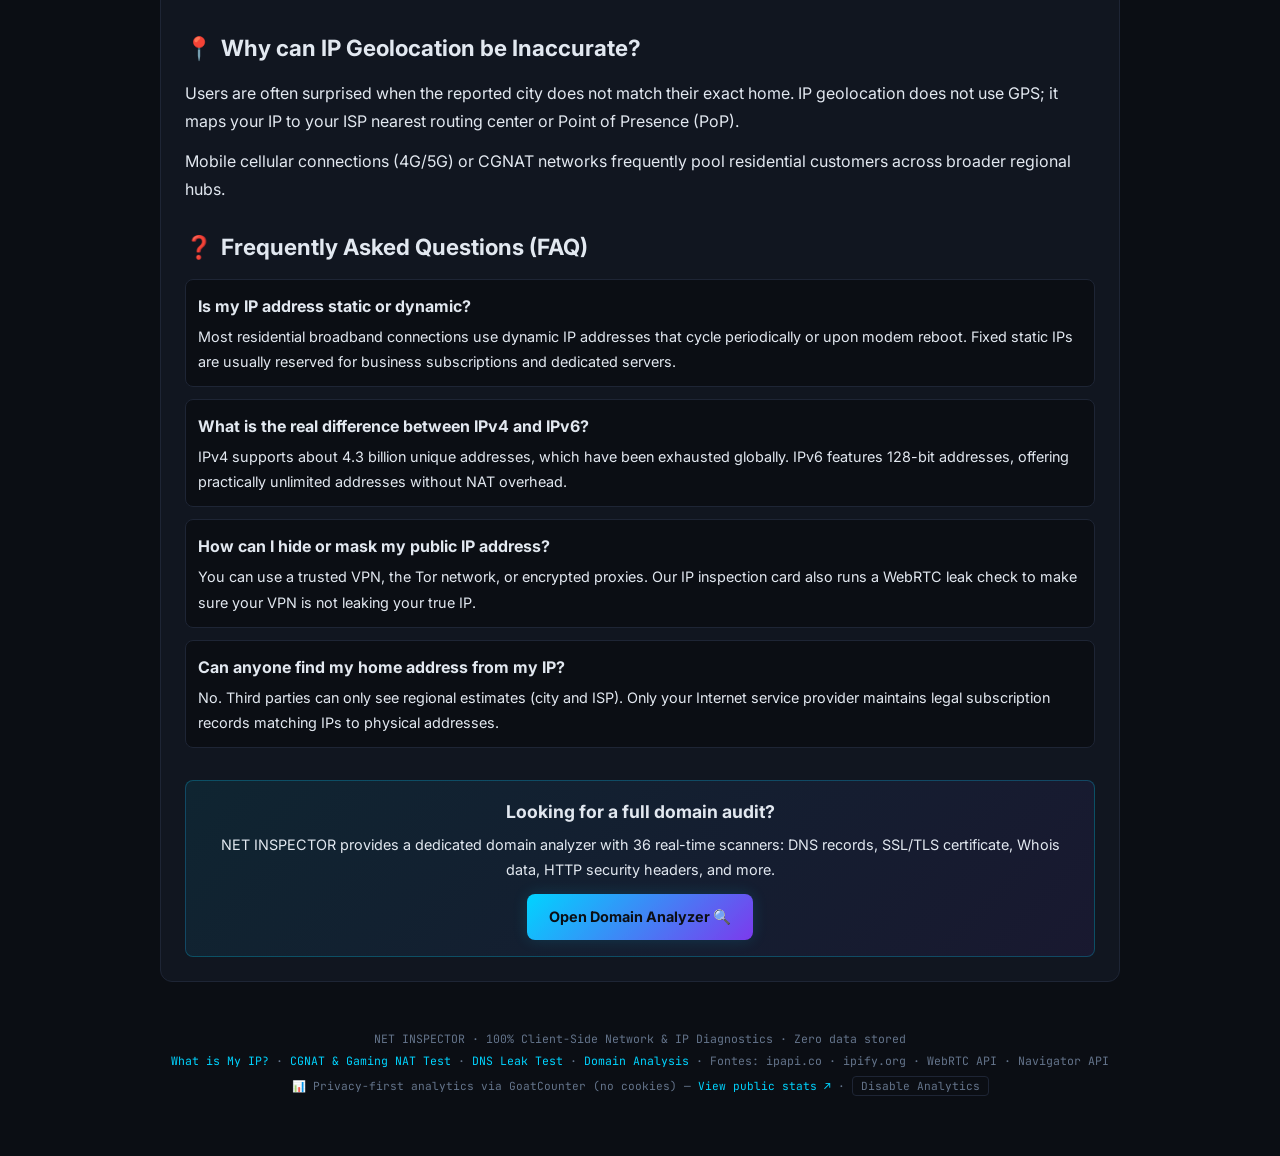
==== commit f6d6f750: "feat(seo,cgnat): add CGNAT & gaming NAT test page, fix SEO metadata, RDAP whois, and shareable links" ====
--- a/index.html
+++ b/index.html
@@ -33,11 +33,17 @@
   <meta property="og:image" content="https://netinspector.net/og-image.png">
 
   <!-- Twitter Card -->
-  <meta property="twitter:card" content="summary_large_image">
-  <meta property="twitter:url" content="https://netinspector.net/">
-  <meta property="twitter:title" content="Qual é o Meu IP Público? Veja seu IP, ISP e Localização">
-  <meta property="twitter:description" content="Verifique seu IP público, ISP e geolocalização em tempo real sem rastreamento. Análise rápida e 100% client-side.">
-  <meta property="twitter:image" content="https://netinspector.net/og-image.png">
+  <meta name="twitter:card" content="summary_large_image">
+  <meta name="twitter:url" content="https://netinspector.net/">
+  <meta name="twitter:title" content="Qual é o Meu IP Público? Veja seu IP, ISP e Localização">
+  <meta name="twitter:description" content="Verifique seu IP público, ISP e geolocalização em tempo real sem rastreamento. Análise rápida e 100% client-side.">
+  <meta name="twitter:image" content="https://netinspector.net/og-image.png">
+  <meta property="og:image:width" content="1200">
+  <meta property="og:image:height" content="630">
+
+  <!-- Favicon -->
+  <link rel="icon" type="image/svg+xml" href="./favicon.svg">
+  <link rel="alternate icon" href="./favicon.ico">
 
   <!-- Google Fonts Optimization -->
   <link rel="preconnect" href="https://fonts.googleapis.com">
@@ -134,8 +140,13 @@
 <main>
   <!-- Hero Section -->
   <div class="hero">
-    <div class="hero-label" id="hero-label" data-i18n="hero_ip_label">Seu Endereço de IP Público</div>
+    <h1 class="hero-label" id="hero-label" data-i18n="hero_ip_label">Seu Endereço de IP Público</h1>
     <div id="hero-ip"><span class="spin"></span></div>
+    <div style="margin-top:var(--spacing-sm);">
+      <button type="button" id="copy-ip-btn" onclick="copyPublicIp()" class="btn-secondary" style="background:rgba(0,212,255,0.1);border:1px solid rgba(0,212,255,0.3);color:var(--color-accent);padding:6px 14px;border-radius:9999px;font-family:var(--font-mono);font-size:0.78rem;cursor:pointer;transition:all 0.2s;">
+        📋 <span data-i18n="btn_copy_ip">Copiar Meu IP</span>
+      </button>
+    </div>
   </div>
 
   <!-- Grid de Cards Filtrada (ISP, Localização, IP, Log) -->
@@ -212,6 +223,7 @@
   <p data-i18n="footer_desc">NET INSPECTOR · Diagnóstico de IP e Conexão 100% Client-Side · Nenhum dado é registrado</p>
   <p style="margin-top:4px">
     <a href="./index.html" style="color:var(--color-accent);text-decoration:none;" data-i18n="footer_link_ip">Qual é o Meu IP?</a> · 
+    <a href="./cgnat.html" style="color:var(--color-accent);text-decoration:none;" data-i18n="footer_link_cgnat">Teste de CGNAT &amp; Jogos</a> · 
     <a href="./dns-leak.html" style="color:var(--color-accent);text-decoration:none;" data-i18n="footer_link_dnsleak">Teste de Vazamento DNS</a> · 
     <a href="./domain.html" style="color:var(--color-accent);text-decoration:none;" data-i18n="footer_link_domain">Análise de Domínio</a> · 
     Fontes: ipapi.co · ipify.org · WebRTC API · Navigator API
--- a/style.css
+++ b/style.css
@@ -144,7 +144,8 @@
   flex-shrink: 0;
 }
 
-.logo-text h1, header h1 {
+.logo-text h1, .logo-text .logo-title, header h1 {
+  display: block;
   font-family: var(--font-mono);
   font-size: 0.95rem;
   font-weight: 600;
@@ -784,3 +785,502 @@
     gap: var(--spacing-lg);
   }
 }
+
+/* ─────────── Security AI Card ─────────── */
+
+.ai-placeholder {
+  text-align: center;
+  padding: var(--spacing-xl);
+  color: var(--color-text-muted);
+  font-family: var(--font-mono);
+  font-size: 0.85rem;
+}
+
+.security-score {
+  text-align: center;
+  padding: var(--spacing-lg);
+  margin-bottom: var(--spacing-md);
+}
+
+.score-value {
+  font-size: 3.5rem;
+  font-weight: 700;
+  font-family: var(--font-mono);
+  line-height: 1;
+}
+
+.score-label {
+  font-size: 1.1rem;
+  margin-top: var(--spacing-sm);
+  font-weight: 600;
+  text-transform: uppercase;
+  letter-spacing: 0.1em;
+}
+
+.score-bar {
+  width: 100%;
+  height: 10px;
+  background: var(--color-border);
+  border-radius: 5px;
+  margin-top: var(--spacing-md);
+  overflow: hidden;
+}
+
+.score-fill {
+  height: 100%;
+  border-radius: 5px;
+  transition: width 0.8s ease-out;
+  width: 0%;
+}
+
+/* Cores por classificação */
+.score-excellent .score-value,
+.score-excellent .score-label { color: var(--color-status-ok); }
+.score-excellent .score-fill { background: var(--color-status-ok); }
+
+.score-good .score-value,
+.score-good .score-label { color: var(--color-accent); }
+.score-good .score-fill { background: var(--color-accent); }
+
+.score-moderate .score-value,
+.score-moderate .score-label { color: var(--color-status-warn); }
+.score-moderate .score-fill { background: var(--color-status-warn); }
+
+.score-poor .score-value,
+.score-poor .score-label { color: #f97316; }
+.score-poor .score-fill { background: #f97316; }
+
+.score-critical .score-value,
+.score-critical .score-label { color: var(--color-status-err); }
+.score-critical .score-fill { background: var(--color-status-err); }
+
+.findings-section {
+  margin-bottom: var(--spacing-md);
+  padding: var(--spacing-md);
+  border-radius: var(--radius-md);
+  border-left: 4px solid;
+}
+
+.findings-section.critical {
+  background: rgba(239, 68, 68, 0.1);
+  border-left-color: var(--color-status-err);
+}
+
+.findings-section.warning {
+  background: rgba(245, 158, 11, 0.1);
+  border-left-color: var(--color-status-warn);
+}
+
+.findings-section.info {
+  background: rgba(0, 212, 255, 0.08);
+  border-left-color: var(--color-accent);
+}
+
+.findings-section.positive {
+  background: rgba(34, 197, 94, 0.1);
+  border-left-color: var(--color-status-ok);
+}
+
+.findings-section h4 {
+  margin-bottom: var(--spacing-sm);
+  font-family: var(--font-mono);
+  font-size: 0.9rem;
+  font-weight: 600;
+  text-transform: uppercase;
+  letter-spacing: 0.05em;
+}
+
+.findings-section ul {
+  list-style: none;
+  padding: 0;
+  margin: 0;
+}
+
+.findings-section li {
+  padding: var(--spacing-xs) 0;
+  font-size: 0.85rem;
+  line-height: 1.5;
+  border-bottom: 1px solid rgba(255, 255, 255, 0.05);
+}
+
+.findings-section li:last-child {
+  border-bottom: none;
+}
+
+.recommendations-section {
+  margin-top: var(--spacing-md);
+  padding: var(--spacing-md);
+  background: rgba(0, 212, 255, 0.05);
+  border-radius: var(--radius-md);
+  border: 1px solid var(--color-border);
+}
+
+.recommendations-section h4 {
+  margin-bottom: var(--spacing-sm);
+  font-family: var(--font-mono);
+  font-size: 0.9rem;
+  font-weight: 600;
+  color: var(--color-accent);
+  text-transform: uppercase;
+  letter-spacing: 0.05em;
+}
+
+.recommendations-section ol {
+  padding-left: var(--spacing-lg);
+  margin: 0;
+}
+
+.recommendations-section li {
+  padding: var(--spacing-xs) 0;
+  font-size: 0.85rem;
+  line-height: 1.5;
+}
+
+.no-risks-message {
+  text-align: center;
+  padding: var(--spacing-lg);
+  color: var(--color-status-ok);
+  font-family: var(--font-mono);
+  font-size: 1rem;
+  font-weight: 600;
+}
+
+/* ─────────── WebRTC Educational Content ─────────── */
+
+.webrtc-details,
+.finding-details {
+  margin-top: var(--spacing-md);
+  padding: var(--spacing-sm);
+  background: rgba(0, 212, 255, 0.03);
+  border: 1px solid var(--color-border);
+  border-radius: var(--radius-md);
+}
+
+.webrtc-details summary,
+.finding-details summary {
+  cursor: pointer;
+  font-family: var(--font-mono);
+  font-size: 0.78rem;
+  color: var(--color-accent);
+  padding: var(--spacing-xs);
+  user-select: none;
+  transition: color var(--transition-base);
+}
+
+.webrtc-details summary:hover,
+.finding-details summary:hover {
+  color: var(--color-text-primary);
+}
+
+.webrtc-details[open] summary,
+.finding-details[open] summary {
+  margin-bottom: var(--spacing-sm);
+  border-bottom: 1px solid var(--color-border);
+  padding-bottom: var(--spacing-sm);
+}
+
+.webrtc-edu-content,
+.finding-edu-content {
+  font-size: 0.82rem;
+  line-height: 1.6;
+  color: var(--color-text-primary);
+}
+
+.webrtc-edu-content h5,
+.finding-edu-content h5 {
+  margin-top: var(--spacing-md);
+  margin-bottom: var(--spacing-xs);
+  font-family: var(--font-mono);
+  font-size: 0.78rem;
+  font-weight: 600;
+  text-transform: uppercase;
+  letter-spacing: 0.05em;
+  color: var(--color-text-label);
+}
+
+.webrtc-edu-content ul,
+.finding-edu-content ul {
+  list-style: none;
+  padding-left: 0;
+  margin: var(--spacing-xs) 0;
+}
+
+.webrtc-edu-content li,
+.finding-edu-content li {
+  padding: var(--spacing-xs) 0;
+  padding-left: var(--spacing-sm);
+  border-left: 2px solid var(--color-border);
+}
+
+.webrtc-summary {
+  font-weight: 500;
+  color: var(--color-text-primary);
+  margin-bottom: var(--spacing-sm);
+}
+
+.webrtc-tip {
+  margin-top: var(--spacing-md);
+  padding: var(--spacing-sm);
+  background: rgba(34, 197, 94, 0.08);
+  border-left: 3px solid var(--color-status-ok);
+  border-radius: var(--radius-sm);
+  font-size: 0.82rem;
+  line-height: 1.5;
+}
+
+/* Layout da seção educativa na página dns-leak.html */
+.webrtc-education {
+  margin-top: var(--spacing-3xl);
+  padding: var(--spacing-xl);
+  background: var(--color-bg-surface);
+  border: 1px solid var(--color-border);
+  border-radius: var(--radius-lg);
+}
+
+.webrtc-education h2 {
+  font-family: var(--font-mono);
+  font-size: 1.3rem;
+  color: var(--color-accent);
+  margin-bottom: var(--spacing-md);
+}
+
+.edu-summary {
+  font-size: 0.95rem;
+  line-height: 1.6;
+  margin-bottom: var(--spacing-xl);
+  color: var(--color-text-primary);
+}
+
+.edu-columns {
+  display: grid;
+  grid-template-columns: 1fr;
+  gap: var(--spacing-lg);
+  margin-bottom: var(--spacing-xl);
+}
+
+@media (min-width: 768px) {
+  .edu-columns {
+    grid-template-columns: 1fr 1fr;
+  }
+}
+
+.edu-column {
+  padding: var(--spacing-md);
+  border-radius: var(--radius-md);
+  border: 1px solid var(--color-border);
+}
+
+.edu-column.warning {
+  background: rgba(245, 158, 11, 0.05);
+  border-left: 4px solid var(--color-status-warn);
+}
+
+.edu-column.safe {
+  background: rgba(34, 197, 94, 0.05);
+  border-left: 4px solid var(--color-status-ok);
+}
+
+.edu-column h3 {
+  font-family: var(--font-mono);
+  font-size: 0.95rem;
+  margin-bottom: var(--spacing-sm);
+  color: var(--color-text-primary);
+}
+
+.edu-column ul {
+  list-style: none;
+  padding: 0;
+}
+
+.edu-column li {
+  padding: var(--spacing-xs) 0;
+  font-size: 0.88rem;
+  line-height: 1.5;
+  border-bottom: 1px solid rgba(255, 255, 255, 0.05);
+}
+
+.edu-column li:last-child {
+  border-bottom: none;
+}
+
+.edu-tip {
+  padding: var(--spacing-md);
+  background: rgba(0, 212, 255, 0.08);
+  border-left: 4px solid var(--color-accent);
+  border-radius: var(--radius-md);
+}
+
+.edu-tip p {
+  margin: 0;
+  font-size: 0.9rem;
+  line-height: 1.6;
+  color: var(--color-text-primary);
+}
+
+/* ─────────── Machine Learning ONNX Badges & Details (Fase 16) ─────────── */
+.ml-badge-container {
+  margin-top: var(--spacing-sm);
+  display: flex;
+  align-items: center;
+  justify-content: center;
+  gap: var(--spacing-xs);
+  flex-wrap: wrap;
+  width: 100%;
+}
+
+.badge-ml {
+  font-family: var(--font-mono);
+  font-size: 0.82rem;
+  padding: 5px 12px;
+  border-radius: 9999px;
+  display: inline-flex;
+  align-items: center;
+  gap: 6px;
+  transition: transform 0.15s ease, box-shadow 0.15s ease;
+  user-select: none;
+}
+
+.badge-ml:hover {
+  transform: translateY(-1px);
+}
+
+.badge-ml-ok {
+  background: rgba(16, 185, 129, 0.15);
+  color: #10b981;
+  border: 1px solid rgba(16, 185, 129, 0.35);
+}
+
+.badge-ml-warn {
+  background: rgba(245, 158, 11, 0.15);
+  color: #f59e0b;
+  border: 1px solid rgba(245, 158, 11, 0.35);
+}
+
+.badge-ml-err {
+  background: rgba(239, 68, 68, 0.15);
+  color: #ef4444;
+  border: 1px solid rgba(239, 68, 68, 0.35);
+}
+
+.badge-consensus {
+  background: rgba(16, 185, 129, 0.15);
+  color: #10b981;
+  border: 1px solid rgba(16, 185, 129, 0.3);
+  font-family: var(--font-mono);
+  font-size: 0.82rem;
+  padding: 4px 10px;
+  border-radius: 9999px;
+}
+
+/* Expansível Educativo (Details) */
+.ml-details {
+  display: block;
+  width: 100%;
+  max-width: 600px;
+  margin: 0 auto;
+}
+
+.ml-summary {
+  list-style: none;
+  display: flex;
+  align-items: center;
+  justify-content: center;
+  cursor: pointer;
+  outline: none;
+  margin: 0 auto;
+}
+
+.ml-summary::-webkit-details-marker,
+.ml-summary::marker {
+  display: none;
+}
+
+.ml-hint {
+  font-size: 0.72rem;
+  opacity: 0.75;
+  text-decoration: underline dotted;
+  margin-left: 4px;
+}
+
+.ml-details-content {
+  margin-top: var(--spacing-sm);
+  padding: var(--spacing-md);
+  background: rgba(15, 23, 42, 0.65);
+  border: 1px solid rgba(255, 255, 255, 0.1);
+  border-radius: var(--radius-md);
+  text-align: left;
+  font-size: 0.86rem;
+  line-height: 1.55;
+  animation: fade-in 0.25s ease-out;
+}
+
+.ml-details-content h5 {
+  margin: var(--spacing-xs) 0 4px 0;
+  font-size: 0.88rem;
+  color: var(--color-text-primary);
+  font-family: var(--font-mono);
+}
+
+.ml-details-content h5:first-child {
+  margin-top: 0;
+}
+
+.ml-details-content p {
+  margin: 0 0 var(--spacing-xs) 0;
+  color: var(--color-text-secondary);
+}
+
+.ml-details-content .ml-edu-caveat {
+  font-style: italic;
+  font-size: 0.8rem;
+  opacity: 0.85;
+  padding-top: var(--spacing-xs);
+  border-top: 1px dashed rgba(255, 255, 255, 0.1);
+  margin-bottom: 0;
+}
+
+/* Alerta de Anomalia */
+.anomaly-alert {
+  margin-top: var(--spacing-md);
+  margin-bottom: var(--spacing-xs);
+  padding: var(--spacing-md);
+  background: rgba(239, 68, 68, 0.12);
+  border-left: 4px solid var(--color-status-err, #ef4444);
+  border-top: 1px solid rgba(239, 68, 68, 0.25);
+  border-right: 1px solid rgba(239, 68, 68, 0.25);
+  border-bottom: 1px solid rgba(239, 68, 68, 0.25);
+  border-radius: var(--radius-md);
+  text-align: left;
+  animation: pulse-anomaly 3s infinite ease-in-out;
+}
+
+.anomaly-alert-header {
+  display: flex;
+  align-items: center;
+  gap: 8px;
+  font-family: var(--font-mono);
+  font-size: 0.95rem;
+  font-weight: 700;
+  color: #ef4444;
+  margin-bottom: 6px;
+}
+
+.anomaly-alert-text {
+  margin: 0;
+  font-size: 0.88rem;
+  line-height: 1.5;
+  color: var(--color-text-primary);
+}
+
+@keyframes pulse-anomaly {
+  0%, 100% {
+    box-shadow: 0 0 0 0 rgba(239, 68, 68, 0);
+  }
+  50% {
+    box-shadow: 0 0 12px 1px rgba(239, 68, 68, 0.25);
+  }
+}
+
+
+
+
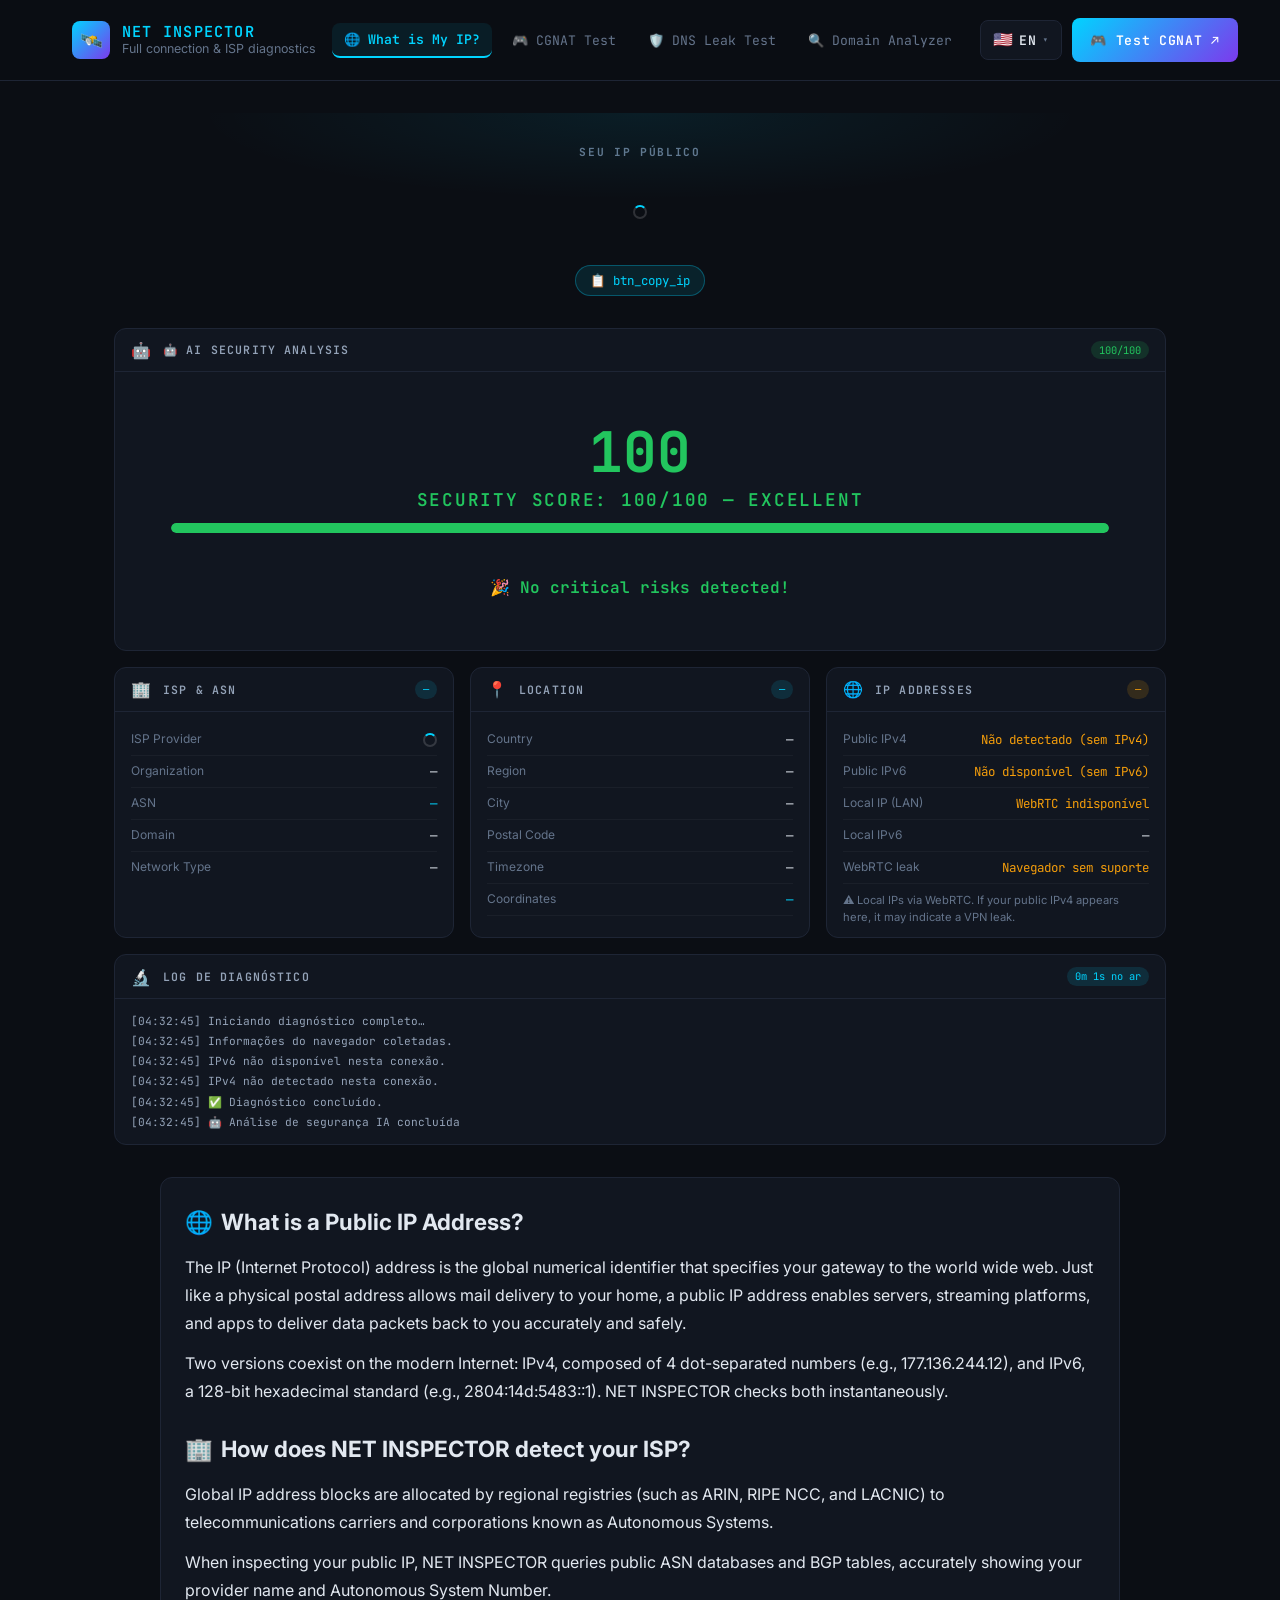
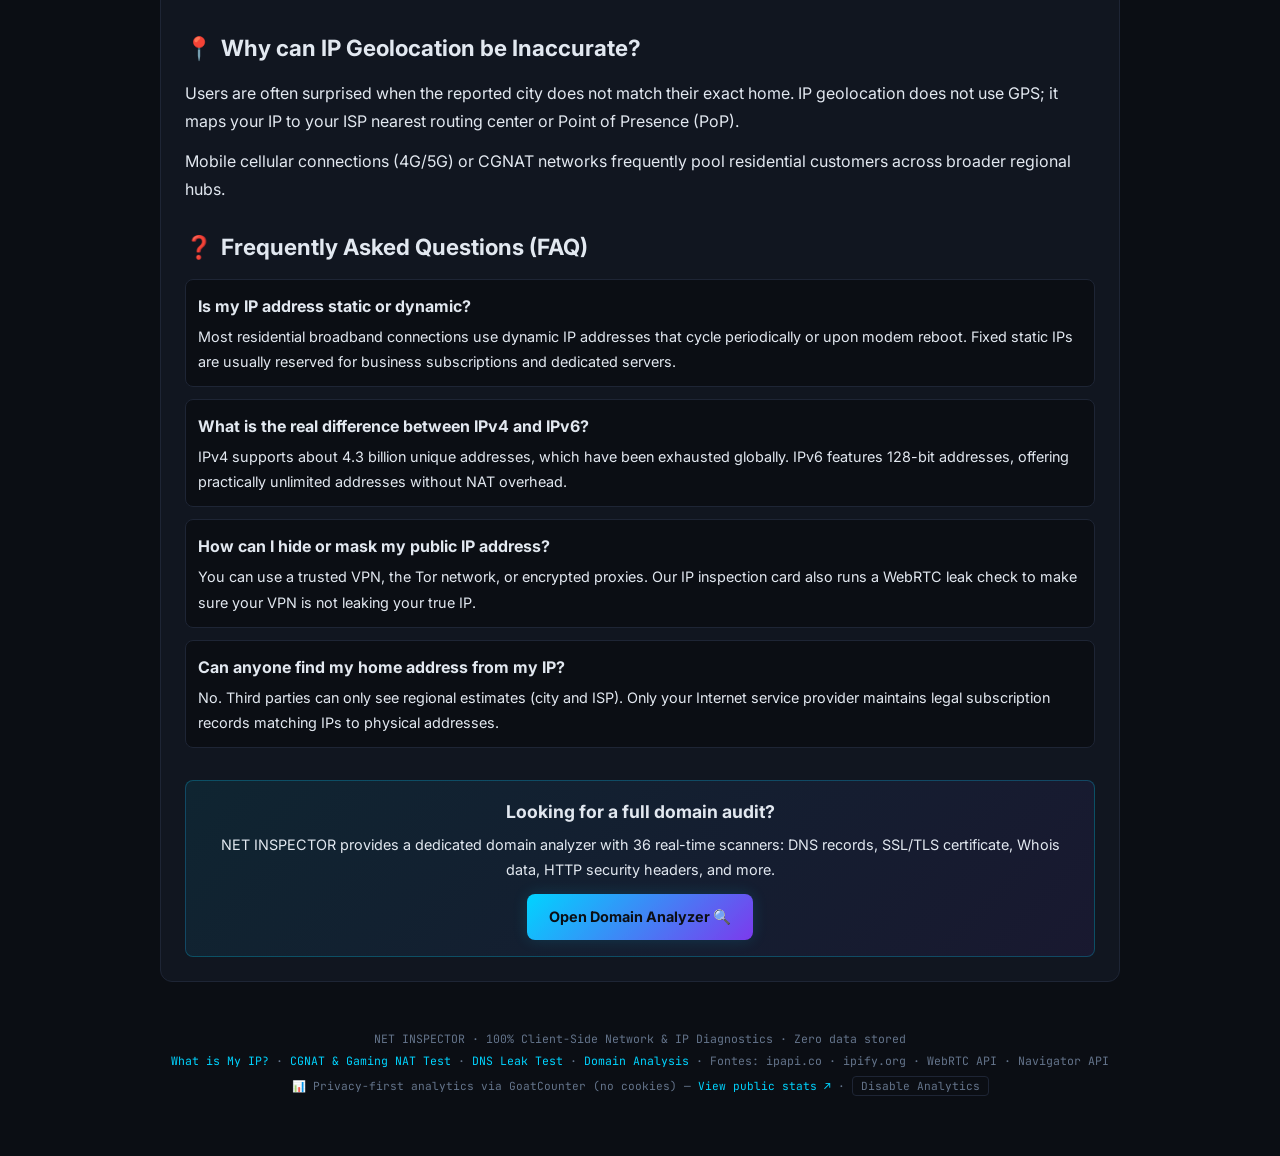
==== commit 8f09cb58: "chore(analytics): add Microsoft Clarity tracking tag across all pages" ====
--- a/index.html
+++ b/index.html
@@ -130,6 +130,15 @@
   <script data-goatcounter="https://netinspector.goatcounter.com/count"
           async src="//gc.zgo.at/count.js"></script>
 
+  <!-- Microsoft Clarity -->
+  <script type="text/javascript">
+      (function(c,l,a,r,i,t,y){
+          c[a]=c[a]||function(){(c[a].q=c[a].q||[]).push(arguments)};
+          t=l.createElement(r);t.async=1;t.src="https://www.clarity.ms/tag/"+i;
+          y=l.getElementsByTagName(r)[0];y.parentNode.insertBefore(t,y);
+      })(window, document, "clarity", "script", "zf2n37rcc2");
+  </script>
+
   <!-- Script da Aplicação compartilhado -->
   <script src="./app.js" defer></script>
 </head>
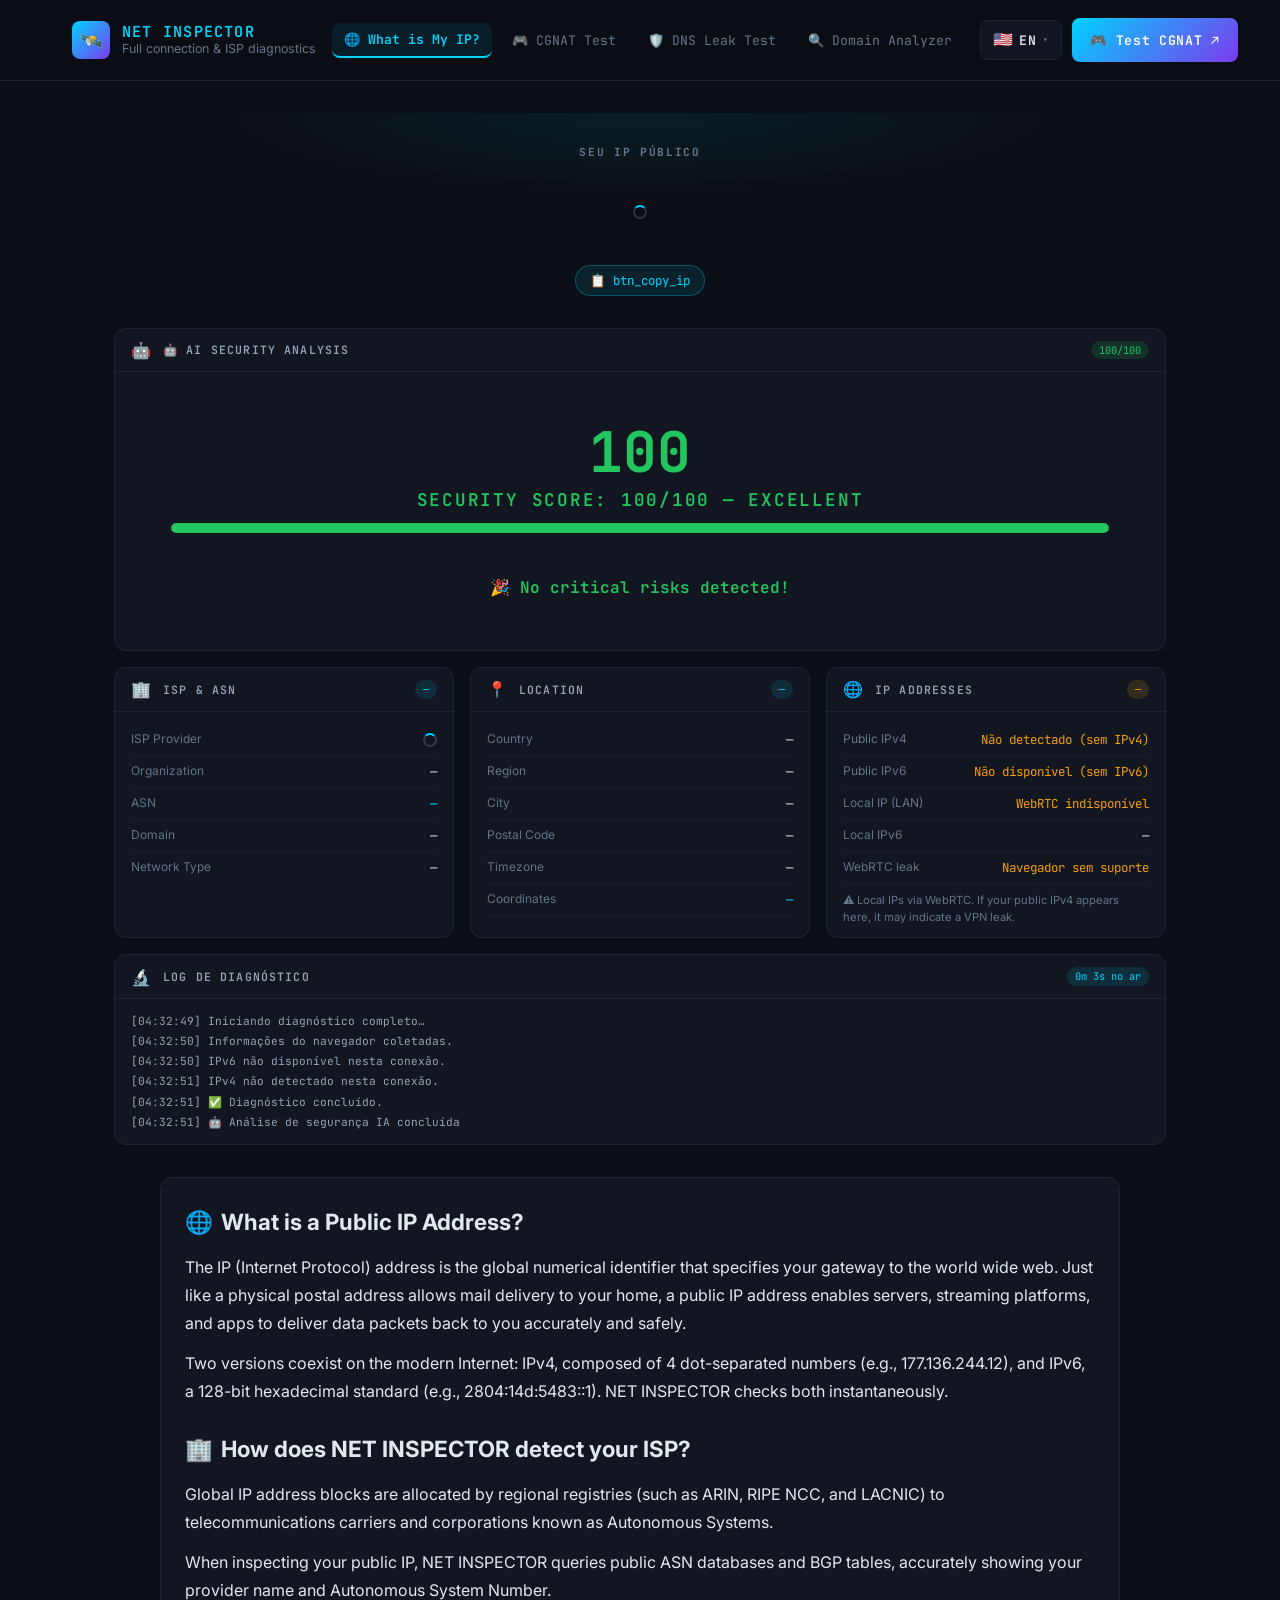
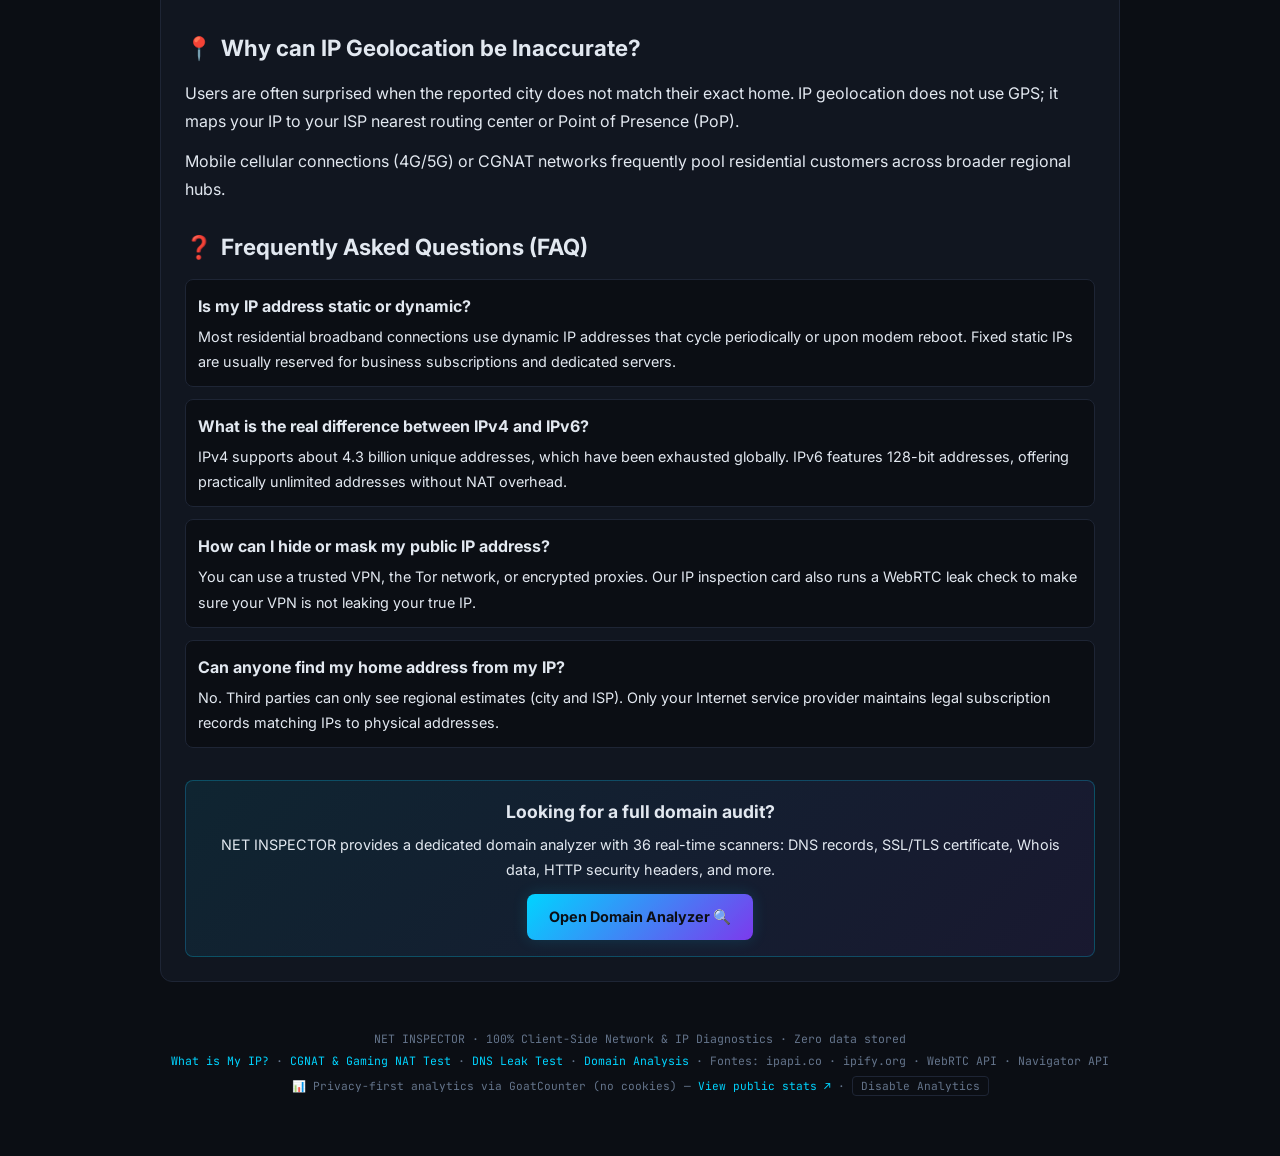
==== commit cafe52f7: "feat(i18n,seo): add static English (/en/) and Spanish (/es/) pages and update sitemap" ====
--- a/index.html
+++ b/index.html
@@ -14,9 +14,9 @@
 
   <!-- Hreflang Tags para SEO Internacional -->
   <link rel="alternate" hreflang="x-default" href="https://netinspector.net/">
-  <link rel="alternate" hreflang="pt" href="https://netinspector.net/?lang=pt-br">
-  <link rel="alternate" hreflang="en" href="https://netinspector.net/?lang=en">
-  <link rel="alternate" hreflang="es" href="https://netinspector.net/?lang=es">
+  <link rel="alternate" hreflang="pt" href="https://netinspector.net/">
+  <link rel="alternate" hreflang="en" href="https://netinspector.net/en/">
+  <link rel="alternate" hreflang="es" href="https://netinspector.net/es/">
   <link rel="alternate" hreflang="fr" href="https://netinspector.net/?lang=fr">
   <link rel="alternate" hreflang="de" href="https://netinspector.net/?lang=de">
   <link rel="alternate" hreflang="it" href="https://netinspector.net/?lang=it">
